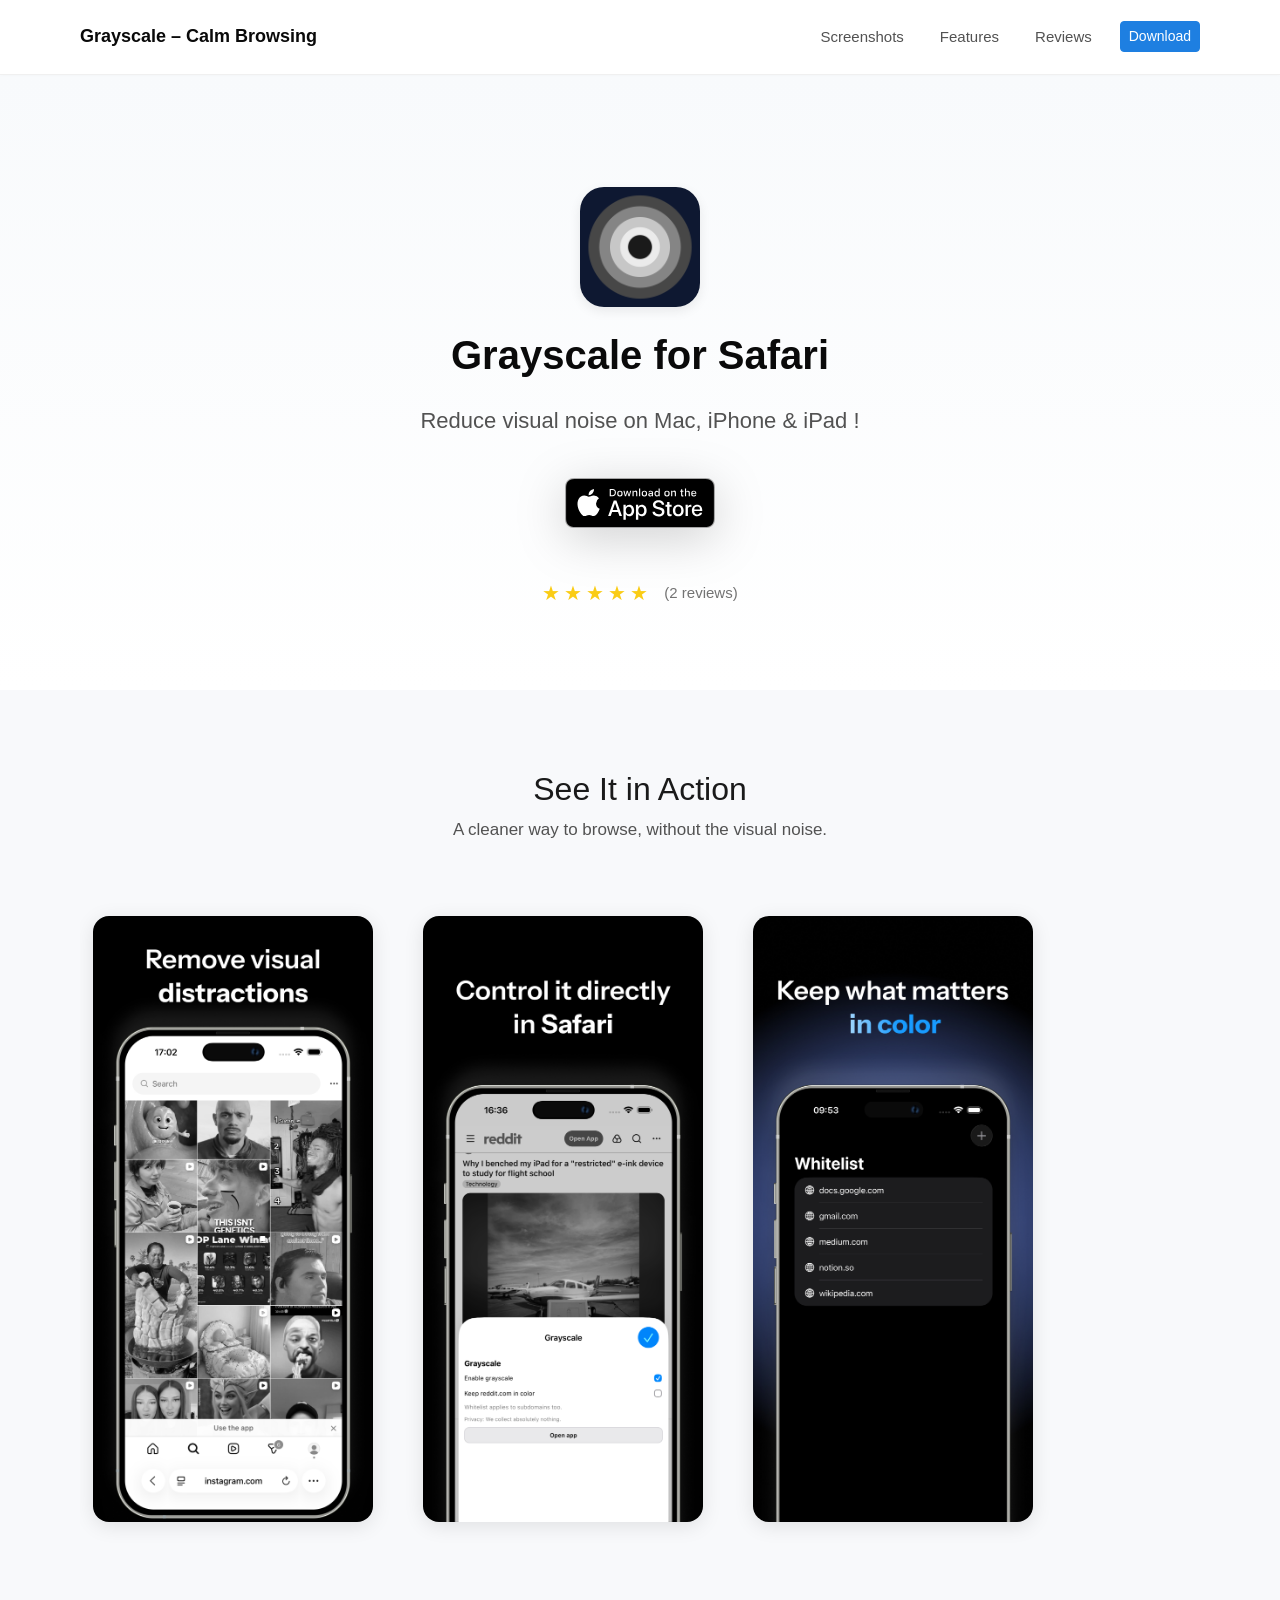
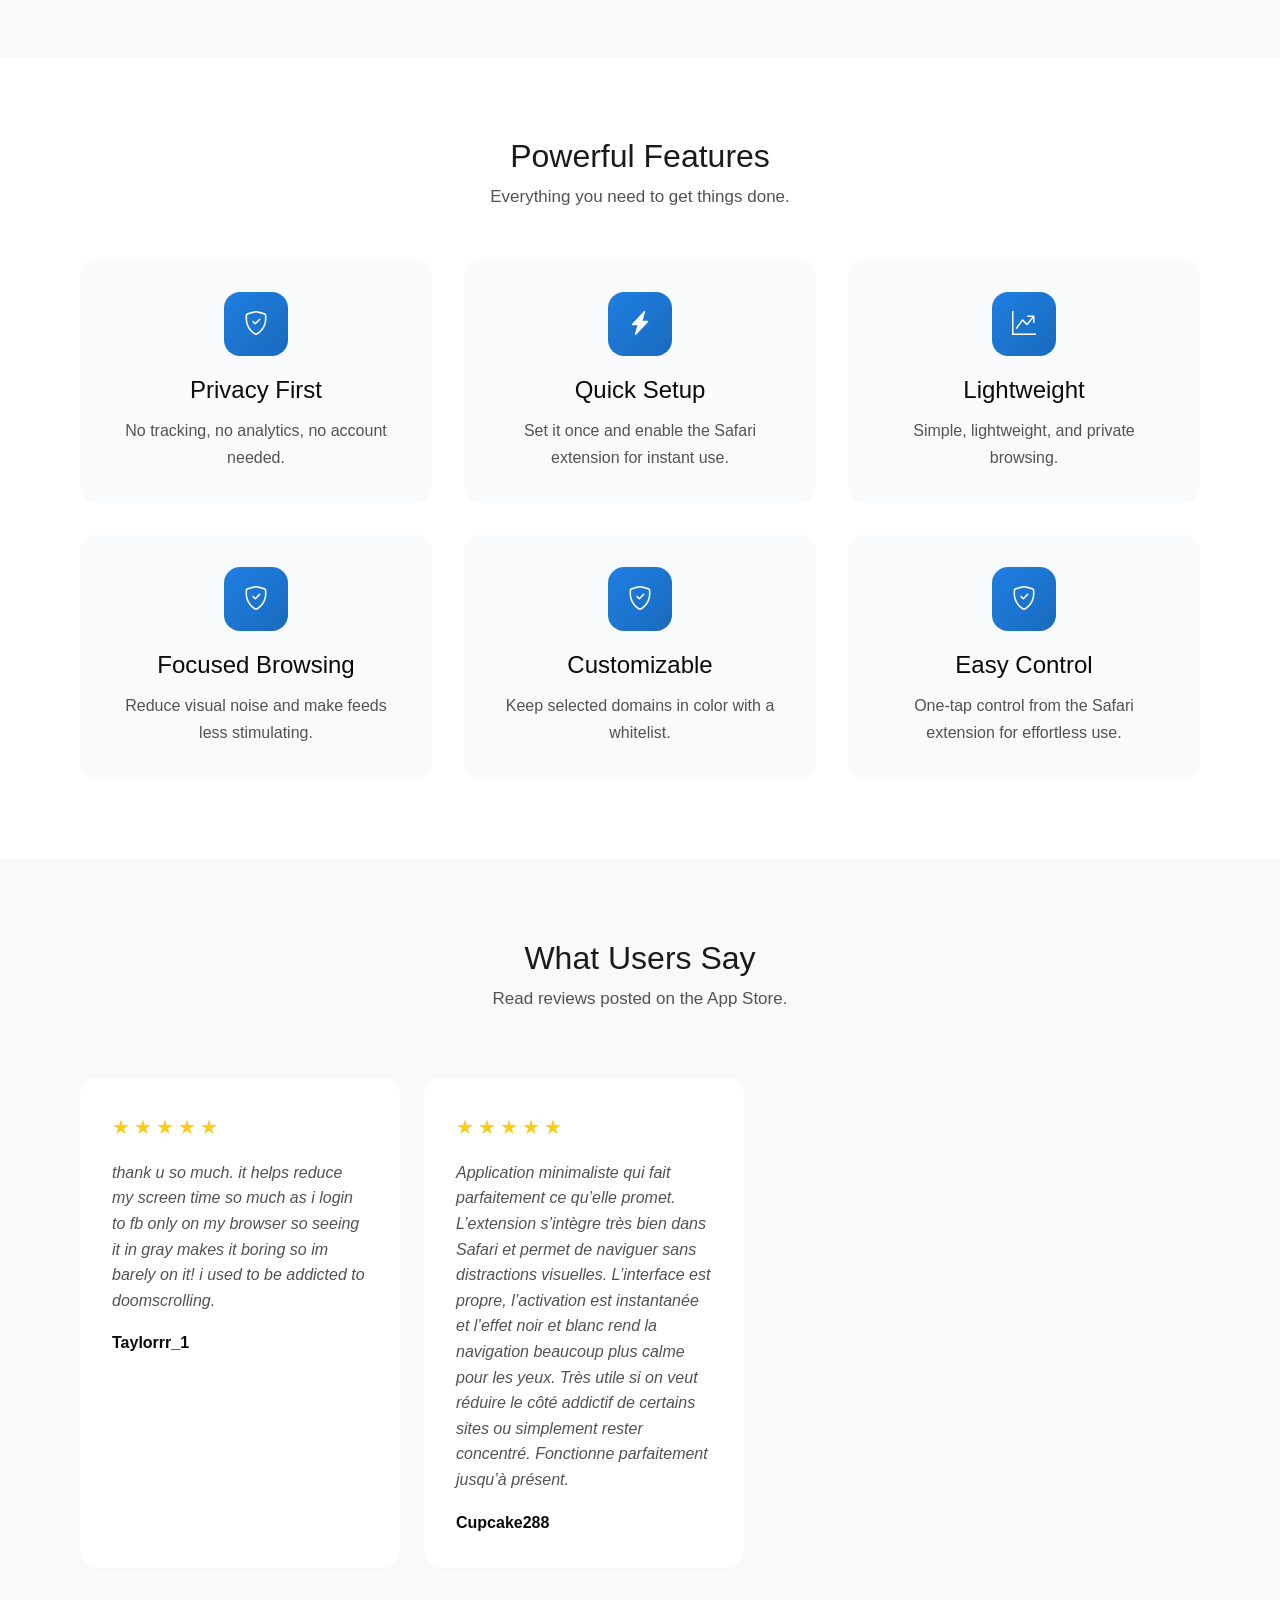
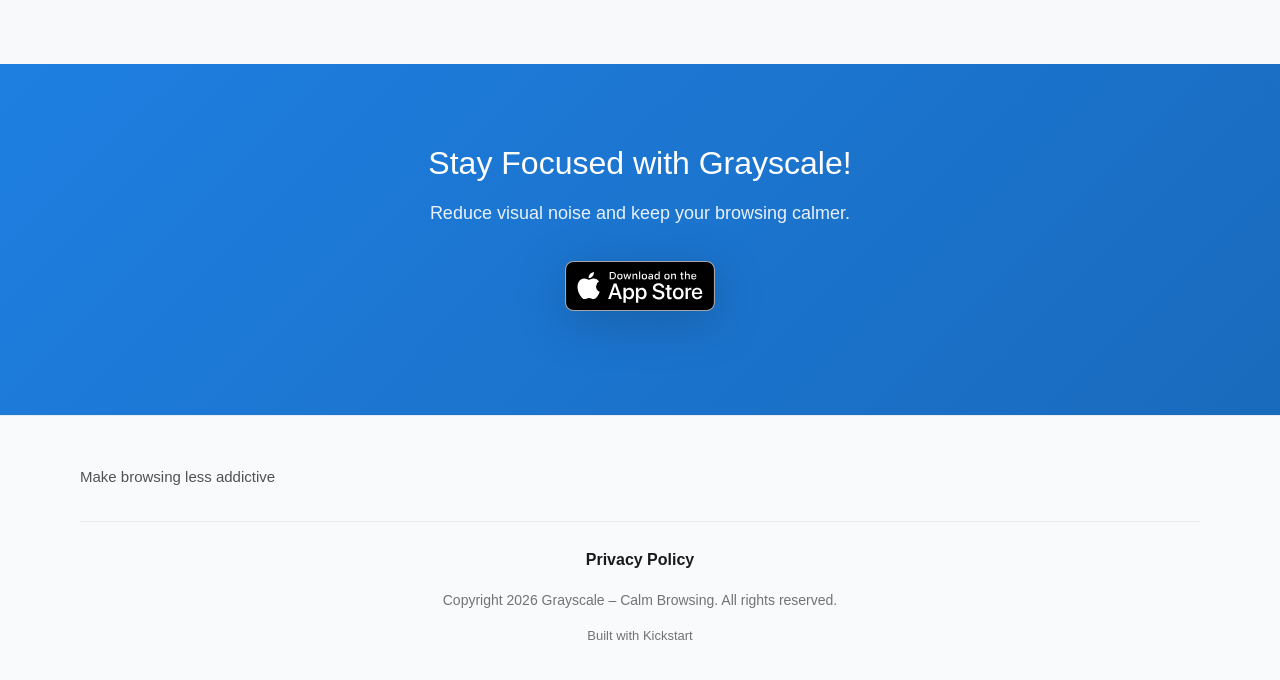
==== index.html @ 7ee815a5 "Update screenshots section copy" ====
<!doctype html>
<html lang="en" data-light-theme="light" data-dark-theme="dark">
  <head>
    <base href="./" />
    <meta property="og:site_name" content="Grayscale for Safari" />
    <meta property="og:title" content="Home" />
    <meta name="twitter:title" content="Home" />
    <meta property="og:url" content="https://example.com/" />
    <meta name="twitter:domain" content="example.com" />
    <meta name="twitter:card" content="summary_large_image" />
    <meta name="twitter:dnt" content="on" />
    <meta charset="utf-8" />
    <meta name="viewport" content="width=device-width, initial-scale=1" />
    <meta name="author" content="Developer" />
    <meta name="generator" content="Ignite v0.6.0" />
    <title>Home</title>
    <link href="css/bootstrap.min.css" rel="stylesheet" />
    <link href="css/bootstrap-icons.min.css" rel="stylesheet" />
    <link href="css/ignite-core.min.css" rel="stylesheet" />
    <link href="https://example.com/" rel="canonical" />
    <link href="images/favicon.png" rel="icon" />
    <link href="css/styles.css" rel="stylesheet" />
    <style>
:root {
    --primary-color: #1e7fe1;
    --primary-rgb: 30, 127, 225;
    --font-family: -apple-system, BlinkMacSystemFont, 'Segoe UI', Roboto, 'Helvetica Neue', Arial, sans-serif;
    color-scheme: light dark;
}
</style>
    <meta name="apple-itunes-app" content="app-id=6760229480" />
  </head>
  <body data-site-classes="site-shell">
    <header>
      <nav class="site-header navbar navbar-expand-md">
        <div class="container flex-wrap flex-lg-nowrap">
          <div class="me-2 me-md-auto">
            <a href="index.html" class="brand-link d-inline-flex align-items-center navbar-brand"><span class="brand-name">Grayscale – Calm Browsing</span></a>
          </div>
          <button type="button" class="navbar-toggler btn" data-bs-toggle="collapse" data-bs-target="#navbarCollapse" aria-controls="navbarCollapse" aria-expanded="false" aria-label="Toggle navigation"><span class="navbar-toggler-icon"></span></button>
          <div id="navbarCollapse" class="collapse navbar-collapse">
            <ul class="navbar-nav mb-2 mb-md-0 col justify-content-end">
              <li class="nav-item"><a href="#screenshots" class="nav-link text-nowrap">Screenshots</a></li>
              <li class="nav-item"><a href="#features" class="nav-link text-nowrap">Features</a></li>
              <li class="nav-item"><a href="#reviews" class="nav-link text-nowrap">Reviews</a></li>
              <li class="nav-item"><a href="https://apps.apple.com/app/id6760229480" class="text-nowrap btn btn-sm btn-primary">Download</a></li>
            </ul>
          </div>
        </div>
      </nav>
    </header>
    <main class="site-main">
      <div class="ig-main-content">
        <div id="hero" class="hero hero-centered">
          <div class="container">
            <div class="hero-content">
              <img src="images/app-icon.png" alt="App Icon" class="hero-app-icon" />
              <h1 class="hero-title">Grayscale for Safari</h1>
              <p class="hero-subtitle">Reduce visual noise on Mac, iPhone &amp; iPad !</p>
              <div class="hero-cta">
                <a href="https://apps.apple.com/app/id6760229480" class="store-badge-link"><img src="images/app-store-download-black.svg" alt="Download on the App Store" class="store-badge store-badge-light-mode" /><img src="images/app-store-download-white.svg" alt="Download on the App Store" class="store-badge store-badge-dark-mode" /></a>
              </div>
              <div class="hero-rating">
                <div class="rating-stars">
                  <span class="star">★</span>
                  <span class="star">★</span>
                  <span class="star">★</span>
                  <span class="star">★</span>
                  <span class="star">★</span>
                </div>
                <p class="rating-text"><span class="rating-count">(2 reviews)</span></p>
              </div>
            </div>
          </div>
        </div>
        <div id="screenshots" class="screenshots-section screenshots-carousel">
          <div class="container">
            <div class="section-header">
              <h2>See It in Action</h2>
              <p class="section-description">A cleaner way to browse, without the visual noise.</p>
            </div>
            <div class="screenshots-container">
              <div class="screenshots-scroll">
                <div class="screenshot-card">
                  <button type="button" class="screenshot-trigger btn" data-bs-toggle="modal" data-bs-target="#screenshot-modal-0"><img src="images/screenshots/screenshot-1.jpg" alt="Screenshot 1" class="screenshot-image" /></button>
                </div>
                <div class="screenshot-card">
                  <button type="button" class="screenshot-trigger btn" data-bs-toggle="modal" data-bs-target="#screenshot-modal-1"><img src="images/screenshots/screenshot-2.jpg" alt="Screenshot 2" class="screenshot-image" /></button>
                </div>
                <div class="screenshot-card">
                  <button type="button" class="screenshot-trigger btn" data-bs-toggle="modal" data-bs-target="#screenshot-modal-2"><img src="images/screenshots/screenshot-3.jpg" alt="Screenshot 3" class="screenshot-image" /></button>
                </div>
              </div>
            </div>
            <div id="screenshot-modal-0" tabindex="-1" class="modal fade screenshot-modal" aria-labelledby="screenshotModalLabel0" aria-hidden="true">
              <div class="modal-dialog modal-lg modal-dialog-centered">
                <div class="modal-content">
                  <div class="modal-header">
                    <h4>Screenshot 1</h4>
                    <button type="button" class="btn btn-close" data-bs-dismiss="modal" label="Close"></button>
                  </div>
                  <div class="modal-body text-center">
                    <img src="images/screenshots/screenshot-1.jpg" alt="Screenshot 1" class="img-fluid screenshot-lightbox-image" />
                  </div>
                </div>
              </div>
            </div>
            <div id="screenshot-modal-1" tabindex="-1" class="modal fade screenshot-modal" aria-labelledby="screenshotModalLabel1" aria-hidden="true">
              <div class="modal-dialog modal-lg modal-dialog-centered">
                <div class="modal-content">
                  <div class="modal-header">
                    <h4>Screenshot 2</h4>
                    <button type="button" class="btn btn-close" data-bs-dismiss="modal" label="Close"></button>
                  </div>
                  <div class="modal-body text-center">
                    <img src="images/screenshots/screenshot-2.jpg" alt="Screenshot 2" class="img-fluid screenshot-lightbox-image" />
                  </div>
                </div>
              </div>
            </div>
            <div id="screenshot-modal-2" tabindex="-1" class="modal fade screenshot-modal" aria-labelledby="screenshotModalLabel2" aria-hidden="true">
              <div class="modal-dialog modal-lg modal-dialog-centered">
                <div class="modal-content">
                  <div class="modal-header">
                    <h4>Screenshot 3</h4>
                    <button type="button" class="btn btn-close" data-bs-dismiss="modal" label="Close"></button>
                  </div>
                  <div class="modal-body text-center">
                    <img src="images/screenshots/screenshot-3.jpg" alt="Screenshot 3" class="img-fluid screenshot-lightbox-image" />
                  </div>
                </div>
              </div>
            </div>
          </div>
        </div>
        <div id="features" class="features-section features-grid-layout features-grid-multiple-of-three">
          <div class="container">
            <div class="section-header">
              <h2>Powerful Features</h2>
              <p class="section-description">Everything you need to get things done.</p>
            </div>
            <div class="features-grid">
              <div class="feature-card">
                <div class="feature-icon">
                  <i class="feature-icon-image bi-shield-check"></i>
                </div>
                <h4 class="feature-title">Privacy First</h4>
                <p class="feature-description">No tracking, no analytics, no account needed.</p>
              </div>
              <div class="feature-card">
                <div class="feature-icon">
                  <i class="feature-icon-image bi-lightning-charge-fill"></i>
                </div>
                <h4 class="feature-title">Quick Setup</h4>
                <p class="feature-description">Set it once and enable the Safari extension for instant use.</p>
              </div>
              <div class="feature-card">
                <div class="feature-icon">
                  <i class="feature-icon-image bi-graph-up-arrow"></i>
                </div>
                <h4 class="feature-title">Lightweight</h4>
                <p class="feature-description">Simple, lightweight, and private browsing.</p>
              </div>
              <div class="feature-card">
                <div class="feature-icon">
                  <i class="feature-icon-image bi-shield-check"></i>
                </div>
                <h4 class="feature-title">Focused Browsing</h4>
                <p class="feature-description">Reduce visual noise and make feeds less stimulating.</p>
              </div>
              <div class="feature-card">
                <div class="feature-icon">
                  <i class="feature-icon-image bi-shield-check"></i>
                </div>
                <h4 class="feature-title">Customizable</h4>
                <p class="feature-description">Keep selected domains in color with a whitelist.</p>
              </div>
              <div class="feature-card">
                <div class="feature-icon">
                  <i class="feature-icon-image bi-shield-check"></i>
                </div>
                <h4 class="feature-title">Easy Control</h4>
                <p class="feature-description">One-tap control from the Safari extension for effortless use.</p>
              </div>
            </div>
          </div>
        </div>
        <div id="reviews" class="testimonials-section testimonials-carousel">
          <div class="container">
            <div class="section-header">
              <h2>What Users Say</h2>
              <p class="section-description">Read reviews posted on the App Store.</p>
            </div>
            <div class="testimonials-scroll">
              <div class="testimonial-card">
                <div class="testimonial-rating">
                  <span class="star">★</span>
                  <span class="star">★</span>
                  <span class="star">★</span>
                  <span class="star">★</span>
                  <span class="star">★</span>
                </div>
                <p class="testimonial-quote">thank u so much. it helps reduce my screen time so much as i login to fb only on my browser so seeing it in gray makes it boring so im barely on it! i used to be addicted to doomscrolling.</p>
                <p class="testimonial-author">Taylorrr_1</p>
              </div>
              <div class="testimonial-card">
                <div class="testimonial-rating">
                  <span class="star">★</span>
                  <span class="star">★</span>
                  <span class="star">★</span>
                  <span class="star">★</span>
                  <span class="star">★</span>
                </div>
                <p class="testimonial-quote">Application minimaliste qui fait parfaitement ce qu’elle promet. L’extension s’intègre très bien dans Safari et permet de naviguer sans distractions visuelles. L’interface est propre, l’activation est instantanée et l’effet noir et blanc rend la navigation beaucoup plus calme pour les yeux. Très utile si on veut réduire le côté addictif de certains sites ou simplement rester concentré. Fonctionne parfaitement jusqu’à présent.</p>
                <p class="testimonial-author">Cupcake288</p>
              </div>
            </div>
          </div>
        </div>
        <div id="download" class="download-section">
          <div class="container">
            <div class="download-content">
              <h2>Stay Focused with Grayscale!</h2>
              <p class="download-description">Reduce visual noise and keep your browsing calmer.</p>
              <div class="store-badges">
                <a href="https://apps.apple.com/app/id6760229480" class="store-badge-link"><img src="images/app-store-download-black.svg" alt="Download on the App Store" class="store-badge store-badge-light-mode" /><img src="images/app-store-download-white.svg" alt="Download on the App Store" class="store-badge store-badge-dark-mode" /></a>
              </div>
            </div>
          </div>
        </div>
      </div>
    </main>
    <div class="site-footer">
      <div class="container">
        <div class="footer-content">
          <div class="footer-brand">
            <p class="footer-tagline">Make browsing less addictive</p>
          </div>
        </div>
        <div class="footer-copyright">
          <div class="footer-links">
            <a href="privacy/index.html" class="footer-privacy-link">Privacy Policy</a>
          </div>
          <p>Copyright 2026 Grayscale – Calm Browsing. All rights reserved.</p>
          <a href="https://kickstart.tools" class="footer-kickstart-link">Built with Kickstart</a>
        </div>
      </div>
    </div>
    <script src="js/bootstrap.bundle.min.js"></script>
    <script src="js/ignite-core.js"></script>
  </body>
</html>
---- css/ignite-core.min.css ----
/* Since positioning the image, we need to help out the caption */
.carousel-caption {
  bottom: 3rem;
  z-index: 10;
}

/* Declare heights because of positioning of img element */
.carousel-item {
  height: 32rem;
}

/* Removing padding from the last paragraph in an alert. */
div.alert p:last-child {
  margin-bottom: 0;
}

.font-inherit, .font-inherit * {
  font: inherit;
}

.color-inherit, .color-inherit * {
  color: inherit;
}

.line-height-inherit {
  line-height: inherit;
}

.form-control::placeholder {
    color: gray;
    opacity: 1;
}
/* Removing text syling from a link. */
.link-plain {
    color: inherit;
    text-decoration: none;
    cursor: pointer;
}

/* Define CSS Variables for Material Backgrounds */
:root {
    /* Light Material Values */
    --material-light-ultra-thin: rgba(255, 255, 255, 0.5);
    --material-light-ultra-thin-blur: rgba(255, 255, 255, 0.2);
    --material-light-thin: rgba(255, 255, 255, 0.6);
    --material-light-thin-blur: rgba(255, 255, 255, 0.3);
    --material-light-regular: rgba(255, 255, 255, 0.7);
    --material-light-regular-blur: rgba(255, 255, 255, 0.4);
    --material-light-thick: rgba(255, 255, 255, 0.8);
    --material-light-thick-blur: rgba(255, 255, 255, 0.5);
    --material-light-ultra-thick: rgba(255, 255, 255, 0.9);
    --material-light-ultra-thick-blur: rgba(255, 255, 255, 0.6);

    /* Dark Material Values */
    --material-dark-ultra-thin: rgba(30, 30, 30, 0.5);
    --material-dark-ultra-thin-blur: rgba(30, 30, 30, 0.2);
    --material-dark-thin: rgba(30, 30, 30, 0.6);
    --material-dark-thin-blur: rgba(30, 30, 30, 0.3);
    --material-dark-regular: rgba(30, 30, 30, 0.7);
    --material-dark-regular-blur: rgba(30, 30, 30, 0.4);
    --material-dark-thick: rgba(30, 30, 30, 0.8);
    --material-dark-thick-blur: rgba(30, 30, 30, 0.5);
    --material-dark-ultra-thick: rgba(30, 30, 30, 0.9);
    --material-dark-ultra-thick-blur: rgba(30, 30, 30, 0.6);
}

/* Auto-switching Material Classes */
.material-ultra-thin {
    background: var(--material-light-ultra-thin);
    @supports ((backdrop-filter: blur(10px)) or (-webkit-backdrop-filter: blur(10px))) {
        background: var(--material-light-ultra-thin-blur);
        -webkit-backdrop-filter: blur(10px) saturate(180%);
        backdrop-filter: blur(10px) saturate(180%);
    }
}

.material-thin {
    background: var(--material-light-thin);
    @supports ((backdrop-filter: blur(20px)) or (-webkit-backdrop-filter: blur(20px))) {
        background: var(--material-light-thin-blur);
        -webkit-backdrop-filter: blur(20px) saturate(180%);
        backdrop-filter: blur(20px) saturate(180%);
    }
}

.material-regular {
    background: var(--material-light-regular);
    @supports ((backdrop-filter: blur(30px)) or (-webkit-backdrop-filter: blur(30px))) {
        background: var(--material-light-regular-blur);
        -webkit-backdrop-filter: blur(30px) saturate(180%);
        backdrop-filter: blur(30px) saturate(180%);
    }
}

.material-thick {
    background: var(--material-light-thick);
    @supports ((backdrop-filter: blur(50px)) or (-webkit-backdrop-filter: blur(50px))) {
        background: var(--material-light-thick-blur);
        -webkit-backdrop-filter: blur(50px) saturate(180%);
        backdrop-filter: blur(50px) saturate(180%);
    }
}

.material-ultra-thick {
    background: var(--material-light-ultra-thick);
    @supports ((backdrop-filter: blur(70px)) or (-webkit-backdrop-filter: blur(70px))) {
        background: var(--material-light-ultra-thick-blur);
        -webkit-backdrop-filter: blur(70px) saturate(180%);
        backdrop-filter: blur(70px) saturate(180%);
    }
}

[data-bs-theme*="dark"] .material-ultra-thin {
    background: var(--material-dark-ultra-thin);
    @supports ((backdrop-filter: blur(10px)) or (-webkit-backdrop-filter: blur(10px))) {
        background: var(--material-dark-ultra-thin-blur);
        -webkit-backdrop-filter: blur(10px) saturate(180%);
        backdrop-filter: blur(10px) saturate(180%);
    }
}

[data-bs-theme*="dark"] .material-thin {
    background: var(--material-dark-thin);
    @supports ((backdrop-filter: blur(20px)) or (-webkit-backdrop-filter: blur(20px))) {
        background: var(--material-dark-thin-blur);
        -webkit-backdrop-filter: blur(20px) saturate(180%);
        backdrop-filter: blur(20px) saturate(180%);
    }
}

[data-bs-theme*="dark"] .material-regular {
    background: var(--material-dark-regular);
    @supports ((backdrop-filter: blur(30px)) or (-webkit-backdrop-filter: blur(30px))) {
        background: var(--material-dark-regular-blur);
        -webkit-backdrop-filter: blur(30px) saturate(180%);
        backdrop-filter: blur(30px) saturate(180%);
    }
}

[data-bs-theme*="dark"] .material-thick {
    background: var(--material-dark-thick);
    @supports ((backdrop-filter: blur(50px)) or (-webkit-backdrop-filter: blur(50px))) {
        background: var(--material-dark-thick-blur);
        -webkit-backdrop-filter: blur(50px) saturate(180%);
        backdrop-filter: blur(50px) saturate(180%);
    }
}

[data-bs-theme*="dark"] .material-ultra-thick {
    background: var(--material-dark-ultra-thick);
    @supports ((backdrop-filter: blur(70px)) or (-webkit-backdrop-filter: blur(70px))) {
        background: var(--material-dark-ultra-thick-blur);
        -webkit-backdrop-filter: blur(70px) saturate(180%);
        backdrop-filter: blur(70px) saturate(180%);
    }
}

/* Light Material Classes (for explicit overrides) */
.material-ultra-thin-light {
    background: var(--material-light-ultra-thin);
    @supports ((backdrop-filter: blur(10px)) or (-webkit-backdrop-filter: blur(10px))) {
        background: var(--material-light-ultra-thin-blur);
        -webkit-backdrop-filter: blur(10px) saturate(180%);
        backdrop-filter: blur(10px) saturate(180%);
    }
}

.material-thin-light {
    background: var(--material-light-thin);
    @supports ((backdrop-filter: blur(20px)) or (-webkit-backdrop-filter: blur(20px))) {
        background: var(--material-light-thin-blur);
        -webkit-backdrop-filter: blur(20px) saturate(180%);
        backdrop-filter: blur(20px) saturate(180%);
    }
}

.material-regular-light {
    background: var(--material-light-regular);
    @supports ((backdrop-filter: blur(30px)) or (-webkit-backdrop-filter: blur(30px))) {
        background: var(--material-light-regular-blur);
        -webkit-backdrop-filter: blur(30px) saturate(180%);
        backdrop-filter: blur(30px) saturate(180%);
    }
}

.material-thick-light {
    background: var(--material-light-thick);
    @supports ((backdrop-filter: blur(50px)) or (-webkit-backdrop-filter: blur(50px))) {
        background: var(--material-light-thick-blur);
        -webkit-backdrop-filter: blur(50px) saturate(180%);
        backdrop-filter: blur(50px) saturate(180%);
    }
}

.material-ultra-thick-light {
    background: var(--material-light-ultra-thick);
    @supports ((backdrop-filter: blur(70px)) or (-webkit-backdrop-filter: blur(70px))) {
        background: var(--material-light-ultra-thick-blur);
        -webkit-backdrop-filter: blur(70px) saturate(180%);
        backdrop-filter: blur(70px) saturate(180%);
    }
}

/* Dark Material Classes (for explicit overrides) */
.material-ultra-thin-dark {
    background: var(--material-dark-ultra-thin);
    @supports ((backdrop-filter: blur(10px)) or (-webkit-backdrop-filter: blur(10px))) {
        background: var(--material-dark-ultra-thin-blur);
        -webkit-backdrop-filter: blur(10px) saturate(180%);
        backdrop-filter: blur(10px) saturate(180%);
    }
}

.material-thin-dark {
    background: var(--material-dark-thin);
    @supports ((backdrop-filter: blur(20px)) or (-webkit-backdrop-filter: blur(20px))) {
        background: var(--material-dark-thin-blur);
        -webkit-backdrop-filter: blur(20px) saturate(180%);
        backdrop-filter: blur(20px) saturate(180%);
    }
}

.material-regular-dark {
    background: var(--material-dark-regular);
    @supports ((backdrop-filter: blur(30px)) or (-webkit-backdrop-filter: blur(30px))) {
        background: var(--material-dark-regular-blur);
        -webkit-backdrop-filter: blur(30px) saturate(180%);
        backdrop-filter: blur(30px) saturate(180%);
    }
}

.material-thick-dark {
    background: var(--material-dark-thick);
    @supports ((backdrop-filter: blur(50px)) or (-webkit-backdrop-filter: blur(50px))) {
        background: var(--material-dark-thick-blur);
        -webkit-backdrop-filter: blur(50px) saturate(180%);
        backdrop-filter: blur(50px) saturate(180%);
    }
}

.material-ultra-thick-dark {
    background: var(--material-dark-ultra-thick);
    @supports ((backdrop-filter: blur(70px)) or (-webkit-backdrop-filter: blur(70px))) {
        background: var(--material-dark-ultra-thick-blur);
        -webkit-backdrop-filter: blur(70px) saturate(180%);
        backdrop-filter: blur(70px) saturate(180%);
    }
}

.ig-text-small {
    font-size: 0.9rem;
}

.ig-text-xSmall {
    font-size: 0.8rem;
}

.ig-text-xxSmall {
    font-size: 0.7rem;
}

.ig-text-xxxSmall {
    font-size: 0.6rem;
}

.ig-line-clamp {
    overflow: hidden;
    display: -webkit-box;
    -webkit-box-orient: vertical;
    -webkit-line-clamp: var(--ig-max-line-length, 1);
}

.ig-line-clamp-none {
    overflow: visible;
    display: block;
    -webkit-box-orient: horizontal;
    -webkit-line-clamp: unset;
}


:root {
    --bs-primary: rgb(13 110 253 / 100%);
    --bs-primary-rgb: 13, 110, 253;
    --bs-primary-text-emphasis: rgb(5 44 101 / 100%);
    --bs-primary-bg-subtle: rgb(206 226 254 / 100%);
    --bs-primary-border-subtle: rgb(109 168 253 / 100%);
    --bs-secondary: rgb(108 117 125 / 100%);
    --bs-secondary-rgb: 108, 117, 125;
    --bs-secondary-text-emphasis: rgb(43 46 50 / 100%);
    --bs-secondary-bg-subtle: rgb(225 227 229 / 100%);
    --bs-secondary-border-subtle: rgb(166 172 177 / 100%);
    --bs-success: rgb(25 135 84 / 100%);
    --bs-success-rgb: 25, 135, 84;
    --bs-success-text-emphasis: rgb(10 54 33 / 100%);
    --bs-success-bg-subtle: rgb(209 231 220 / 100%);
    --bs-success-border-subtle: rgb(117 183 152 / 100%);
    --bs-info: rgb(13 202 240 / 100%);
    --bs-info-rgb: 13, 202, 240;
    --bs-info-text-emphasis: rgb(5 80 96 / 100%);
    --bs-info-bg-subtle: rgb(206 244 252 / 100%);
    --bs-info-border-subtle: rgb(109 223 246 / 100%);
    --bs-warning: rgb(255 193 7 / 100%);
    --bs-warning-rgb: 255, 193, 7;
    --bs-warning-text-emphasis: rgb(102 77 2 / 100%);
    --bs-warning-bg-subtle: rgb(255 242 205 / 100%);
    --bs-warning-border-subtle: rgb(255 217 106 / 100%);
    --bs-danger: rgb(220 53 69 / 100%);
    --bs-danger-rgb: 220, 53, 69;
    --bs-danger-text-emphasis: rgb(88 21 27 / 100%);
    --bs-danger-bg-subtle: rgb(248 214 217 / 100%);
    --bs-danger-border-subtle: rgb(234 133 143 / 100%);
    --bs-light: rgb(248 249 250 / 100%);
    --bs-light-rgb: 248, 249, 250;
    --bs-light-text-emphasis: rgb(49 49 49 / 100%);
    --bs-light-bg-subtle: rgb(253 253 254 / 100%);
    --bs-light-border-subtle: rgb(198 199 200 / 100%);
    --bs-dark: rgb(33 37 41 / 100%);
    --bs-dark-rgb: 33, 37, 41;
    --bs-dark-text-emphasis: rgb(13 14 16 / 100%);
    --bs-dark-bg-subtle: rgb(210 211 212 / 100%);
    --bs-dark-border-subtle: rgb(121 124 126 / 100%);
    --bs-body-color: rgb(33 37 41 / 100%);
    --bs-body-color-rgb: 33, 37, 41;
    --bs-body-bg: rgb(255 255 255 / 100%);
    --bs-body-bg-rgb: 255, 255, 255;
    --bs-emphasis-color-rgb: 0, 0, 0;
    --bs-secondary-color: rgb(8415 9435 10455 / 75%);
    --bs-secondary-color-rgb: 8415, 9435, 10455;
    --bs-tertiary-color: rgb(8415 9435 10455 / 50%);
    --bs-tertiary-color-rgb: 8415, 9435, 10455;
    --bs-secondary-bg: rgb(233 236 239 / 100%);
    --bs-secondary-bg-rgb: 233, 236, 239;
    --bs-tertiary-bg: rgb(248 249 250 / 100%);
    --bs-tertiary-bg-rgb: 248, 249, 250;
    --bs-link-color: rgb(13 110 253 / 100%);
    --bs-link-color-rgb: 13, 110, 253;
    --bs-link-hover-color: rgb(10 88 202 / 100%);
    --bs-link-hover-color-rgb: 10, 88, 202;
    --bs-border-color: rgb(222 226 230 / 100%);
    --bs-border-color-rgb: 222, 226, 230;
    --syntax-highlight-theme: "xcode-light";
}

@media (min-width: 540px) {
    .container {
    max-width: 540px;
}
}

@media (min-width: 720px) {
    .container {
    max-width: 720px;
}
}

@media (min-width: 960px) {
    .container {
    max-width: 960px;
}
}

@media (min-width: 1140px) {
    .container {
    max-width: 1140px;
}
}

@media (min-width: 1320px) {
    .container {
    max-width: 1320px;
}
}

/* Global style rules */

/* Root and body styles */
html {
    font-size: var(--bs-root-font-size, 16px);
}

body {
    font-family: var(--bs-body-font-family, system-ui, -apple-system, "Segoe UI", Roboto, "Helvetica Neue", "Noto Sans", "Liberation Sans", Arial, sans-serif);
    font-size: var(--bs-body-font-size, 1rem);
    line-height: var(--bs-body-line-height, 1.5);
    color: var(--bs-body-color);
    background-color: var(--bs-body-bg);
}

/* Link styles */
a {
    color: var(--bs-link-color);
    text-decoration: var(--bs-link-decoration, underline);
}

a:hover {
    color: var(--bs-link-hover-color);
}

/* Link role styles */
.link-primary {
    color: var(--bs-primary) !important;
    text-decoration-color: var(--bs-primary) !important;
}
.link-primary:hover {
    color: rgba(var(--bs-primary-rgb), 0.8) !important;
    text-decoration-color: rgba(var(--bs-primary-rgb), 0.8) !important;
}

.link-secondary {
    color: var(--bs-secondary) !important;
    text-decoration-color: var(--bs-secondary) !important;
}
.link-secondary:hover {
    color: rgba(var(--bs-secondary-rgb), 0.8) !important;
    text-decoration-color: rgba(var(--bs-secondary-rgb), 0.8) !important;
}

.link-success {
    color: var(--bs-success) !important;
    text-decoration-color: var(--bs-success) !important;
}
.link-success:hover {
    color: rgba(var(--bs-success-rgb), 0.8) !important;
    text-decoration-color: rgba(var(--bs-success-rgb), 0.8) !important;
}

.link-info {
    color: var(--bs-info) !important;
    text-decoration-color: var(--bs-info) !important;
}
.link-info:hover {
    color: rgba(var(--bs-info-rgb), 0.8) !important;
    text-decoration-color: rgba(var(--bs-info-rgb), 0.8) !important;
}

.link-warning {
    color: var(--bs-warning) !important;
    text-decoration-color: var(--bs-warning) !important;
}
.link-warning:hover {
    color: rgba(var(--bs-warning-rgb), 0.8) !important;
    text-decoration-color: rgba(var(--bs-warning-rgb), 0.8) !important;
}

.link-danger {
    color: var(--bs-danger) !important;
    text-decoration-color: var(--bs-danger) !important;
}
.link-danger:hover {
    color: rgba(var(--bs-danger-rgb), 0.8) !important;
    text-decoration-color: rgba(var(--bs-danger-rgb), 0.8) !important;
}

.link-light {
    color: var(--bs-light) !important;
    text-decoration-color: var(--bs-light) !important;
}
.link-light:hover {
    color: rgba(var(--bs-light-rgb), 0.8) !important;
    text-decoration-color: rgba(var(--bs-light-rgb), 0.8) !important;
}

.link-dark {
    color: var(--bs-dark) !important;
    text-decoration-color: var(--bs-dark) !important;
}
.link-dark:hover {
    color: rgba(var(--bs-dark-rgb), 0.8) !important;
    text-decoration-color: rgba(var(--bs-dark-rgb), 0.8) !important;
}

/* Alert styles */
.alert-primary {
    color: var(--bs-primary-text-emphasis);
    background-color: var(--bs-primary-bg-subtle);
    border-color: var(--bs-primary-border-subtle);
}

.alert-secondary {
    color: var(--bs-secondary-text-emphasis);
    background-color: var(--bs-secondary-bg-subtle);
    border-color: var(--bs-secondary-border-subtle);
}

.alert-success {
    color: var(--bs-success-text-emphasis);
    background-color: var(--bs-success-bg-subtle);
    border-color: var(--bs-success-border-subtle);
}

.alert-info {
    color: var(--bs-info-text-emphasis);
    background-color: var(--bs-info-bg-subtle);
    border-color: var(--bs-info-border-subtle);
}

.alert-warning {
    color: var(--bs-warning-text-emphasis);
    background-color: var(--bs-warning-bg-subtle);
    border-color: var(--bs-warning-border-subtle);
}

.alert-danger {
    color: var(--bs-danger-text-emphasis);
    background-color: var(--bs-danger-bg-subtle);
    border-color: var(--bs-danger-border-subtle);
}

.alert-light {
    color: var(--bs-light-text-emphasis);
    background-color: var(--bs-light-bg-subtle);
    border-color: var(--bs-light-border-subtle);
}

.alert-dark {
    color: var(--bs-dark-text-emphasis);
    background-color: var(--bs-dark-bg-subtle);
    border-color: var(--bs-dark-border-subtle);
}

/* Subtle backgrounds */
.bg-primary-subtle {
    background-color: rgba(var(--bs-primary-rgb), 0.15) !important;
}

.bg-secondary-subtle {
    background-color: rgba(var(--bs-secondary-rgb), 0.15) !important;
}

.bg-success-subtle {
    background-color: rgba(var(--bs-success-rgb), 0.15) !important;
}

.bg-info-subtle {
    background-color: rgba(var(--bs-info-rgb), 0.15) !important;
}

.bg-warning-subtle {
    background-color: rgba(var(--bs-warning-rgb), 0.15) !important;
}

.bg-danger-subtle {
    background-color: rgba(var(--bs-danger-rgb), 0.15) !important;
}

.bg-light-subtle {
    background-color: rgba(var(--bs-light-rgb), 0.15) !important;
}

.bg-dark-subtle {
    background-color: rgba(var(--bs-dark-rgb), 0.15) !important;
}

/* Card with solid background */
.text-bg-primary {
    color: #fff;
    background-color: var(--bs-primary) !important;
}

.text-bg-secondary {
    color: #fff;
    background-color: var(--bs-secondary) !important;
}

.text-bg-success {
    color: #fff;
    background-color: var(--bs-success) !important;
}

.text-bg-info {
    color: #000;
    background-color: var(--bs-info) !important;
}

.text-bg-warning {
    color: #000;
    background-color: var(--bs-warning) !important;
}

.text-bg-danger {
    color: #fff;
    background-color: var(--bs-danger) !important;
}

.text-bg-light {
    color: #000;
    background-color: var(--bs-light) !important;
}

.text-bg-dark {
    color: #fff;
    background-color: var(--bs-dark) !important;
}

/* Card with colored border */
.border-primary {
    border-color: var(--bs-primary) !important;
}

.border-secondary {
    border-color: var(--bs-secondary) !important;
}

.border-success {
    border-color: var(--bs-success) !important;
}

.border-info {
    border-color: var(--bs-info) !important;
}

.border-warning {
    border-color: var(--bs-warning) !important;
}

.border-danger {
    border-color: var(--bs-danger) !important;
}

.border-light {
    border-color: var(--bs-light) !important;
}

.border-dark {
    border-color: var(--bs-dark) !important;
}

/* Paragraph margin */
p {
    margin-top: 0;
    margin-bottom: var(--bs-paragraph-margin-bottom, 1rem);
}

/* Heading styles */
h1, h2, h3, h4, h5, h6 {
    font-family: var(--bs-headings-font-family, inherit);
    margin-bottom: var(--bs-headings-margin-bottom, 0.5rem);
    font-weight: var(--bs-headings-font-weight, 500);
    line-height: var(--bs-headings-line-height, 1.2);
    color: var(--bs-heading-color, inherit);
}

/* Individual heading sizes */
h1 { font-size: var(--bs-h1-font-size, 2.5rem); }
h2 { font-size: var(--bs-h2-font-size, 2rem); }
h3 { font-size: var(--bs-h3-font-size, 1.75rem); }
h4 { font-size: var(--bs-h4-font-size, 1.5rem); }
h5 { font-size: var(--bs-h5-font-size, 1.25rem); }
h6 { font-size: var(--bs-h6-font-size, 1rem); }

/* Font weights */
.fw-lighter { font-weight: var(--bs-font-weight-lighter, 200); }
.fw-light { font-weight: var(--bs-font-weight-light, 300); }
.fw-normal { font-weight: var(--bs-font-weight-normal, 400); }
.fw-bold { font-weight: var(--bs-font-weight-bold, 700); }
.fw-bolder { font-weight: var(--bs-font-weight-bolder, 800); }

/* Font sizes */
.fs-small { font-size: var(--bs-body-font-size-sm, 0.875rem); }
.fs-base { font-size: var(--bs-body-font-size, 1rem); }
.fs-large { font-size: var(--bs-body-font-size-lg, 1.25rem); }

/* Line heights */
.lh-1 { line-height: var(--bs-line-height-condensed, 1); }
.lh-base { line-height: var(--bs-line-height-base, 1.5); }
.lh-lg { line-height: var(--bs-line-height-expanded, 2); }

/* Inline code */
:not(pre) > code {
    font-family: var(--bs-font-monospace, monospace);
    font-size: var(--bs-code-font-size, 1em);
}

/* Code blocks */
code, pre {
    font-family: var(--bs-font-monospace, monospace);
    font-size: var(--code-block-font-size, 1em);
    margin-bottom: var(--bs-paragraph-margin-bottom, 1rem) !important;
}

/* Border styles */
.border { border: 1px solid var(--bs-border-color) !important; }

/* Color rules */
.text-primary { color: var(--bs-primary) !important; }
.text-secondary { color: var(--bs-secondary) !important; }
.text-success { color: var(--bs-success) !important; }
.text-info { color: var(--bs-info) !important; }
.text-warning { color: var(--bs-warning) !important; }
.text-danger { color: var(--bs-danger) !important; }
.text-light { color: var(--bs-light) !important; }
.text-dark { color: var(--bs-dark) !important; }

/* Background rules */
.bg-primary { background-color: var(--bs-primary) !important; }
.bg-secondary { background-color: var(--bs-secondary) !important; }
.bg-success { background-color: var(--bs-success) !important; }
.bg-info { background-color: var(--bs-info) !important; }
.bg-warning { background-color: var(--bs-warning) !important; }
.bg-danger { background-color: var(--bs-danger) !important; }
.bg-light { background-color: var(--bs-light) !important; }
.bg-dark { background-color: var(--bs-dark) !important; }

/* Button rules */
.btn-primary {
    background-color: var(--bs-primary);
    border-color: var(--bs-primary);
}
.btn-primary:hover {
    background-color: rgb(var(--bs-primary-rgb));
    border-color: rgb(var(--bs-primary-rgb));
}

.btn-secondary {
    background-color: var(--bs-secondary);
    border-color: var(--bs-secondary);
}
.btn-secondary:hover {
    background-color: rgb(var(--bs-secondary-rgb));
    border-color: rgb(var(--bs-secondary-rgb));
}

.btn-success {
    background-color: var(--bs-success);
    border-color: var(--bs-success);
}
.btn-success:hover {
    background-color: rgb(var(--bs-success-rgb));
    border-color: rgb(var(--bs-success-rgb));
}

.btn-info {
    background-color: var(--bs-info);
    border-color: var(--bs-info);
}
.btn-info:hover {
    background-color: rgb(var(--bs-info-rgb));
    border-color: rgb(var(--bs-info-rgb));
}

.btn-warning {
    background-color: var(--bs-warning);
    border-color: var(--bs-warning);
}
.btn-warning:hover {
    background-color: rgb(var(--bs-warning-rgb));
    border-color: rgb(var(--bs-warning-rgb));
}

.btn-danger {
    background-color: var(--bs-danger);
    border-color: var(--bs-danger);
}
.btn-danger:hover {
    background-color: rgb(var(--bs-danger-rgb));
    border-color: rgb(var(--bs-danger-rgb));
}

.btn-light {
    background-color: var(--bs-light);
    border-color: var(--bs-light);
}
.btn-light:hover {
    background-color: rgb(var(--bs-light-rgb));
    border-color: rgb(var(--bs-light-rgb));
}

.btn-dark {
    background-color: var(--bs-dark);
    border-color: var(--bs-dark);
}
.btn-dark:hover {
    background-color: rgb(var(--bs-dark-rgb));
    border-color: rgb(var(--bs-dark-rgb));
}


[data-bs-theme="light"] {
    --bs-primary: rgb(13 110 253 / 100%);
    --bs-primary-rgb: 13, 110, 253;
    --bs-primary-text-emphasis: rgb(5 44 101 / 100%);
    --bs-primary-bg-subtle: rgb(206 226 254 / 100%);
    --bs-primary-border-subtle: rgb(109 168 253 / 100%);
    --bs-secondary: rgb(108 117 125 / 100%);
    --bs-secondary-rgb: 108, 117, 125;
    --bs-secondary-text-emphasis: rgb(43 46 50 / 100%);
    --bs-secondary-bg-subtle: rgb(225 227 229 / 100%);
    --bs-secondary-border-subtle: rgb(166 172 177 / 100%);
    --bs-success: rgb(25 135 84 / 100%);
    --bs-success-rgb: 25, 135, 84;
    --bs-success-text-emphasis: rgb(10 54 33 / 100%);
    --bs-success-bg-subtle: rgb(209 231 220 / 100%);
    --bs-success-border-subtle: rgb(117 183 152 / 100%);
    --bs-info: rgb(13 202 240 / 100%);
    --bs-info-rgb: 13, 202, 240;
    --bs-info-text-emphasis: rgb(5 80 96 / 100%);
    --bs-info-bg-subtle: rgb(206 244 252 / 100%);
    --bs-info-border-subtle: rgb(109 223 246 / 100%);
    --bs-warning: rgb(255 193 7 / 100%);
    --bs-warning-rgb: 255, 193, 7;
    --bs-warning-text-emphasis: rgb(102 77 2 / 100%);
    --bs-warning-bg-subtle: rgb(255 242 205 / 100%);
    --bs-warning-border-subtle: rgb(255 217 106 / 100%);
    --bs-danger: rgb(220 53 69 / 100%);
    --bs-danger-rgb: 220, 53, 69;
    --bs-danger-text-emphasis: rgb(88 21 27 / 100%);
    --bs-danger-bg-subtle: rgb(248 214 217 / 100%);
    --bs-danger-border-subtle: rgb(234 133 143 / 100%);
    --bs-light: rgb(248 249 250 / 100%);
    --bs-light-rgb: 248, 249, 250;
    --bs-light-text-emphasis: rgb(49 49 49 / 100%);
    --bs-light-bg-subtle: rgb(253 253 254 / 100%);
    --bs-light-border-subtle: rgb(198 199 200 / 100%);
    --bs-dark: rgb(33 37 41 / 100%);
    --bs-dark-rgb: 33, 37, 41;
    --bs-dark-text-emphasis: rgb(13 14 16 / 100%);
    --bs-dark-bg-subtle: rgb(210 211 212 / 100%);
    --bs-dark-border-subtle: rgb(121 124 126 / 100%);
    --bs-body-color: rgb(33 37 41 / 100%);
    --bs-body-color-rgb: 33, 37, 41;
    --bs-body-bg: rgb(255 255 255 / 100%);
    --bs-body-bg-rgb: 255, 255, 255;
    --bs-emphasis-color-rgb: 0, 0, 0;
    --bs-secondary-color: rgb(8415 9435 10455 / 75%);
    --bs-secondary-color-rgb: 8415, 9435, 10455;
    --bs-tertiary-color: rgb(8415 9435 10455 / 50%);
    --bs-tertiary-color-rgb: 8415, 9435, 10455;
    --bs-secondary-bg: rgb(233 236 239 / 100%);
    --bs-secondary-bg-rgb: 233, 236, 239;
    --bs-tertiary-bg: rgb(248 249 250 / 100%);
    --bs-tertiary-bg-rgb: 248, 249, 250;
    --bs-link-color: rgb(13 110 253 / 100%);
    --bs-link-color-rgb: 13, 110, 253;
    --bs-link-hover-color: rgb(10 88 202 / 100%);
    --bs-link-hover-color-rgb: 10, 88, 202;
    --bs-border-color: rgb(222 226 230 / 100%);
    --bs-border-color-rgb: 222, 226, 230;
    --syntax-highlight-theme: "xcode-light";
}

[data-bs-theme="dark"] {
    --bs-primary: rgb(13 110 253 / 100%);
    --bs-primary-rgb: 13, 110, 253;
    --bs-primary-text-emphasis: rgb(109 168 253 / 100%);
    --bs-primary-bg-subtle: rgb(2 21 50 / 100%);
    --bs-primary-border-subtle: rgb(7 66 151 / 100%);
    --bs-secondary: rgb(108 117 125 / 100%);
    --bs-secondary-rgb: 108, 117, 125;
    --bs-secondary-text-emphasis: rgb(166 172 177 / 100%);
    --bs-secondary-bg-subtle: rgb(21 23 24 / 100%);
    --bs-secondary-border-subtle: rgb(64 70 75 / 100%);
    --bs-success: rgb(25 135 84 / 100%);
    --bs-success-rgb: 25, 135, 84;
    --bs-success-text-emphasis: rgb(117 183 152 / 100%);
    --bs-success-bg-subtle: rgb(4 26 16 / 100%);
    --bs-success-border-subtle: rgb(15 81 50 / 100%);
    --bs-info: rgb(13 202 240 / 100%);
    --bs-info-rgb: 13, 202, 240;
    --bs-info-text-emphasis: rgb(109 223 246 / 100%);
    --bs-info-bg-subtle: rgb(2 40 47 / 100%);
    --bs-info-border-subtle: rgb(7 121 144 / 100%);
    --bs-warning: rgb(255 193 7 / 100%);
    --bs-warning-rgb: 255, 193, 7;
    --bs-warning-text-emphasis: rgb(255 217 106 / 100%);
    --bs-warning-bg-subtle: rgb(50 38 1 / 100%);
    --bs-warning-border-subtle: rgb(153 115 4 / 100%);
    --bs-danger: rgb(220 53 69 / 100%);
    --bs-danger-rgb: 220, 53, 69;
    --bs-danger-text-emphasis: rgb(234 133 143 / 100%);
    --bs-danger-bg-subtle: rgb(43 10 13 / 100%);
    --bs-danger-border-subtle: rgb(132 31 41 / 100%);
    --bs-light: rgb(248 249 250 / 100%);
    --bs-light-rgb: 248, 249, 250;
    --bs-light-text-emphasis: rgb(250 251 252 / 100%);
    --bs-light-bg-subtle: rgb(49 49 49 / 100%);
    --bs-light-border-subtle: rgb(99 99 100 / 100%);
    --bs-dark: rgb(33 37 41 / 100%);
    --bs-dark-rgb: 33, 37, 41;
    --bs-dark-text-emphasis: rgb(210 211 212 / 100%);
    --bs-dark-bg-subtle: rgb(6 7 8 / 100%);
    --bs-dark-border-subtle: rgb(77 80 83 / 100%);
    --bs-body-color: rgb(222 226 230 / 100%);
    --bs-body-color-rgb: 222, 226, 230;
    --bs-body-bg: rgb(33 37 41 / 100%);
    --bs-body-bg-rgb: 33, 37, 41;
    --bs-emphasis-color: rgb(255 255 255 / 100%);
    --bs-emphasis-color-rgb: 255, 255, 255;
    --bs-secondary-color: rgb(56610 57630 58650 / 75%);
    --bs-secondary-color-rgb: 56610, 57630, 58650;
    --bs-tertiary-color: rgb(56610 57630 58650 / 50%);
    --bs-tertiary-color-rgb: 56610, 57630, 58650;
    --bs-secondary-bg: rgb(52 58 64 / 100%);
    --bs-secondary-bg-rgb: 52, 58, 64;
    --bs-tertiary-bg: rgb(43 48 53 / 100%);
    --bs-tertiary-bg-rgb: 43, 48, 53;
    --bs-link-color: rgb(110 168 254 / 100%);
    --bs-link-color-rgb: 110, 168, 254;
    --bs-link-hover-color: rgb(158 197 254 / 100%);
    --bs-link-hover-color-rgb: 158, 197, 254;
    --bs-border-color: rgb(73 80 87 / 100%);
    --bs-border-color-rgb: 73, 80, 87;
    --syntax-highlight-theme: "xcode-dark";
}
---- css/styles.css ----
/* Custom styles */
:root {
    /* Theme colors - these can be overridden dynamically */
    --primary-color: #2563eb;
    --primary-hover: color-mix(in srgb, var(--primary-color) 84%, black);
    --primary-rgb: 37, 99, 235;

    /* Text colors */
    --text-dark: #0a0a0a;
    --text-primary: #1a1a1a;
    --text-muted: #525252;
    --text-light: #737373;
    --text-secondary: var(--text-muted);

    /* Background colors */
    --bg-page: #ffffff;
    --bg-light: #f8fafc;
    --bg-card: #ffffff;
    --bg-primary: var(--bg-page);
    --bg-secondary: var(--bg-light);
    --surface-elevated: color-mix(in srgb, var(--bg-page) 92%, transparent);
    --section-surface-a: var(--bg-page);
    --section-surface-b: #f8f9fb;

    /* Border and shadow */
    --border-color: rgba(0, 0, 0, 0.06);
    --shadow-sm: 0 1px 3px rgba(0, 0, 0, 0.02);
    --shadow-md: 0 4px 12px rgba(0, 0, 0, 0.08);
    --shadow-lg: 0 8px 24px rgba(0, 0, 0, 0.12);

    /* Special colors */
    --star-color: #facc15;

    /* Font families */
    --font-family-system: -apple-system, BlinkMacSystemFont, "Segoe UI", "Roboto", "Helvetica Neue", sans-serif;
    --font-family-serif: Georgia, "Times New Roman", Times, serif;
    --font-family-mono: "SF Mono", Menlo, Monaco, Consolas, monospace;
    --font-family: var(--font-family-system);

    /* Spacing scale */
    --spacing-xs: 0.25rem;
    --spacing-sm: 0.5rem;
    --spacing-md: 1rem;
    --spacing-lg: 1.5rem;
    --spacing-xl: 2rem;
    --spacing-2xl: 3rem;
    --spacing-3xl: 5rem;

    /* Border radius */
    --radius-sm: 0.375rem;
    --radius-md: 0.625rem;
    --radius-lg: 1rem;
    --border-radius-sm: var(--radius-sm);
    --border-radius-md: var(--radius-md);
    --border-radius-lg: var(--radius-lg);
    --section-padding-y: var(--spacing-3xl);
    --section-padding: var(--section-padding-y) 0;
    --bs-primary: var(--primary-color);
    --bs-primary-rgb: var(--primary-rgb);
    --bs-link-color: var(--primary-color);
    --bs-link-color-rgb: var(--primary-rgb);
    --bs-link-hover-color: var(--primary-hover);
    --bs-link-hover-color-rgb: var(--primary-rgb);
}

/* Dark mode via class */
body[data-site-classes~="dark-mode"] {
    --text-dark: #fafafa;
    --text-primary: #e5e5e5;
    --text-muted: #a1a1aa;
    --text-light: #71717a;
    --text-secondary: var(--text-muted);
    --bg-page: #0a0a0a;
    --bg-light: #18181b;
    --bg-card: #27272a;
    --bg-primary: var(--bg-page);
    --bg-secondary: var(--bg-light);
    --surface-elevated: rgba(10, 10, 10, 0.92);
    --section-surface-a: var(--bg-page);
    --section-surface-b: #111114;
    --border-color: rgba(255, 255, 255, 0.1);
    --shadow-sm: 0 1px 3px rgba(0, 0, 0, 0.3);
    --shadow-md: 0 4px 12px rgba(0, 0, 0, 0.4);
    --shadow-lg: 0 8px 24px rgba(0, 0, 0, 0.5);
}

body[data-site-classes~="dark-mode"] .site-header .navbar-toggler-icon {
    background-image: url("data:image/svg+xml,%3csvg xmlns='http://www.w3.org/2000/svg' viewBox='0 0 30 30'%3e%3cpath stroke='rgba%28255,255,255,0.88%29' stroke-linecap='round' stroke-miterlimit='10' stroke-width='2' d='M4 7h22M4 15h22M4 23h22'/%3e%3c/svg%3e");
}

/* Dark mode via system preference (auto) */
@media (prefers-color-scheme: dark) {
    body:not([data-site-classes~="light-mode"]):not([data-site-classes~="dark-mode"]) {
        --text-dark: #fafafa;
        --text-primary: #e5e5e5;
        --text-muted: #a1a1aa;
        --text-light: #71717a;
        --text-secondary: var(--text-muted);
        --bg-page: #0a0a0a;
        --bg-light: #18181b;
        --bg-card: #27272a;
        --bg-primary: var(--bg-page);
        --bg-secondary: var(--bg-light);
        --surface-elevated: rgba(10, 10, 10, 0.92);
        --section-surface-a: var(--bg-page);
        --section-surface-b: #111114;
        --border-color: rgba(255, 255, 255, 0.1);
        --shadow-sm: 0 1px 3px rgba(0, 0, 0, 0.3);
        --shadow-md: 0 4px 12px rgba(0, 0, 0, 0.4);
        --shadow-lg: 0 8px 24px rgba(0, 0, 0, 0.5);
    }

    body:not([data-site-classes~="light-mode"]):not([data-site-classes~="dark-mode"]) .site-header .navbar-toggler-icon {
        background-image: url("data:image/svg+xml,%3csvg xmlns='http://www.w3.org/2000/svg' viewBox='0 0 30 30'%3e%3cpath stroke='rgba%28255,255,255,0.88%29' stroke-linecap='round' stroke-miterlimit='10' stroke-width='2' d='M4 7h22M4 15h22M4 23h22'/%3e%3c/svg%3e");
    }
}

/* Spacing density variations */
body[data-site-classes~="density-compact"] {
    --spacing-md: 0.75rem;
    --spacing-lg: 1rem;
    --spacing-xl: 1.5rem;
    --spacing-2xl: 2rem;
    --spacing-3xl: 3.5rem;
}

body[data-site-classes~="density-spacious"] {
    --spacing-md: 1.25rem;
    --spacing-lg: 2rem;
    --spacing-xl: 3rem;
    --spacing-2xl: 4rem;
    --spacing-3xl: 6rem;
}

/* Font family variations */
body[data-site-classes~="font-serif"] {
    --font-family: var(--font-family-serif);
}

body[data-site-classes~="font-mono"] {
    --font-family: var(--font-family-mono);
}

/* Base Styles */
html {
    background-color: var(--bg-page);
}

body {
    --bs-body-font-family: var(--font-family);
    --bs-body-color: var(--text-primary);
    --bs-body-bg: var(--bg-page);
    --bs-emphasis-color: var(--text-dark);
    --bs-secondary-color: var(--text-secondary);
    --bs-secondary-bg: var(--bg-secondary);
    --bs-tertiary-color: var(--text-light);
    --bs-tertiary-bg: var(--bg-light);
    --bs-border-color: var(--border-color);
    --bs-card-bg: var(--bg-card);
    --bs-card-border-color: var(--border-color);
    --bs-card-cap-bg: color-mix(in srgb, var(--bg-card) 88%, var(--bg-light));
    --bs-focus-ring-color: rgba(var(--primary-rgb), 0.15);
    margin: 0;
    font-family: var(--font-family);
    color: var(--text-primary);
    background-color: var(--bg-page);
    line-height: 1.7;
    min-height: 100vh;
    -webkit-font-smoothing: antialiased;
}

img {
    display: block;
    max-width: 100%;
}

.site-main {
    display: block;
}

.ig-main-content > .screenshots-section,
.ig-main-content > .highlights-section,
.ig-main-content > .features-section,
.ig-main-content > .testimonials-section,
.ig-main-content > .blog-posts-section,
.ig-main-content > .faq-section,
.ig-main-content > .pricing-section,
.ig-main-content > .team-section,
.ig-main-content > .video-section,
.ig-main-content > .newsletter-section,
.ig-main-content > .changelog-section,
.ig-main-content > .contact-form-section,
.ig-main-content > .custom-html-section,
.ig-main-content > .presskit-section {
    --section-surface: var(--section-surface-a);
}

.ig-main-content > .screenshots-section:nth-of-type(even),
.ig-main-content > .highlights-section:nth-of-type(even),
.ig-main-content > .features-section:nth-of-type(even),
.ig-main-content > .testimonials-section:nth-of-type(even),
.ig-main-content > .blog-posts-section:nth-of-type(even),
.ig-main-content > .faq-section:nth-of-type(even),
.ig-main-content > .pricing-section:nth-of-type(even),
.ig-main-content > .team-section:nth-of-type(even),
.ig-main-content > .video-section:nth-of-type(even),
.ig-main-content > .newsletter-section:nth-of-type(even),
.ig-main-content > .changelog-section:nth-of-type(even),
.ig-main-content > .contact-form-section:nth-of-type(even),
.ig-main-content > .custom-html-section:nth-of-type(even),
.ig-main-content > .presskit-section:nth-of-type(even) {
    --section-surface: var(--section-surface-b);
}

.container {
    max-width: 1200px;
    margin: 0 auto;
    padding: 0 1.5rem;
}

@media (min-width: 768px) {
    .container {
        padding: 0 2.5rem;
    }
}

/* Header */
.site-header {
    background: var(--surface-elevated);
    color: var(--text-primary);
    backdrop-filter: blur(12px);
    position: sticky;
    top: 0;
    z-index: 1000;
    border-bottom: 1px solid var(--border-color);
    box-shadow: var(--shadow-sm);
    padding: var(--spacing-md) 0;
    --bs-navbar-color: var(--text-muted);
    --bs-navbar-hover-color: var(--text-dark);
    --bs-navbar-active-color: var(--text-dark);
    --bs-navbar-brand-color: var(--text-dark);
    --bs-navbar-brand-hover-color: var(--text-dark);
    --bs-navbar-disabled-color: var(--text-light);
    --bs-navbar-toggler-border-color: var(--border-color);
    --bs-navbar-toggler-focus-width: 0;
}

.site-header .container {
    align-items: center;
    gap: var(--spacing-sm) var(--spacing-lg);
}

.site-header .navbar-brand {
    margin-right: 0;
    padding-top: 0;
    padding-bottom: 0;
}

.brand-link {
    display: flex;
    align-items: center;
    gap: 0.875rem;
    text-decoration: none;
    color: inherit;
    transition: transform 0.2s ease;
}

.brand-link:hover {
    transform: translateY(-1px);
    text-decoration: none;
}

.site-logo {
    height: 3rem;
    width: 3rem;
    border-radius: 0.75rem;
    border: 1px solid rgba(0, 0, 0, 0.08);
    box-shadow: 0 2px 8px rgba(0, 0, 0, 0.06);
    object-fit: cover;
}

.brand-name {
    font-size: 1.125rem;
    font-weight: 600;
    color: var(--text-dark);
}

.site-header .navbar-collapse {
    align-items: center;
}

.site-header .navbar-nav {
    align-items: flex-start;
    gap: var(--spacing-xs);
}

.site-header .nav-link,
.nav-link {
    color: var(--text-muted);
    text-decoration: none;
    font-weight: 500;
    font-size: 0.9375rem;
    transition: color 0.2s ease;
    position: relative;
}

.site-header .nav-link:hover,
.nav-link:hover {
    color: var(--text-dark);
    text-decoration: none;
}

.site-header .nav-link.active {
    color: var(--text-dark);
}

.nav-link::after {
    content: '';
    position: absolute;
    bottom: -0.25rem;
    left: 0;
    width: 0;
    height: 2px;
    background: var(--primary-color);
    transition: width 0.3s ease;
}

.nav-link:hover::after {
    width: 100%;
}

.site-header .navbar-toggler {
    padding: 0.4rem 0.55rem;
    border-radius: var(--radius-sm);
}

.site-header .navbar-toggler:focus {
    box-shadow: none;
}

.site-header .navbar-toggler-icon {
    background-image: url("data:image/svg+xml,%3csvg xmlns='http://www.w3.org/2000/svg' viewBox='0 0 30 30'%3e%3cpath stroke='rgba%2810,10,10,0.82%29' stroke-linecap='round' stroke-miterlimit='10' stroke-width='2' d='M4 7h22M4 15h22M4 23h22'/%3e%3c/svg%3e");
}

/* CTA Button */
.cta-button {
    display: inline-block;
    background: var(--primary-color);
    color: #fff !important;
    padding: 0.875rem 2rem;
    border-radius: 0.625rem;
    font-weight: 600;
    text-decoration: none;
    transition: transform 0.2s ease, box-shadow 0.2s ease, color 0.2s ease;
    box-shadow: 0 4px 12px rgba(var(--primary-rgb), 0.2);
}

.cta-button:hover {
    background: var(--primary-hover);
    transform: translateY(-2px);
    box-shadow: 0 6px 20px rgba(var(--primary-rgb), 0.3);
    text-decoration: none;
}

.nav-cta-button {
    padding: 0.625rem 1rem;
    border-radius: 999px;
    box-shadow: none;
}

.nav-cta-button:hover {
    box-shadow: 0 10px 24px rgba(var(--primary-rgb), 0.18);
}

.cta-button-primary {
    background: linear-gradient(135deg, var(--primary-color) 0%, var(--primary-hover) 100%);
    padding: 1rem 2.5rem;
    font-size: 1.0625rem;
}

/* Hero Section */
.hero {
    padding: 5rem 0 4rem;
    background: linear-gradient(180deg, var(--bg-light) 0%, var(--bg-page) 100%);
    text-align: center;
}

@media (min-width: 768px) {
    .hero {
        padding: 7rem 0 5rem;
    }
}

.hero-content {
    max-width: 800px;
    margin: 0 auto;
}

.hero-title {
    margin-bottom: 1.5rem;
    color: var(--text-dark);
    font-weight: 800;
}

.hero-subtitle {
    font-size: clamp(1.125rem, 2vw, 1.375rem);
    line-height: 1.6;
    color: var(--text-muted);
    margin-bottom: 2.5rem;
}

.hero-cta {
    margin-bottom: 2.5rem;
}

.hero-rating {
    display: flex;
    align-items: center;
    justify-content: center;
    gap: 1rem;
    flex-wrap: wrap;
}

.rating-stars {
    display: flex;
    gap: 0.25rem;
}

.star {
    color: var(--star-color);
    font-size: 1.25rem;
}

.rating-text {
    font-size: 0.9375rem;
    color: var(--text-muted);
    margin: 0;
}

.rating-count {
    color: var(--text-light);
}

/* Section Headers */
.section-header {
    text-align: center;
    max-width: 700px;
    margin: 0 auto 3rem;
}

.section-header:empty,
.section-header:not(:has(*)) {
    display: none;
}

.section-description {
    color: var(--text-muted);
    font-size: 1.0625rem;
}

/* Screenshots Section */
.screenshots-section {
    padding: 5rem 0;
    background: var(--section-surface, var(--bg-page));
}

.screenshots-container {
    margin-bottom: 2rem;
}

.screenshots-scroll {
    display: flex;
    gap: 1.5rem;
    overflow-x: auto;
    padding: 1rem 0;
    scroll-snap-type: x mandatory;
    -webkit-overflow-scrolling: touch;
}

.screenshot-card {
    flex: 0 0 auto;
    scroll-snap-align: start;
}

.screenshot-image {
    width: 280px;
    height: auto;
    border-radius: 1rem;
    box-shadow: 0 4px 20px rgba(0, 0, 0, 0.1);
}

.screenshot-frame-image {
    border-radius: 0;
    box-shadow: none;
    filter: drop-shadow(0 1.25rem 2rem rgba(0, 0, 0, 0.22));
}

/* Highlights Section */
.highlights-section {
    padding: var(--section-padding-y) 0;
    background: var(--section-surface, var(--bg-light));
}

.highlights-section .highlights-grid {
    margin-top: 0;
}

.highlights-grid {
    display: grid;
    grid-template-columns: repeat(3, minmax(0, 1fr));
    gap: 2rem;
}

.highlight-card {
    background: var(--bg-card);
    padding: 2rem;
    border-radius: 1rem;
    box-shadow: var(--shadow-sm);
    transition: transform 0.2s ease, box-shadow 0.2s ease;
}

.highlight-card:hover {
    transform: translateY(-4px);
    box-shadow: var(--shadow-lg);
}

.highlight-title {
    margin-bottom: 0.75rem;
    color: var(--text-dark);
}

.highlight-description {
    color: var(--text-muted);
    margin: 0;
}

.highlights-section.highlights-grid-multiple-of-three .highlights-grid,
.highlights-section.highlights-grid-multiple-of-two .highlights-grid {
    grid-template-columns: 1fr;
}

@media (min-width: 42rem) {
    .highlights-section.highlights-grid-multiple-of-two .highlights-grid {
        grid-template-columns: repeat(2, minmax(0, 1fr));
    }
}

@media (min-width: 56rem) {
    .highlights-section.highlights-grid-multiple-of-three .highlights-grid {
        grid-template-columns: repeat(3, minmax(0, 1fr));
    }
}

@media (max-width: 767px) {
    .highlights-grid {
        grid-template-columns: 1fr;
    }
}

/* Features Section */
.features-section {
    padding: 5rem 0;
    background: var(--section-surface, var(--bg-page));
}

.feature-category {
    margin-bottom: 4rem;
}

.feature-category:last-child {
    margin-bottom: 0;
}

.category-title {
    text-align: center;
    margin-bottom: 0.75rem;
}

.category-description {
    text-align: center;
    color: var(--text-muted);
    max-width: 700px;
    margin: 0 auto 2rem;
}

.features-grid {
    display: grid;
    grid-template-columns: repeat(auto-fit, minmax(280px, 1fr));
    gap: 2rem;
}

.feature-card {
    background: var(--bg-light);
    padding: 2rem;
    border-radius: 1rem;
    text-align: center;
}

.feature-icon {
    width: 4rem;
    height: 4rem;
    background: linear-gradient(135deg, var(--primary-color) 0%, var(--primary-hover) 100%);
    border-radius: 1rem;
    display: flex;
    align-items: center;
    justify-content: center;
    margin: 0 auto 1.25rem;
}

.feature-icon-image {
    font-size: 1.5rem;
    color: #fff;
}

.feature-title {
    margin-bottom: 0.75rem;
    color: var(--text-dark);
}

.feature-description {
    color: var(--text-muted);
    margin: 0;
}

/* Testimonials Section */
.testimonials-section {
    padding: 5rem 0;
    background: var(--section-surface, var(--bg-light));
}

.testimonials-scroll {
    display: flex;
    gap: 1.5rem;
    overflow-x: auto;
    padding: 1rem 0;
    -webkit-overflow-scrolling: touch;
}

.testimonial-card {
    flex: 0 0 auto;
    width: 320px;
    background: var(--bg-card);
    padding: 2rem;
    border-radius: 1rem;
    box-shadow: var(--shadow-sm);
}

.testimonial-rating {
    display: flex;
    gap: 0.25rem;
    margin-bottom: 1rem;
}

.testimonial-quote {
    color: var(--text-muted);
    font-style: italic;
    margin-bottom: 1rem;
    line-height: 1.6;
}

.testimonial-author {
    font-weight: 600;
    color: var(--text-dark);
    margin: 0;
}

/* Download Section */
.download-section {
    padding: 5rem 0;
    background: linear-gradient(135deg, var(--primary-color) 0%, var(--primary-hover) 100%);
    text-align: center;
}

.download-content h2 {
    color: #fff;
    margin-bottom: 1rem;
}

.download-description {
    color: rgba(255, 255, 255, 0.9);
    max-width: 600px;
    margin: 0 auto 2rem;
    font-size: 1.125rem;
}

.download-section .download-cta-button {
    background: #fff;
    color: #000 !important;
    box-shadow: 0 10px 28px rgba(0, 0, 0, 0.2);
}

.download-section .download-cta-button:hover {
    background: rgba(255, 255, 255, 0.92);
    color: #000 !important;
    box-shadow: 0 14px 34px rgba(0, 0, 0, 0.25);
}

/* FAQ Section */
.faq-section {
    padding: 5rem 0;
    background: var(--section-surface, var(--bg-page));
}

.faq-accordion {
    --bs-accordion-bg: var(--bg-card);
    --bs-accordion-border-color: var(--border-color);
    --bs-accordion-border-radius: var(--radius-lg);
    --bs-accordion-btn-bg: var(--bg-card);
    --bs-accordion-btn-color: var(--text-dark);
    --bs-accordion-active-bg: var(--bg-card);
    --bs-accordion-active-color: var(--text-dark);
    --bs-accordion-btn-focus-border-color: rgba(var(--primary-rgb), 0.45);
    --bs-accordion-btn-focus-box-shadow: 0 0 0 0.2rem rgba(var(--primary-rgb), 0.15);
    max-width: 800px;
    margin: 0 auto;
}

.faq-accordion .accordion-item {
    overflow: hidden;
    background: var(--bg-card);
    border: 1px solid var(--border-color);
    border-radius: 0;
    box-shadow: none;
}

.faq-accordion .accordion-item:first-child {
    border-top-left-radius: var(--radius-lg);
    border-top-right-radius: var(--radius-lg);
}

.faq-accordion .accordion-item:last-child {
    border-bottom-left-radius: var(--radius-lg);
    border-bottom-right-radius: var(--radius-lg);
}

.faq-accordion .accordion-item + .accordion-item {
    border-top: 0;
    margin-top: 0;
}

.faq-accordion .accordion-button {
    font-size: 1.05rem;
    color: var(--text-dark);
    padding: 1.25rem 1.5rem;
    box-shadow: none;
    background: var(--bg-card);
}

.faq-accordion .accordion-button:not(.collapsed) {
    box-shadow: none;
    border-bottom: 1px solid var(--border-color);
}

.faq-accordion .accordion-body {
    background: var(--bg-card);
    color: var(--text-primary);
    padding: 1rem 1.5rem 1.25rem;
}

.faq-answer {
    margin: 0;
    color: var(--text-secondary);
}

/* Footer */
.site-footer {
    background: color-mix(in srgb, var(--bg-light) 92%, var(--bg-page));
    color: var(--text-primary);
    padding: 3rem 0 2rem;
    border-top: 1px solid var(--border-color);
}

.footer-content {
    display: flex;
    flex-wrap: wrap;
    gap: 2rem;
    margin-bottom: 2rem;
}

.footer-brand {
    max-width: 400px;
}

.footer-logo {
    width: 48px;
    height: 48px;
    border-radius: 0.75rem;
    margin-bottom: 1rem;
}

.footer-tagline {
    color: var(--text-muted);
    font-size: 0.9375rem;
    margin: 0;
}

.footer-copyright {
    border-top: 1px solid var(--border-color);
    padding-top: 1.5rem;
    text-align: center;
}

.footer-copyright p {
    color: var(--text-light);
    font-size: 0.875rem;
    margin: 0;
}

.footer-kickstart-link {
    display: inline-block;
    margin-top: 0.75rem;
    color: var(--text-light);
    font-size: 0.8125rem;
    text-decoration: none;
    transition: color 0.2s ease;
}

.footer-kickstart-link:hover {
    color: var(--primary-color);
}

/* Responsive */
@media (max-width: 767px) {
    .site-header .navbar-collapse {
        padding-top: var(--spacing-md);
    }

    .site-header .navbar-nav {
        width: 100%;
    }

    .site-header .nav-link::after {
        display: none;
    }

    .site-header .nav-cta-button {
        margin-top: var(--spacing-xs);
    }

    .screenshot-image {
        width: 240px;
    }

    .testimonial-card {
        width: 280px;
    }
}

@media (min-width: 768px) {
    .site-header .navbar-nav {
        align-items: center;
        gap: 1.25rem;
    }

    .site-header .navbar-collapse {
        justify-content: flex-end;
    }
}

/* ============================================
   Section Layout Variants
   ============================================ */

/* Hero Layout Variants */
.hero-centered {
    text-align: center;
}

.hero-centered .hero-content {
    max-width: 800px;
    margin: 0 auto;
}

.hero-left {
    text-align: left;
}

.hero-left .hero-content {
    max-width: 700px;
    margin: 0;
}

.hero-left .hero-cta {
    justify-content: flex-start;
}

.hero-left .hero-rating {
    justify-content: flex-start;
}

.hero-right {
    text-align: right;
}

.hero-right .hero-content {
    max-width: 700px;
    margin: 0 0 0 auto;
}

.hero-right .hero-cta {
    justify-content: flex-end;
}

.hero-right .hero-rating {
    justify-content: flex-end;
}

/* Features Layout Variants */
.features-grid-layout .features-grid {
    display: grid;
    grid-template-columns: repeat(auto-fit, minmax(280px, 1fr));
    gap: 2rem;
}

.features-list-layout .features-grid {
    display: flex;
    flex-direction: column;
    gap: 1.5rem;
    max-width: 800px;
    margin: 0 auto;
}

.features-list-layout .feature-card {
    display: flex;
    align-items: flex-start;
    gap: 1.5rem;
    text-align: left;
    padding: 1.5rem;
}

.features-list-layout .feature-icon {
    margin: 0;
    flex-shrink: 0;
}

.features-cards-layout .features-grid {
    display: grid;
    grid-template-columns: repeat(auto-fit, minmax(320px, 1fr));
    gap: 2rem;
}

.features-cards-layout .feature-card {
    background: var(--bg-card);
    padding: 2.5rem;
    border-radius: 1.25rem;
    box-shadow: var(--shadow-md);
    border: 1px solid var(--border-color);
}

.features-section.features-grid-layout.features-grid-multiple-of-three .features-grid,
.features-section.features-cards-layout.features-grid-multiple-of-three .features-grid,
.features-section.features-grid-layout.features-grid-multiple-of-two .features-grid,
.features-section.features-cards-layout.features-grid-multiple-of-two .features-grid {
    grid-template-columns: 1fr;
}

@media (min-width: 42rem) {
    .features-section.features-grid-layout.features-grid-multiple-of-two .features-grid {
        grid-template-columns: repeat(2, minmax(0, 1fr));
    }
}

@media (min-width: 48rem) {
    .features-section.features-cards-layout.features-grid-multiple-of-two .features-grid {
        grid-template-columns: repeat(2, minmax(0, 1fr));
    }
}

@media (min-width: 56rem) {
    .features-section.features-grid-layout.features-grid-multiple-of-three .features-grid {
        grid-template-columns: repeat(3, minmax(0, 1fr));
    }
}

@media (min-width: 64rem) {
    .features-section.features-cards-layout.features-grid-multiple-of-three .features-grid {
        grid-template-columns: repeat(3, minmax(0, 1fr));
    }
}

/* Screenshots Layout Variants */
.screenshots-carousel .screenshots-scroll {
    display: flex;
    gap: 1.5rem;
    overflow-x: auto;
    padding: 1rem 0;
    scroll-snap-type: x mandatory;
    -webkit-overflow-scrolling: touch;
}

.screenshots-grid .screenshots-scroll {
    display: grid;
    grid-template-columns: repeat(auto-fit, minmax(280px, 1fr));
    gap: 2rem;
    overflow-x: visible;
}

.screenshots-grid .screenshot-card {
    flex: none;
}

/* Testimonials Layout Variants */
.testimonials-carousel .testimonials-scroll {
    display: flex;
    gap: 1.5rem;
    overflow-x: auto;
    padding: 1rem 0;
    -webkit-overflow-scrolling: touch;
}

.testimonials-grid .testimonials-scroll {
    display: grid;
    grid-template-columns: repeat(auto-fit, minmax(300px, 1fr));
    gap: 2rem;
    overflow-x: visible;
}

.testimonials-grid .testimonial-card {
    flex: none;
    width: auto;
}

.testimonials-quotes .testimonials-scroll {
    display: flex;
    flex-direction: column;
    gap: 3rem;
    max-width: 800px;
    margin: 0 auto;
    overflow-x: visible;
}

.testimonials-quotes .testimonial-card {
    flex: none;
    width: auto;
    background: transparent;
    box-shadow: none;
    padding: 1rem 0 2rem;
    text-align: center;
    border-bottom: 1px solid var(--border-color);
}

.testimonials-quotes .testimonial-card:last-child {
    border-bottom: none;
}

.testimonials-quotes .testimonial-quote {
    font-size: 1.125rem;
    font-style: italic;
    line-height: 1.6;
    color: var(--text-primary);
    margin-bottom: 1.5rem;
}

.testimonials-quotes .testimonial-rating {
    justify-content: center;
}

.testimonials-quotes .testimonial-rating .star {
    font-size: 1.375rem;
}

.testimonials-quotes .testimonial-quote::before {
    content: '"';
}

.testimonials-quotes .testimonial-quote::after {
    content: '"';
}

.testimonials-quotes .testimonial-author {
    font-size: 1.125rem;
}

/* ==========================================
   PRICING SECTION
   ========================================== */

.pricing-section {
    padding: var(--section-padding-y) 0;
    background: var(--section-surface, var(--bg-primary));
}

.pricing-tiers {
    display: grid;
    grid-template-columns: repeat(auto-fit, minmax(300px, 1fr));
    gap: 2rem;
    margin-top: 3rem;
}

.pricing-tier {
    background: var(--bg-card);
    border: 1px solid var(--border-color);
    border-radius: 1rem;
    padding: 2rem;
    display: grid;
    gap: 1rem;
    align-content: start;
    position: relative;
    transition: transform 0.2s ease, box-shadow 0.2s ease;
}

.pricing-tier:hover {
    transform: translateY(-4px);
    box-shadow: var(--shadow-lg);
}

.pricing-tier-highlighted {
    border-color: var(--primary-color);
    box-shadow: 0 0 0 2px var(--primary-color);
}

.pricing-badge {
    position: absolute;
    top: -0.75rem;
    left: 50%;
    transform: translateX(-50%);
}

.pricing-tier-name {
    font-weight: 700;
    color: var(--text-primary);
    margin-bottom: 0.5rem;
}

.pricing-tier-description {
    color: var(--text-secondary);
    font-size: 0.9rem;
    margin: 0;
}

.pricing-price {
    margin: 0;
}

.pricing-price-line {
    display: inline-flex;
    align-items: baseline;
    gap: 0.625rem;
    flex-wrap: wrap;
}

.pricing-amount {
    font-size: 2.5rem;
    font-weight: 700;
    color: var(--text-primary);
}

.pricing-period {
    font-size: 1rem;
    color: var(--text-secondary);
}

.pricing-period-onetime {
    text-transform: lowercase;
}

.pricing-cta {
    width: 100%;
    text-align: center;
}

.pricing-features {
    flex: 1;
    display: flex;
    flex-direction: column;
    gap: 0.75rem;
}

.pricing-feature {
    display: flex;
    align-items: center;
    gap: 0.75rem;
    font-size: 0.95rem;
}

.feature-included {
    color: #10b981;
    font-weight: 600;
}

.feature-excluded {
    color: #ef4444;
    font-weight: 600;
}

/* ==========================================
   TEAM SECTION
   ========================================== */

.team-section {
    padding: var(--section-padding-y) 0;
    background: var(--section-surface, var(--bg-secondary));
}

.team-members {
    display: grid;
    grid-template-columns: repeat(auto-fit, minmax(280px, 1fr));
    gap: 2rem;
    margin-top: 3rem;
}

.team-member {
    background: var(--bg-card);
    border-radius: 1rem;
    padding: 2rem;
    text-align: center;
    color: var(--text-primary);
    border: 1px solid var(--border-color);
    transition: transform 0.2s ease, box-shadow 0.2s ease;
}

.team-member:hover {
    transform: translateY(-4px);
    box-shadow: var(--shadow-lg);
}

.team-member-photo {
    width: 120px;
    height: 120px;
    border-radius: 50%;
    object-fit: cover;
    margin: 0 auto 1.5rem;
    border: 3px solid var(--border-color);
}

.team-member-photo-placeholder {
    width: 120px;
    height: 120px;
    border-radius: 50%;
    background: var(--bg-secondary);
    margin: 0 auto 1.5rem;
    display: flex;
    align-items: center;
    justify-content: center;
}

.team-member-name {
    font-weight: 700;
    color: var(--text-primary);
    margin-bottom: 0.25rem;
}

.team-member-role {
    color: var(--primary-color);
    font-size: 0.9rem;
    font-weight: 500;
    margin-bottom: 1rem;
}

.team-member-bio {
    color: var(--text-secondary);
    font-size: 0.95rem;
    line-height: 1.6;
    margin-bottom: 1rem;
}

.team-member-social {
    display: flex;
    justify-content: center;
    flex-wrap: wrap;
    gap: 0.75rem;
}

.team-social-link {
    display: inline-flex;
    align-items: center;
    justify-content: center;
    width: 2.75rem;
    height: 2.75rem;
    padding: 0;
    border: 1px solid var(--border-color);
    border-radius: 50%;
    background: color-mix(in srgb, var(--bg-card) 82%, var(--bg-light));
    color: var(--text-primary);
    line-height: 1;
    text-decoration: none;
    transition: transform 0.2s ease, border-color 0.2s ease, color 0.2s ease;
}

.team-social-link i {
    font-size: 1.05rem;
    line-height: 1;
}

.team-social-link:hover {
    transform: translateY(-1px);
    border-color: color-mix(in srgb, var(--primary-color) 26%, var(--border-color));
    color: var(--primary-color);
    text-decoration: none;
}

/* ==========================================
   VIDEO SECTION
   ========================================== */

.video-section {
    padding: var(--section-padding-y) 0;
    background: var(--section-surface, var(--bg-primary));
}

.video-container {
    max-width: 900px;
    margin: 0 auto;
}

.video-frame,
.video-custom {
    position: relative;
    padding-top: 56.25%;
    background: color-mix(in srgb, var(--bg-card) 88%, black);
    border: 1px solid var(--border-color);
    border-radius: 1rem;
    overflow: hidden;
    box-shadow: var(--shadow-lg);
}

.video-iframe,
.video-player {
    position: absolute;
    inset: 0;
    width: 100%;
    height: 100%;
    border: 0;
}

.video-player {
    object-fit: cover;
}

.video-placeholder {
    text-align: center;
    padding: 4rem 2rem;
    background: var(--bg-secondary);
    border-radius: 1rem;
    color: var(--text-secondary);
}

.video-preview-placeholder {
    background: color-mix(in srgb, var(--bg-card) 82%, black);
}

.video-preview-placeholder-poster {
    position: absolute;
    inset: 0;
    width: 100%;
    height: 100%;
    object-fit: cover;
    opacity: 0.35;
}

.video-preview-placeholder-overlay {
    position: absolute;
    inset: 0;
    display: flex;
    flex-direction: column;
    align-items: center;
    justify-content: center;
    gap: 1rem;
    padding: 2rem;
    text-align: center;
    color: var(--text-primary);
    background: linear-gradient(180deg, transparent 30%, color-mix(in srgb, var(--bg-card) 70%, black) 100%);
}

.video-preview-placeholder-icon {
    width: 4.5rem;
    height: 4.5rem;
    display: flex;
    align-items: center;
    justify-content: center;
    border-radius: 50%;
    background: color-mix(in srgb, var(--bg-card) 40%, black);
    color: var(--text-primary);
    font-size: 1.75rem;
    line-height: 1;
    padding-left: 0.35rem;
}

.video-preview-placeholder-message {
    max-width: 32rem;
    margin: 0;
    font-size: 0.95rem;
    color: var(--text-secondary);
}

/* ==========================================
   STATS SECTION
   ========================================== */

.stats-section {
    padding: var(--section-padding-y) 0;
    background: linear-gradient(135deg, var(--primary-color), var(--primary-hover));
    color: white;
}

.stats-section .section-header {
    color: white;
}

.stats-section .section-description {
    color: rgba(255, 255, 255, 0.9);
}

.stats-grid {
    display: grid;
    grid-template-columns: repeat(auto-fit, minmax(200px, 1fr));
    gap: 2rem;
    margin-top: 3rem;
}

.stat-item {
    text-align: center;
    padding: 2rem;
    background: rgba(255, 255, 255, 0.1);
    border-radius: 1rem;
    backdrop-filter: blur(10px);
}

.stat-icon {
    margin-bottom: 1rem;
    font-size: 2rem;
}

.stat-value {
    font-size: 3rem;
    font-weight: 800;
    margin-bottom: 0.5rem;
    line-height: 1;
}

.stat-label {
    font-size: 1rem;
    opacity: 0.9;
    font-weight: 500;
}

.stats-section.stats-grid-multiple-of-three .stats-grid,
.stats-section.stats-grid-multiple-of-two .stats-grid {
    grid-template-columns: 1fr;
}

@media (min-width: 42rem) {
    .stats-section.stats-grid-multiple-of-two .stats-grid {
        grid-template-columns: repeat(2, minmax(0, 1fr));
    }
}

@media (min-width: 56rem) {
    .stats-section.stats-grid-multiple-of-three .stats-grid {
        grid-template-columns: repeat(3, minmax(0, 1fr));
    }
}

/* ==========================================
   NEWSLETTER SECTION
   ========================================== */

.newsletter-section {
    padding: var(--section-padding-y) 0;
    background: var(--section-surface, var(--bg-secondary));
}

.newsletter-container {
    max-width: 720px;
    margin: 2rem auto 0;
    padding: clamp(1.5rem, 2.5vw, 2rem);
    background: var(--bg-card);
    border: 1px solid var(--border-color);
    border-radius: var(--radius-lg);
    box-shadow: var(--shadow-sm);
}

.newsletter-form {
    width: 100%;
}

.newsletter-form-row {
    display: flex;
    gap: 1rem;
    flex-wrap: wrap;
    align-items: stretch;
}

.newsletter-input {
    flex: 1;
    min-width: 240px;
    padding: 1rem 1.25rem;
    font-size: 1rem;
    border: 1px solid color-mix(in srgb, var(--text-primary) 18%, transparent);
    border-radius: 0.75rem;
    background: var(--bg-page);
    color: var(--text-primary);
    transition: border-color 0.2s ease, box-shadow 0.2s ease;
}

.newsletter-input:focus {
    outline: none;
    border-color: var(--primary-color);
    box-shadow: 0 0 0 3px rgba(var(--primary-rgb), 0.18);
}

.newsletter-input::placeholder {
    color: var(--text-secondary);
}

.newsletter-button {
    display: inline-flex;
    align-items: center;
    justify-content: center;
    padding: 1rem 2rem;
    font-size: 1rem;
    font-weight: 600;
    background: var(--primary-color);
    color: white;
    border: none;
    border-radius: 0.75rem;
    cursor: pointer;
    transition: background 0.2s ease, transform 0.2s ease;
}

.newsletter-button:hover {
    background: color-mix(in srgb, var(--primary-color) 85%, black);
    transform: translateY(-2px);
}

.newsletter-form-disabled {
    opacity: 0.8;
}

.newsletter-button:disabled {
    opacity: 0.6;
    cursor: not-allowed;
    transform: none;
}

.newsletter-disabled {
    opacity: 0.6;
}

.newsletter-config-notice {
    text-align: center;
    margin-top: 1rem;
    font-size: 0.875rem;
    color: var(--text-secondary);
}

.newsletter-privacy {
    text-align: center;
    margin-top: 1rem;
    font-size: 0.875rem;
    color: var(--text-secondary);
}

/* ==========================================
   CHANGELOG SECTION
   ========================================== */

.changelog-section {
    padding: var(--section-padding-y) 0;
    background: var(--section-surface, var(--bg-primary));
}

.changelog-entries {
    max-width: 800px;
    margin: 3rem auto 0;
    display: flex;
    flex-direction: column;
    gap: 3rem;
}

.changelog-entry {
    background: var(--bg-card);
    color: var(--text-primary);
    border: 1px solid var(--border-color);
    border-radius: 1rem;
    padding: 2rem;
}

.changelog-entry-header {
    display: flex;
    align-items: baseline;
    gap: 1rem;
    margin-bottom: 1rem;
    flex-wrap: wrap;
}

.changelog-version {
    font-weight: 700;
    color: var(--text-primary);
}

.changelog-date {
    font-size: 0.875rem;
    color: var(--text-secondary);
}

.changelog-summary {
    color: var(--text-secondary);
    margin-bottom: 1.5rem;
    line-height: 1.6;
}

.changelog-items {
    display: flex;
    flex-direction: column;
    gap: 0.75rem;
}

.changelog-item {
    display: flex;
    align-items: flex-start;
    gap: 0.75rem;
}

.changelog-badge {
    display: inline-flex;
    align-items: center;
    justify-content: center;
    flex-shrink: 0;
    font-size: 0.75rem;
    padding: 0.25rem 0.5rem;
    border-radius: 0.375rem;
    font-weight: 600;
    text-transform: uppercase;
    letter-spacing: 0.025em;
    border: 0;
    box-shadow: none;
}

.changelog-badge.badge {
    color: inherit;
    background: transparent;
}

.changelog-badge-new {
    background: #dcfce7;
    color: #166534;
}

.changelog-badge-improved {
    background: #dbeafe;
    color: #1e40af;
}

.changelog-badge-fixed {
    background: #fef3c7;
    color: #92400e;
}

.changelog-badge-removed {
    background: #fee2e2;
    color: #991b1b;
}

.changelog-item-text {
    color: var(--text-primary);
    line-height: 1.5;
}

/* Dark mode adjustments for changelog badges */
body[data-site-classes~="dark-mode"] .changelog-badge-new {
    background: rgba(16, 185, 129, 0.2);
    color: #6ee7b7;
}

body[data-site-classes~="dark-mode"] .changelog-badge-improved {
    background: rgba(59, 130, 246, 0.2);
    color: #93c5fd;
}

body[data-site-classes~="dark-mode"] .changelog-badge-fixed {
    background: rgba(245, 158, 11, 0.2);
    color: #fcd34d;
}

body[data-site-classes~="dark-mode"] .changelog-badge-removed {
    background: rgba(239, 68, 68, 0.2);
    color: #fca5a5;
}

@media (prefers-color-scheme: dark) {
    body:not([data-site-classes~="light-mode"]):not([data-site-classes~="dark-mode"]) .changelog-badge-new {
        background: rgba(16, 185, 129, 0.2);
        color: #6ee7b7;
    }

    body:not([data-site-classes~="light-mode"]):not([data-site-classes~="dark-mode"]) .changelog-badge-improved {
        background: rgba(59, 130, 246, 0.2);
        color: #93c5fd;
    }

    body:not([data-site-classes~="light-mode"]):not([data-site-classes~="dark-mode"]) .changelog-badge-fixed {
        background: rgba(245, 158, 11, 0.2);
        color: #fcd34d;
    }

    body:not([data-site-classes~="light-mode"]):not([data-site-classes~="dark-mode"]) .changelog-badge-removed {
        background: rgba(239, 68, 68, 0.2);
        color: #fca5a5;
    }
}

/* ==========================================
   LEGAL PAGES
   ========================================== */

.privacy-page,
.terms-page {
    padding: var(--section-padding-y) 0;
    background: var(--bg-primary);
    min-height: 80vh;
}

.privacy-title,
.terms-title {
    font-weight: 700;
    margin-bottom: 2rem;
    color: var(--text-primary);
}

.privacy-content,
.terms-content {
    max-width: 800px;
    line-height: 1.8;
    color: var(--text-primary);
}

.privacy-content h2,
.privacy-content h3,
.terms-content h2,
.terms-content h3 {
    margin-top: 2rem;
    margin-bottom: 1rem;
    color: var(--text-primary);
}

.privacy-content p,
.terms-content p {
    margin-bottom: 1rem;
    color: var(--text-secondary);
}

.privacy-content ul,
.terms-content ul {
    margin-left: 1.5rem;
    margin-bottom: 1rem;
}

.privacy-content li,
.terms-content li {
    margin-bottom: 0.5rem;
    color: var(--text-secondary);
}

.footer-links {
    margin-bottom: 1rem;
    display: flex;
    flex-wrap: wrap;
    justify-content: center;
    gap: 1.5rem;
}

.footer-privacy-link {
    color: var(--text-primary);
    text-decoration: none;
    font-size: 1rem;
    font-weight: 600;
    transition: color 0.2s ease, opacity 0.2s ease;
}

.footer-privacy-link:hover {
    color: var(--primary-color);
    opacity: 1;
}

/* ==========================================
   BLOG
   ========================================== */

.blog-index-page {
    padding: var(--spacing-3xl) 0;
    min-height: 80vh;
    background: linear-gradient(180deg, var(--bg-light) 0%, var(--bg-page) 100%);
}

.blog-index-header {
    display: grid;
    gap: var(--spacing-md);
    margin-bottom: var(--spacing-2xl);
    align-items: start;
}

.blog-index-title {
    margin: 0;
    color: var(--text-dark);
}

.blog-index-description {
    margin: 0;
    max-width: 44rem;
    color: var(--text-muted);
}

.blog-feed-link {
    display: inline-flex;
    align-items: center;
    justify-content: center;
    padding: 0.625rem 0.95rem;
    border: 1px solid var(--border-color);
    border-radius: 999px;
    background: color-mix(in srgb, var(--bg-card) 88%, var(--bg-light));
    color: var(--text-primary);
    text-decoration: none;
    box-shadow: var(--shadow-sm);
    transition: transform 0.2s ease, border-color 0.2s ease, color 0.2s ease;
}

.blog-feed-link:hover {
    color: var(--primary-color);
    border-color: color-mix(in srgb, var(--primary-color) 22%, var(--border-color));
    text-decoration: none;
    transform: translateY(-1px);
}

.blog-index-grid {
    display: grid;
    gap: var(--spacing-lg);
}

.blog-posts-section {
    padding: var(--section-padding);
    background: var(--section-surface, var(--bg-page));
}

.blog-posts-grid {
    display: grid;
    gap: var(--spacing-lg);
    margin-top: var(--spacing-xl);
}

.blog-posts-footer {
    display: flex;
    justify-content: center;
    margin-top: var(--spacing-xl);
}

.blog-index-footer {
    display: flex;
    justify-content: center;
    margin-top: var(--spacing-2xl);
}

.blog-card {
    display: grid;
    gap: 0.75rem;
    padding: clamp(1.25rem, 2vw, 1.75rem);
    border: 1px solid var(--border-color);
    border-radius: var(--radius-lg);
    background: linear-gradient(180deg, var(--bg-card) 0%, color-mix(in srgb, var(--bg-card) 70%, var(--bg-light)) 100%);
    box-shadow: var(--shadow-sm);
}

.blog-card-date {
    color: var(--text-light);
    font-size: 0.8125rem;
    letter-spacing: 0.03em;
    text-transform: uppercase;
    margin-bottom: -0.5rem;
}

.blog-card-title {
    color: var(--text-dark);
    text-decoration: none;
    font-size: 1.4rem;
    line-height: 1.25;
}

.blog-card-title:hover {
    color: var(--primary-color);
    text-decoration: none;
}

.blog-card-summary {
    margin: 0;
    color: var(--text-muted);
}

.blog-card-meta,
.blog-post-meta {
    display: flex;
    flex-wrap: wrap;
    gap: 0.75rem 1rem;
    margin-top: 0.25rem;
    color: var(--text-light);
    font-size: 0.9375rem;
}

.blog-card-meta-item,
.blog-post-meta-item {
    color: inherit;
}

.blog-card-link {
    color: var(--primary-color);
    font-weight: 600;
    text-decoration: none;
}

.blog-card-link:hover {
    color: var(--primary-hover);
    text-decoration: none;
}

.blog-empty-state {
    padding: var(--spacing-2xl);
    border: 1px dashed var(--border-color);
    border-radius: var(--radius-lg);
    background: var(--bg-card);
    color: var(--text-muted);
    text-align: center;
}

.blog-post-page {
    padding: var(--spacing-3xl) 0;
    min-height: 80vh;
    background: linear-gradient(180deg, color-mix(in srgb, var(--bg-light) 80%, var(--bg-page)) 0%, var(--bg-page) 100%);
}

.blog-article-page {
    max-width: 52rem;
}

.blog-back-link {
    display: inline-flex;
    align-items: center;
    margin-bottom: var(--spacing-lg);
    color: var(--text-muted);
    text-decoration: none;
}

.blog-back-link:hover {
    color: var(--primary-color);
    text-decoration: none;
}

.blog-post-title {
    margin: 0;
    color: var(--text-dark);
}

.blog-post-summary {
    margin: 0;
    color: var(--text-muted);
    font-size: 1.0625rem;
    line-height: 1.8;
}

.blog-tag-list {
    display: flex;
    flex-wrap: wrap;
    gap: 0.5rem;
}

.blog-tag {
    display: inline-flex;
    align-items: center;
    padding: 0.35rem 0.75rem;
    border: 1px solid color-mix(in srgb, var(--primary-color) 18%, transparent);
    border-radius: 999px;
    background: color-mix(in srgb, var(--primary-color) 10%, var(--bg-light));
    color: var(--primary-color);
    font-size: 0.875rem;
    line-height: 1;
}

.blog-article-body {
    margin-top: var(--spacing-xl);
    padding: clamp(1.5rem, 2vw, 2rem);
    border: 1px solid var(--border-color);
    border-radius: calc(var(--radius-lg) + 0.25rem);
    background: var(--bg-card);
    box-shadow: var(--shadow-sm);
}

.blog-article-body > :first-child {
    margin-top: 0;
}

.blog-article-body > :last-child {
    margin-bottom: 0;
}

.blog-article-body h2,
.blog-article-body h3 {
    margin-top: 2rem;
    margin-bottom: 0.75rem;
    color: var(--text-dark);
}

.blog-article-body p,
.blog-article-body li {
    color: var(--text-primary);
}

.blog-article-body p,
.blog-article-body ul,
.blog-article-body ol,
.blog-article-body pre,
.blog-article-body blockquote,
.blog-article-body img {
    margin-bottom: 1.25rem;
}

.blog-article-body ul,
.blog-article-body ol {
    padding-left: 1.5rem;
}

.blog-article-body a {
    color: var(--primary-color);
}

.blog-article-body a:hover {
    color: var(--primary-hover);
}

.blog-article-body blockquote {
    margin-left: 0;
    padding: 0.25rem 0 0.25rem 1rem;
    border-left: 3px solid color-mix(in srgb, var(--primary-color) 45%, var(--border-color));
    color: var(--text-muted);
    background: color-mix(in srgb, var(--bg-light) 80%, transparent);
}

.blog-article-body code {
    padding: 0.15rem 0.35rem;
    border-radius: var(--radius-sm);
    background: color-mix(in srgb, var(--bg-light) 88%, var(--bg-card));
    font-family: var(--font-family-mono);
    font-size: 0.9375em;
}

.blog-article-body pre {
    overflow-x: auto;
    padding: 1rem 1.125rem;
    border: 1px solid var(--border-color);
    border-radius: var(--radius-md);
    background: color-mix(in srgb, var(--bg-light) 78%, var(--bg-card));
}

.blog-article-body pre code {
    padding: 0;
    background: transparent;
}

.blog-article-body img {
    display: block;
    max-width: 100%;
    height: auto;
    border-radius: var(--radius-md);
    box-shadow: var(--shadow-sm);
}

@media (min-width: 768px) {
    .blog-index-header {
        grid-template-columns: minmax(0, 1fr) auto;
        gap: var(--spacing-lg);
    }
}

@media (min-width: 900px) {
    .blog-index-grid {
        grid-template-columns: repeat(2, minmax(0, 1fr));
    }
}

@media (max-width: 768px) {
    .blog-index-page,
    .blog-post-page {
        padding: var(--spacing-2xl) 0;
    }

    .blog-article-body {
        padding: 1.25rem;
    }
}

/* =========================================
   App Icon Styles
   ========================================= */

/* Header App Icon */
.app-icon {
    width: 40px;
    height: 40px;
    border-radius: 10px;
    object-fit: cover;
    box-shadow: var(--shadow-sm);
}

/* Footer App Icon */
.footer-app-icon {
    width: 48px;
    height: 48px;
    border-radius: 12px;
    margin-bottom: 1rem;
    object-fit: cover;
    box-shadow: var(--shadow-sm);
}

/* Hero App Icon */
.hero-app-icon {
    display: block;
    width: 120px;
    height: 120px;
    border-radius: 24px;
    margin: 0 auto 1.5rem;
    object-fit: cover;
    box-shadow: var(--shadow-md);
}

@media (max-width: 768px) {
    .app-icon {
        width: 32px;
        height: 32px;
        border-radius: 8px;
    }

    .footer-app-icon {
        width: 40px;
        height: 40px;
        border-radius: 10px;
    }

    .hero-app-icon {
        width: 80px;
        height: 80px;
        border-radius: 18px;
    }
}

/* =========================================
   Social Links Styles
   ========================================= */

.footer-social {
    display: flex;
    gap: 1rem;
    justify-content: center;
    margin-top: 1.5rem;
}

.social-link {
    display: flex;
    align-items: center;
    justify-content: center;
    width: 40px;
    height: 40px;
    border-radius: 50%;
    background: var(--bg-secondary);
    color: var(--text-light);
    text-decoration: none;
    transition: all 0.2s ease;
}

.social-link:hover {
    background: var(--primary-color);
    color: white;
    transform: translateY(-2px);
}

.social-link i {
    font-size: 1.25rem;
}

body[data-site-classes~="dark-mode"] .social-link {
    background: rgba(255, 255, 255, 0.1);
}

body[data-site-classes~="dark-mode"] .social-link:hover {
    background: var(--primary-color);
}

/* =========================================
   Store Badges Styles
   ========================================= */

.store-badges {
    display: flex;
    flex-wrap: wrap;
    gap: 1rem;
    justify-content: center;
    margin: 1.5rem 0;
}

.store-badge-link {
    display: inline-flex;
    align-items: center;
    justify-content: center;
    transition: transform 0.2s ease, filter 0.2s ease;
}

.store-badge-link:hover {
    transform: translateY(-2px);
    filter: brightness(1.04);
}

.store-badge {
    height: 50px;
    width: auto;
    filter: drop-shadow(0 10px 24px rgba(0, 0, 0, 0.18));
}

.store-badge-dark-mode {
    display: none;
}

body[data-site-classes~="dark-mode"] .store-badge-light-mode {
    display: none;
}

body[data-site-classes~="dark-mode"] .store-badge-dark-mode {
    display: inline-block;
}

body[data-site-classes~="light-mode"] .store-badge-light-mode {
    display: inline-block;
}

body[data-site-classes~="light-mode"] .store-badge-dark-mode {
    display: none;
}

@media (prefers-color-scheme: dark) {
    body:not([data-site-classes~="light-mode"]) .store-badge-light-mode {
        display: none;
    }

    body:not([data-site-classes~="light-mode"]) .store-badge-dark-mode {
        display: inline-block;
    }
}

@media (max-width: 768px) {
    .store-badges {
        flex-direction: column;
        align-items: center;
    }

    .store-badge {
        height: 45px;
    }
}

/* =========================================
   Contact Form Styles
   ========================================= */

.contact-form-section {
    padding: var(--section-padding);
    background: var(--section-surface, var(--bg-primary));
}

.contact-form-container {
    max-width: 600px;
    margin: 0 auto;
}

.contact-form {
    display: grid;
    gap: 1rem;
    background: var(--bg-card);
    padding: clamp(1.5rem, 2.5vw, 2rem);
    border: 1px solid var(--border-color);
    border-radius: var(--border-radius-lg);
    box-shadow: var(--shadow-sm);
}

.contact-form-group {
    display: grid;
    gap: 0.5rem;
}

.contact-form-label {
    font-weight: 600;
    color: var(--text-dark);
}

.contact-form-input,
.contact-form-textarea {
    width: 100%;
    background: color-mix(in srgb, var(--bg-page) 78%, var(--bg-card));
    border: 1px solid var(--border-color);
    border-radius: var(--border-radius-md);
    padding: 0.75rem 1rem;
    color: var(--text-primary);
    font: inherit;
    transition: border-color 0.2s ease, box-shadow 0.2s ease;
}

.contact-form-input::placeholder,
.contact-form-textarea::placeholder {
    color: var(--text-light);
}

.contact-form-input:focus-visible,
.contact-form-textarea:focus-visible {
    border-color: var(--primary-color);
    box-shadow: 0 0 0 3px rgba(var(--primary-rgb), 0.15);
    outline: none;
}

.contact-form-textarea {
    min-height: 9rem;
    resize: vertical;
}

.contact-submit-btn {
    appearance: none;
    display: inline-flex;
    align-items: center;
    justify-content: center;
    width: 100%;
    border: 1px solid transparent;
    border-radius: 999px;
    padding: 0.875rem 1.5rem;
    font: inherit;
    font-weight: 600;
    color: #fff;
    background: linear-gradient(135deg, var(--primary-color) 0%, var(--primary-hover) 100%);
    box-shadow: 0 10px 24px rgba(var(--primary-rgb), 0.18);
    cursor: pointer;
    transition: transform 0.2s ease, box-shadow 0.2s ease;
}

.contact-submit-btn:hover {
    transform: translateY(-1px);
    box-shadow: 0 14px 28px rgba(var(--primary-rgb), 0.24);
}

.contact-submit-btn:focus-visible {
    outline: none;
    box-shadow: 0 0 0 3px rgba(var(--primary-rgb), 0.18), 0 14px 28px rgba(var(--primary-rgb), 0.24);
}

/* =========================================
   Custom HTML Section Styles
   ========================================= */

.custom-html-section {
    padding: var(--section-padding);
}

.custom-html-content {
    margin-top: var(--spacing-lg);
}

/* =========================================
   Press Kit Styles
   ========================================= */

.presskit-section {
    padding: var(--section-padding);
    background: var(--section-surface, var(--bg-page));
    color: var(--text-primary);
}

.presskit-section .section-header {
    color: var(--text-primary);
}

.presskit-section .section-header h1,
.presskit-section .section-header h2,
.presskit-section .section-header h3,
.presskit-section .section-header h4,
.presskit-section .section-header h5,
.presskit-section .section-header h6 {
    color: var(--text-dark);
}

.presskit-section-title {
    color: var(--text-dark);
}

.presskit-section-subtitle {
    color: var(--text-secondary);
}

.presskit-page {
    padding: var(--section-padding-y) 0;
    background: var(--section-surface, var(--bg-page));
}

.presskit-page .section-header {
    text-align: left;
    max-width: 44rem;
    margin: 0 0 var(--spacing-xl);
}

.presskit-page-header {
    display: grid;
    gap: 0.75rem;
}

.presskit-page-kicker {
    margin: 0;
    color: var(--primary-color);
    text-transform: uppercase;
    letter-spacing: 0.08em;
    font-size: 0.85rem;
}

.presskit-page-subtitle {
    margin: 0;
    color: var(--text-secondary);
    max-width: 34rem;
}

.presskit-page-layout {
    display: grid;
    gap: var(--spacing-xl);
}

.presskit-panel {
    display: grid;
    gap: 1.25rem;
    background: var(--bg-card);
    color: var(--text-primary);
    border: 1px solid var(--border-color);
    border-radius: var(--border-radius-lg);
    padding: clamp(1.25rem, 2vw, 1.75rem);
    box-shadow: var(--shadow-sm);
}

.presskit-panel-header {
    display: flex;
    flex-wrap: wrap;
    align-items: center;
    justify-content: space-between;
    gap: 1rem;
}

.presskit-panel-title,
.presskit-panel-note,
.presskit-summary-label,
.presskit-summary-value,
.presskit-summary-note,
.presskit-contact-label,
.presskit-contact-value,
.presskit-unavailable {
    margin: 0;
}

.presskit-panel-title {
    color: var(--text-primary);
}

.presskit-panel-note,
.presskit-summary-label,
.presskit-summary-note,
.presskit-contact-label,
.presskit-unavailable {
    color: var(--text-secondary);
}

.presskit-summary-list {
    display: grid;
}

.presskit-summary-row {
    display: grid;
    grid-template-columns: minmax(8rem, 10rem) minmax(0, 1fr);
    gap: 0.75rem 1rem;
    padding: 1rem 0;
    border-top: 1px solid var(--border-color);
}

.presskit-summary-row:first-child {
    padding-top: 0;
    border-top: none;
}

.presskit-summary-row:last-child {
    padding-bottom: 0;
}

.presskit-summary-content {
    display: grid;
    gap: 0.5rem;
    min-width: 0;
}

.presskit-copy {
    color: var(--text-secondary);
    line-height: 1.7;
}

.presskit-copy h1,
.presskit-copy h2,
.presskit-copy h3,
.presskit-copy h4 {
    color: var(--text-primary);
    margin-top: 2rem;
    margin-bottom: 0.75rem;
}

.presskit-copy h1:first-child,
.presskit-copy h2:first-child,
.presskit-copy h3:first-child,
.presskit-copy h4:first-child {
    margin-top: 0;
}

.presskit-copy p {
    margin: 0 0 1rem;
}

.presskit-copy p,
.presskit-copy li,
.presskit-copy blockquote {
    color: var(--text-secondary);
}

.presskit-copy p:has(> em:only-child) {
    margin-bottom: 0.25rem;
}

.presskit-copy p:has(> em:only-child) + p {
    margin-top: 0;
    margin-bottom: 1.75rem;
    text-align: right;
}

.presskit-copy p:has(> em:only-child) + p::before {
    content: "— ";
}

.presskit-copy p:has(> em:only-child) + p:last-child,
.presskit-copy p:has(> em:only-child) + p:has(+ h1),
.presskit-copy p:has(> em:only-child) + p:has(+ h2),
.presskit-copy p:has(> em:only-child) + p:has(+ h3),
.presskit-copy p:has(> em:only-child) + p:has(+ h4) {
    margin-bottom: 0;
}

.presskit-copy ul,
.presskit-copy ol {
    margin: 0 0 0 1.25rem;
}

.presskit-copy blockquote {
    margin: 1rem 0;
    padding-left: 1rem;
    border-left: 3px solid color-mix(in srgb, var(--primary-color) 28%, var(--border-color));
}

.presskit-copy a,
.presskit-contact-value {
    word-break: break-word;
}

a.presskit-contact-value {
    color: var(--primary-color);
}

a.presskit-summary-link {
    color: var(--primary-color);
    text-decoration: none;
}

a.presskit-summary-link:hover {
    text-decoration: underline;
}

.presskit-gallery-grid {
    display: grid;
    grid-template-columns: repeat(auto-fit, minmax(18rem, 1fr));
    gap: 1rem;
}

.presskit-gallery-item {
    display: block;
    overflow: hidden;
    aspect-ratio: 4 / 5;
    border: 1px solid var(--border-color);
    border-radius: var(--border-radius-lg);
    background: color-mix(in srgb, var(--bg-card) 88%, var(--bg-light));
    box-shadow: var(--shadow-sm);
    transition: transform 0.2s ease, border-color 0.2s ease, box-shadow 0.2s ease;
}

.presskit-gallery-item:hover {
    transform: translateY(-1px);
    border-color: color-mix(in srgb, var(--primary-color) 22%, var(--border-color));
    box-shadow: 0 14px 28px rgba(var(--primary-rgb), 0.12);
}

.presskit-gallery-image {
    width: 100%;
    height: 100%;
    display: block;
    object-fit: cover;
    transition: transform 0.25s ease;
}

.presskit-gallery-item:hover .presskit-gallery-image {
    transform: scale(1.03);
}

.presskit-contact-list {
    display: grid;
    gap: 1rem;
}

.presskit-contact-row {
    display: grid;
    gap: 0.375rem;
    padding-top: 1rem;
    border-top: 1px solid var(--border-color);
}

.presskit-contact-row:first-child {
    padding-top: 0;
    border-top: none;
}

.presskit-download {
    display: grid;
    justify-items: center;
    gap: 1rem;
    max-width: 44rem;
    margin: var(--spacing-xl) auto 0;
    padding: clamp(1.5rem, 2.5vw, 2rem);
    text-align: center;
    background: var(--bg-card);
    color: var(--text-primary);
    border: 1px solid var(--border-color);
    border-radius: var(--border-radius-lg);
    box-shadow: var(--shadow-sm);
}

.presskit-download-description {
    margin: 0;
    color: var(--text-secondary);
}

.presskit-download-btn,
.presskit-card-button {
    display: inline-flex;
    align-items: center;
    justify-content: center;
    width: fit-content;
    padding: 0.875rem 1.5rem;
    border: 1px solid transparent;
    border-radius: 999px;
    font-weight: 600;
    text-decoration: none;
    transition: transform 0.2s ease, box-shadow 0.2s ease, border-color 0.2s ease, color 0.2s ease;
}

.presskit-download-btn {
    background: linear-gradient(135deg, var(--primary-color) 0%, var(--primary-hover) 100%);
    color: #fff;
    box-shadow: 0 10px 24px rgba(var(--primary-rgb), 0.18);
}

.presskit-download-btn:hover {
    color: #fff;
    text-decoration: none;
    transform: translateY(-1px);
    box-shadow: 0 14px 28px rgba(var(--primary-rgb), 0.24);
}

.presskit-card-button {
    background: color-mix(in srgb, var(--bg-card) 88%, var(--bg-light));
    color: var(--text-primary);
    border-color: var(--border-color);
    box-shadow: var(--shadow-sm);
}

.presskit-card-button:hover {
    color: var(--primary-color);
    text-decoration: none;
    transform: translateY(-1px);
    border-color: color-mix(in srgb, var(--primary-color) 22%, var(--border-color));
}

@media (max-width: 640px) {
    .presskit-page .section-header {
        margin-bottom: var(--spacing-lg);
    }

    .presskit-summary-row {
        grid-template-columns: 1fr;
    }

    .presskit-panel-header {
        align-items: flex-start;
    }

    .presskit-gallery-grid {
        grid-template-columns: 1fr;
    }
}
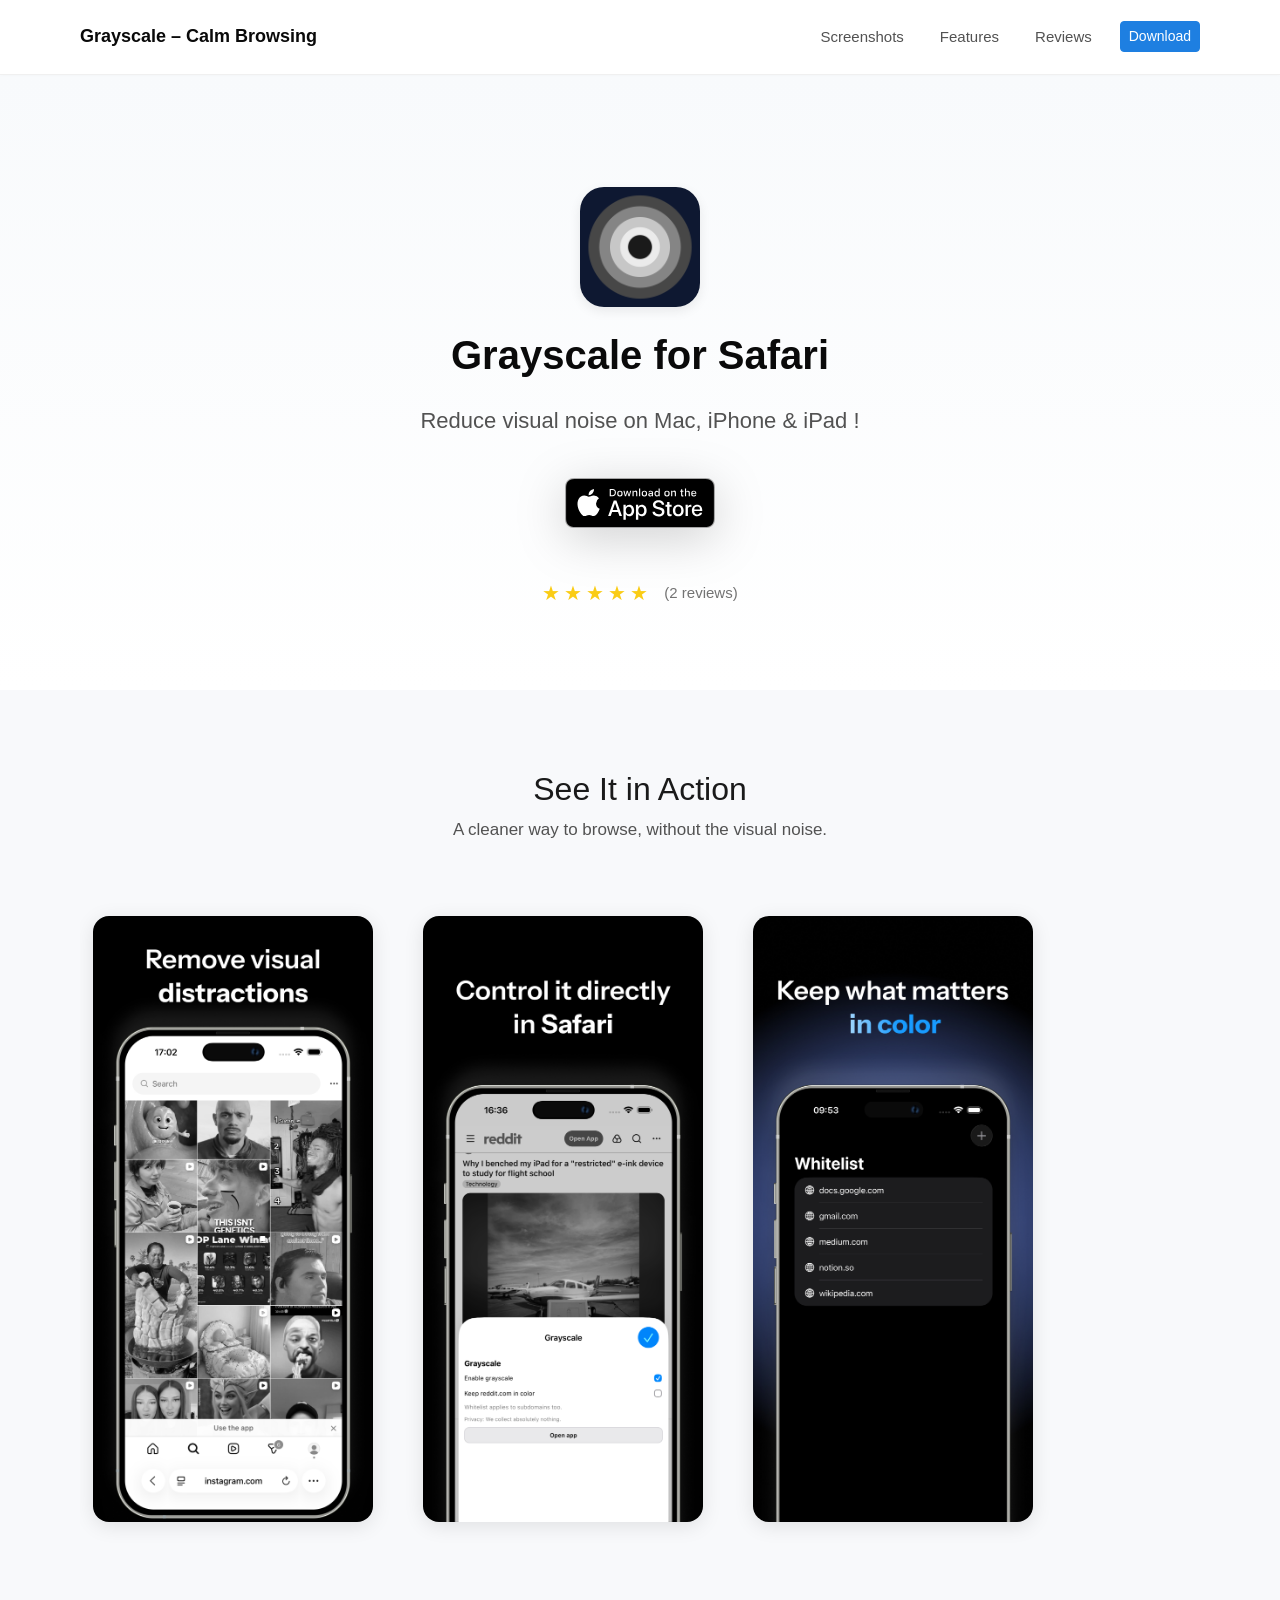
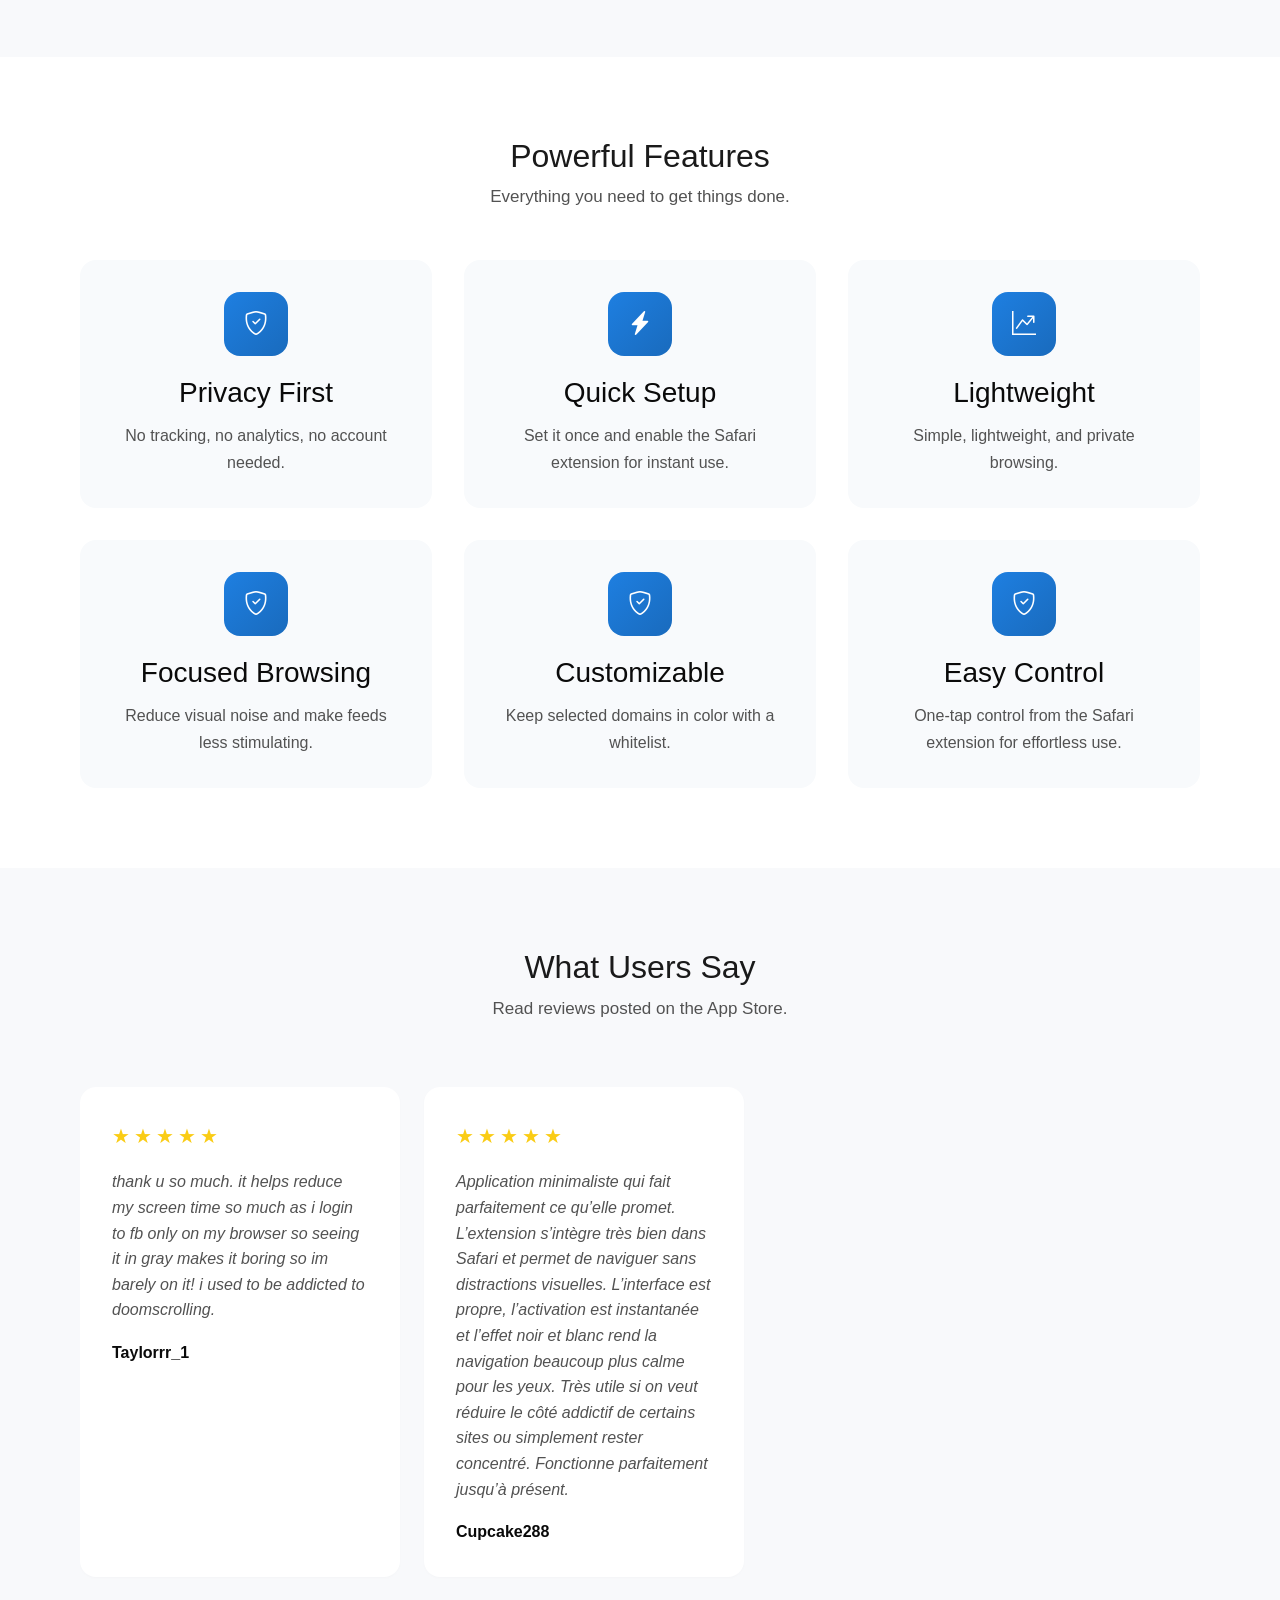
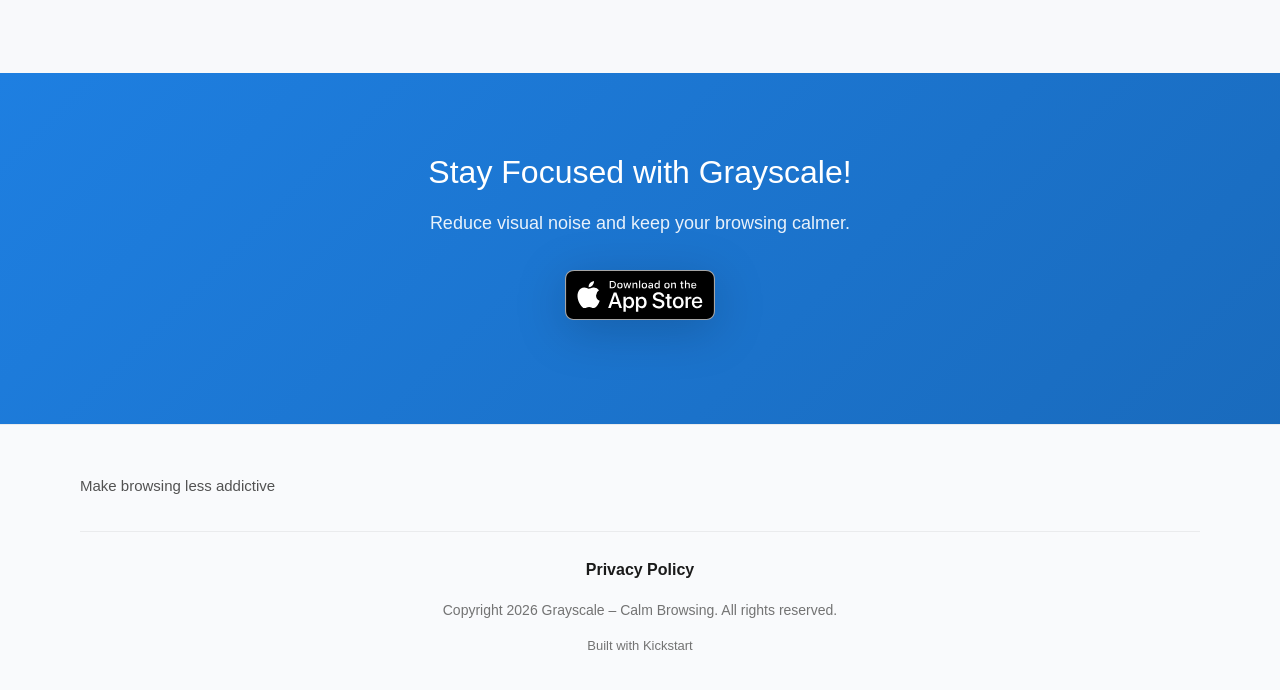
==== commit fb29add3: "Fix heading hierarchy" ====
--- a/index.html
+++ b/index.html
@@ -5,6 +5,9 @@
     <meta property="og:site_name" content="Grayscale for Safari" />
     <meta property="og:title" content="Home" />
     <meta name="twitter:title" content="Home" />
+    <meta name="description" content="Grayscale for Safari reduces visual noise on Mac, iPhone, and iPad by turning distracting websites into calmer browsing experiences." />
+    <meta property="og:description" content="Reduce visual noise in Safari with a calmer grayscale browsing experience on Mac, iPhone, and iPad." />
+    <meta name="twitter:description" content="Reduce visual noise in Safari with a calmer grayscale browsing experience on Mac, iPhone, and iPad." />
     <meta property="og:url" content="https://example.com/" />
     <meta name="twitter:domain" content="example.com" />
     <meta name="twitter:card" content="summary_large_image" />
@@ -96,7 +99,7 @@
               <div class="modal-dialog modal-lg modal-dialog-centered">
                 <div class="modal-content">
                   <div class="modal-header">
-                    <h4>Screenshot 1</h4>
+                    <h3 class="modal-title h4">Screenshot 1</h3>
                     <button type="button" class="btn btn-close" data-bs-dismiss="modal" label="Close"></button>
                   </div>
                   <div class="modal-body text-center">
@@ -109,7 +112,7 @@
               <div class="modal-dialog modal-lg modal-dialog-centered">
                 <div class="modal-content">
                   <div class="modal-header">
-                    <h4>Screenshot 2</h4>
+                    <h3 class="modal-title h4">Screenshot 2</h3>
                     <button type="button" class="btn btn-close" data-bs-dismiss="modal" label="Close"></button>
                   </div>
                   <div class="modal-body text-center">
@@ -122,7 +125,7 @@
               <div class="modal-dialog modal-lg modal-dialog-centered">
                 <div class="modal-content">
                   <div class="modal-header">
-                    <h4>Screenshot 3</h4>
+                    <h3 class="modal-title h4">Screenshot 3</h3>
                     <button type="button" class="btn btn-close" data-bs-dismiss="modal" label="Close"></button>
                   </div>
                   <div class="modal-body text-center">
@@ -144,42 +147,42 @@
                 <div class="feature-icon">
                   <i class="feature-icon-image bi-shield-check"></i>
                 </div>
-                <h4 class="feature-title">Privacy First</h4>
+                <h3 class="feature-title">Privacy First</h3>
                 <p class="feature-description">No tracking, no analytics, no account needed.</p>
               </div>
               <div class="feature-card">
                 <div class="feature-icon">
                   <i class="feature-icon-image bi-lightning-charge-fill"></i>
                 </div>
-                <h4 class="feature-title">Quick Setup</h4>
+                <h3 class="feature-title">Quick Setup</h3>
                 <p class="feature-description">Set it once and enable the Safari extension for instant use.</p>
               </div>
               <div class="feature-card">
                 <div class="feature-icon">
                   <i class="feature-icon-image bi-graph-up-arrow"></i>
                 </div>
-                <h4 class="feature-title">Lightweight</h4>
+                <h3 class="feature-title">Lightweight</h3>
                 <p class="feature-description">Simple, lightweight, and private browsing.</p>
               </div>
               <div class="feature-card">
                 <div class="feature-icon">
                   <i class="feature-icon-image bi-shield-check"></i>
                 </div>
-                <h4 class="feature-title">Focused Browsing</h4>
+                <h3 class="feature-title">Focused Browsing</h3>
                 <p class="feature-description">Reduce visual noise and make feeds less stimulating.</p>
               </div>
               <div class="feature-card">
                 <div class="feature-icon">
                   <i class="feature-icon-image bi-shield-check"></i>
                 </div>
-                <h4 class="feature-title">Customizable</h4>
+                <h3 class="feature-title">Customizable</h3>
                 <p class="feature-description">Keep selected domains in color with a whitelist.</p>
               </div>
               <div class="feature-card">
                 <div class="feature-icon">
                   <i class="feature-icon-image bi-shield-check"></i>
                 </div>
-                <h4 class="feature-title">Easy Control</h4>
+                <h3 class="feature-title">Easy Control</h3>
                 <p class="feature-description">One-tap control from the Safari extension for effortless use.</p>
               </div>
             </div>
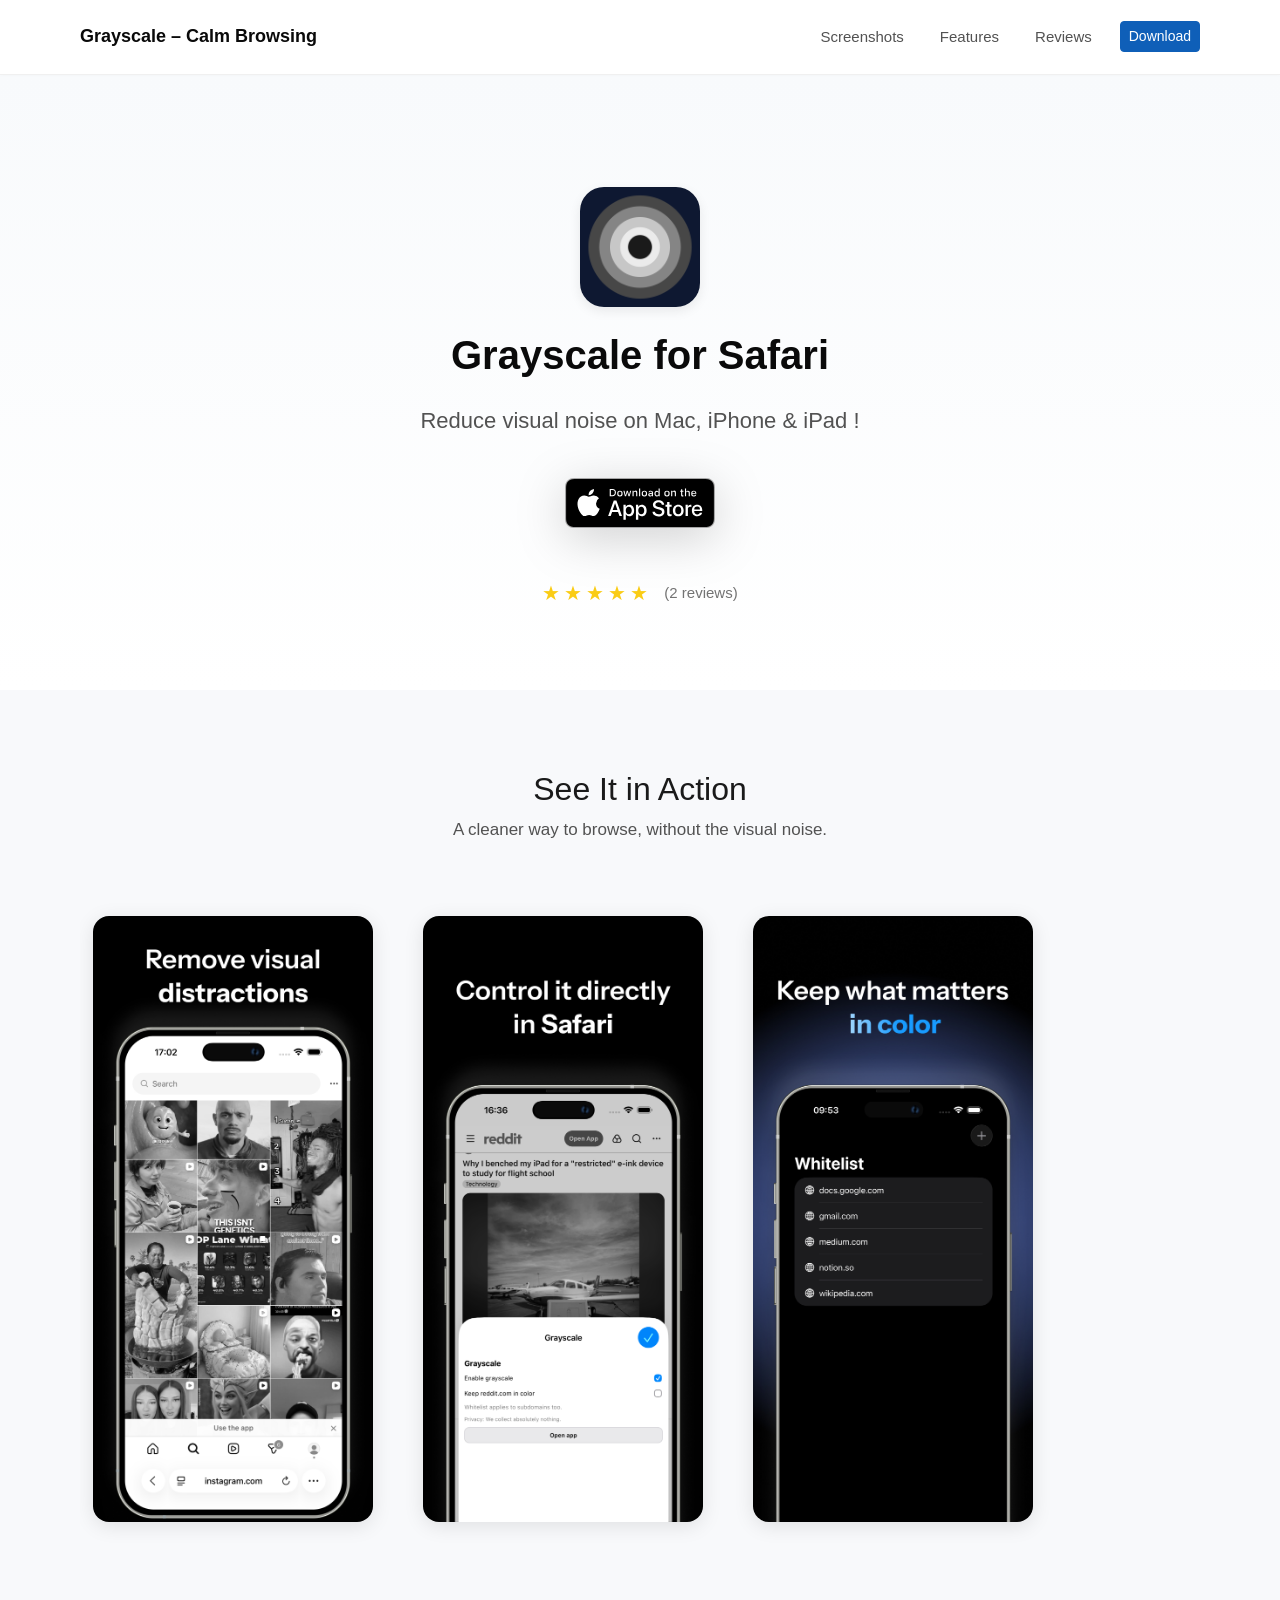
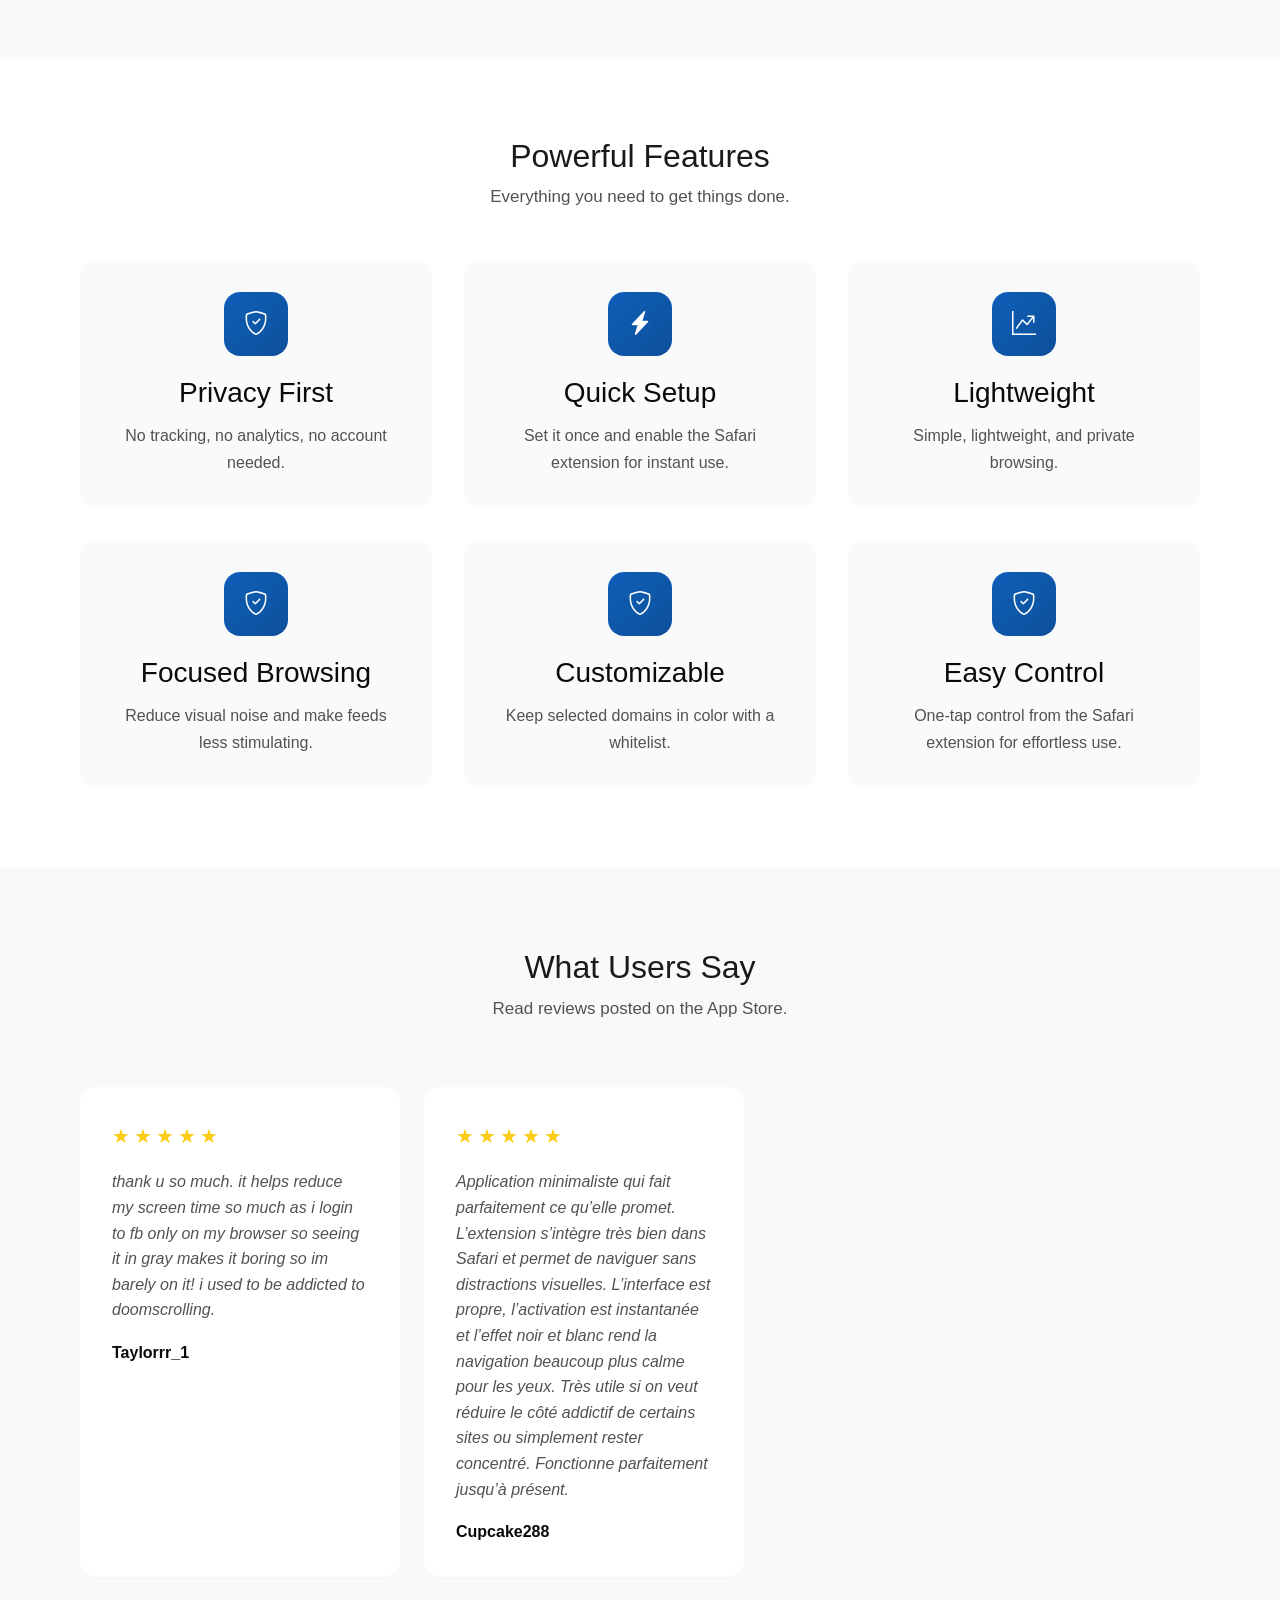
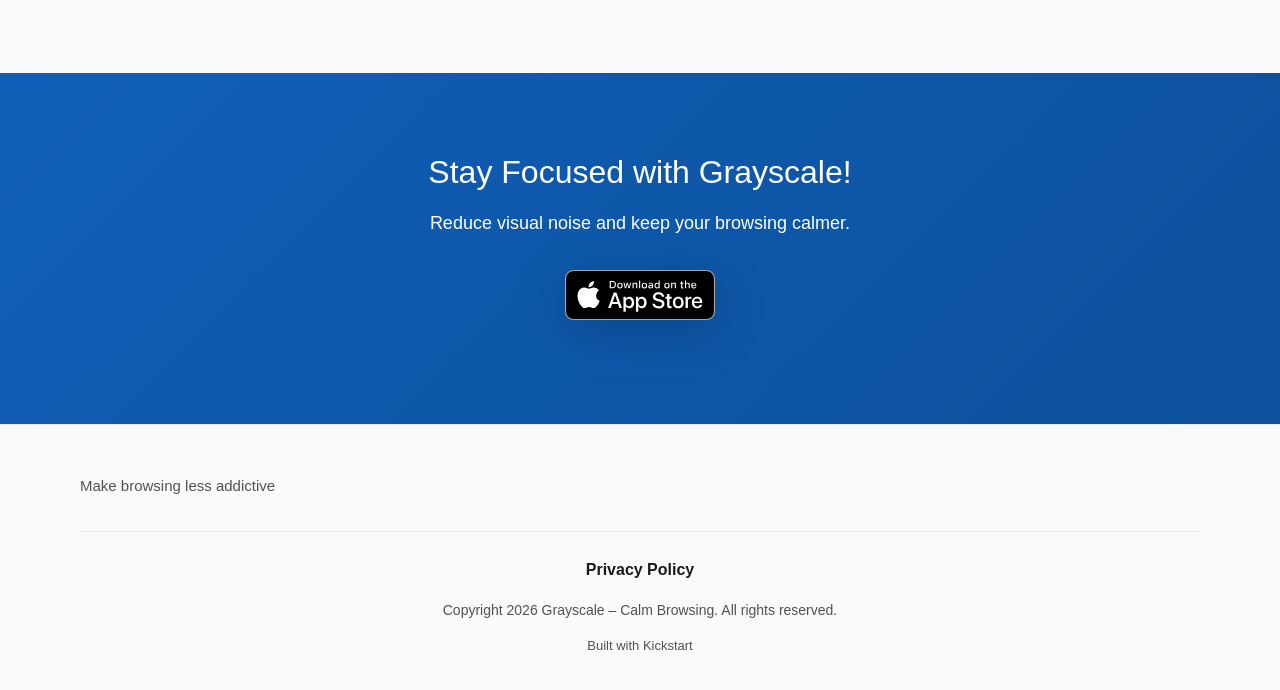
==== commit 49e4eec1: "Fix Lighthouse contrast and CSP issues" ====
--- a/index.html
+++ b/index.html
@@ -25,8 +25,8 @@
     <link href="css/styles.css" rel="stylesheet" />
     <style>
 :root {
-    --primary-color: #1e7fe1;
-    --primary-rgb: 30, 127, 225;
+    --primary-color: #0f5fb8;
+    --primary-rgb: 15, 95, 184;
     --font-family: -apple-system, BlinkMacSystemFont, 'Segoe UI', Roboto, 'Helvetica Neue', Arial, sans-serif;
     color-scheme: light dark;
 }
--- a/css/styles.css
+++ b/css/styles.css
@@ -677,7 +677,7 @@
 }
 
 .download-description {
-    color: rgba(255, 255, 255, 0.9);
+    color: #fff;
     max-width: 600px;
     margin: 0 auto 2rem;
     font-size: 1.125rem;
@@ -801,7 +801,7 @@
 }
 
 .footer-copyright p {
-    color: var(--text-light);
+    color: var(--text-muted);
     font-size: 0.875rem;
     margin: 0;
 }
@@ -809,7 +809,7 @@
 .footer-kickstart-link {
     display: inline-block;
     margin-top: 0.75rem;
-    color: var(--text-light);
+    color: var(--text-muted);
     font-size: 0.8125rem;
     text-decoration: none;
     transition: color 0.2s ease;
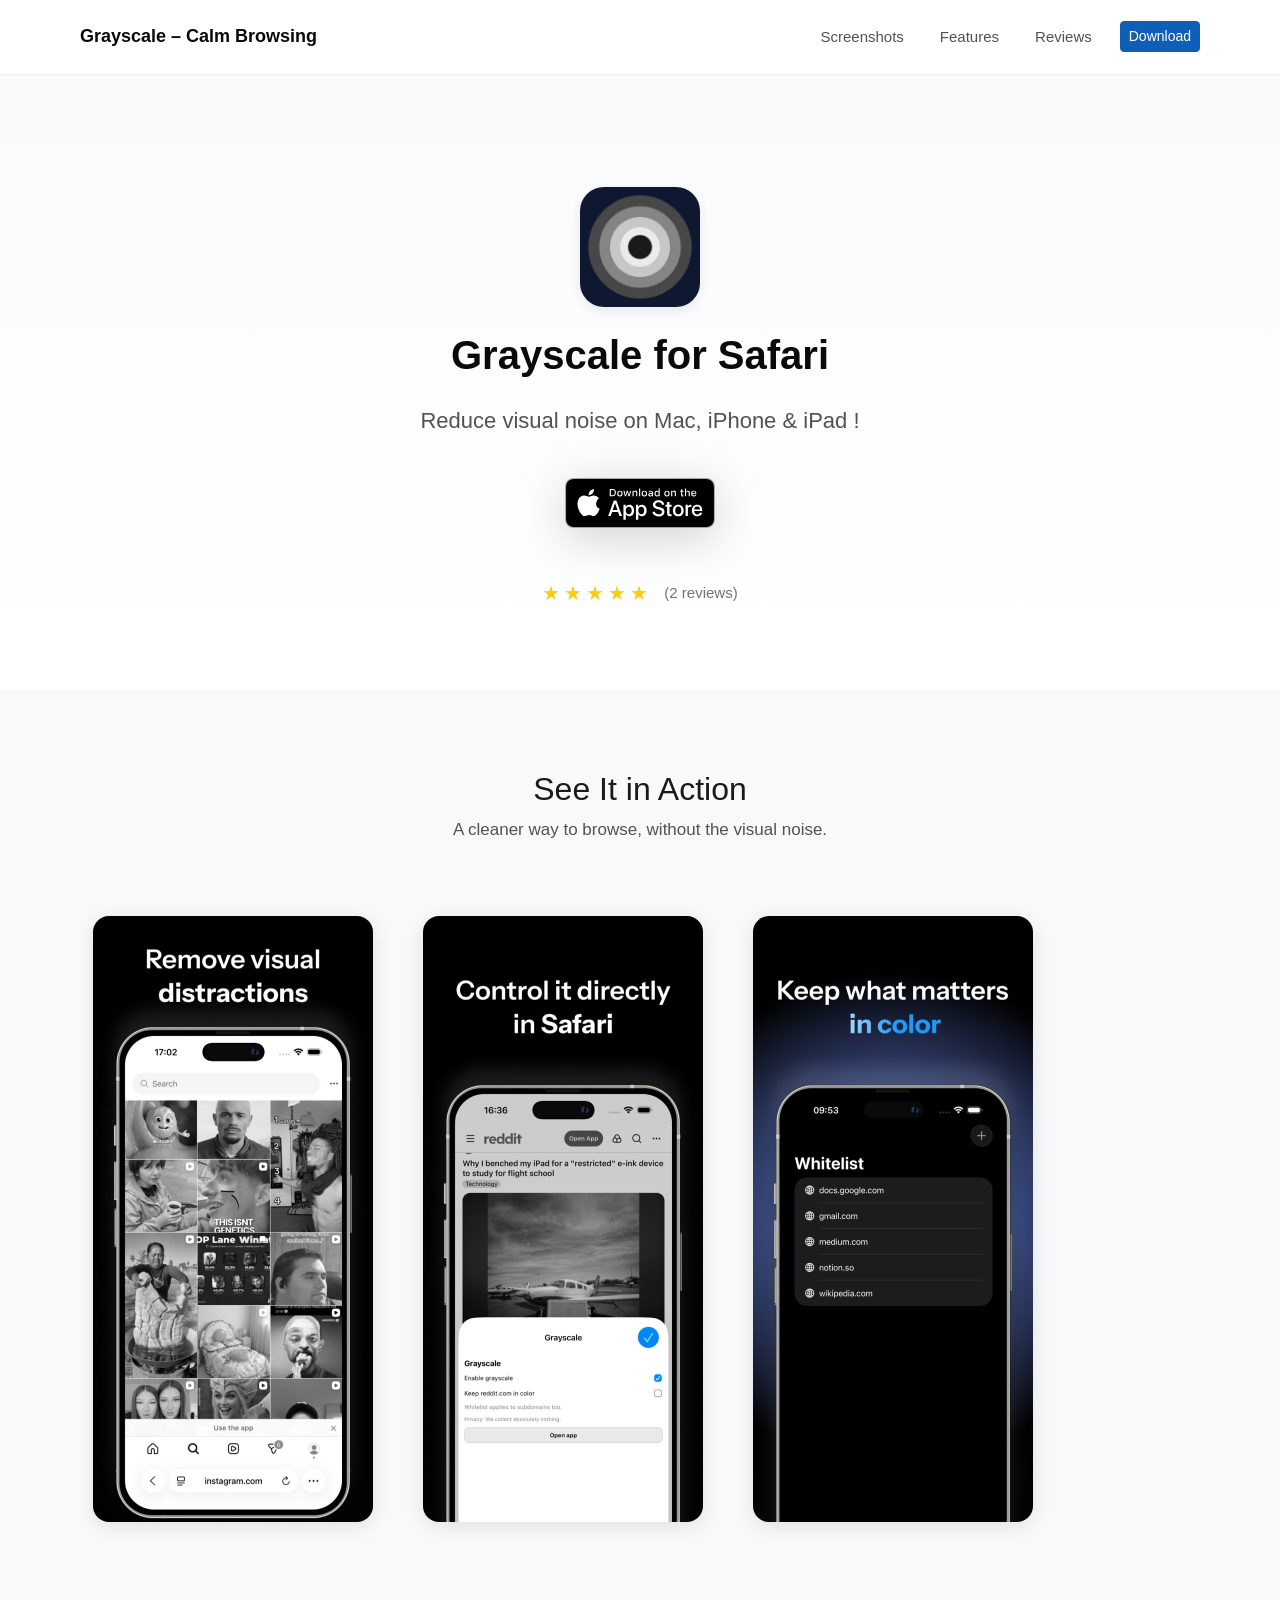
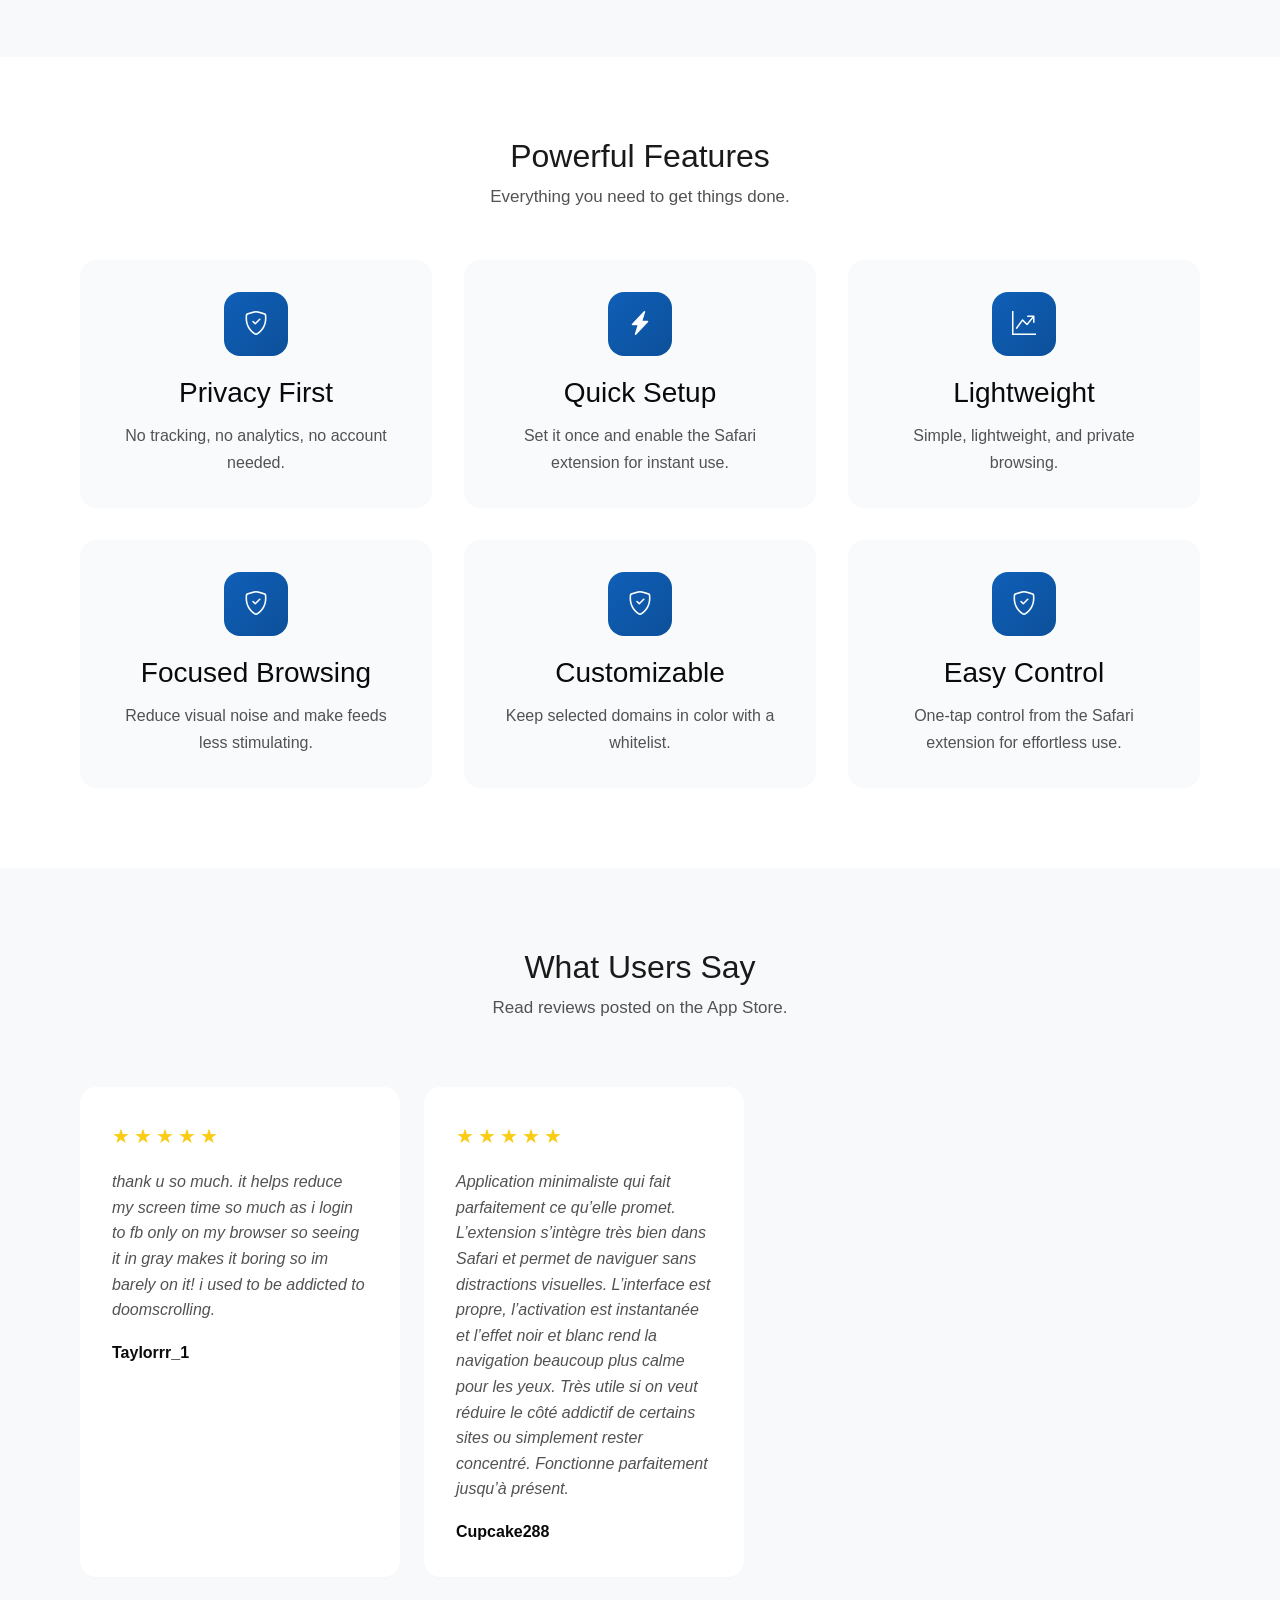
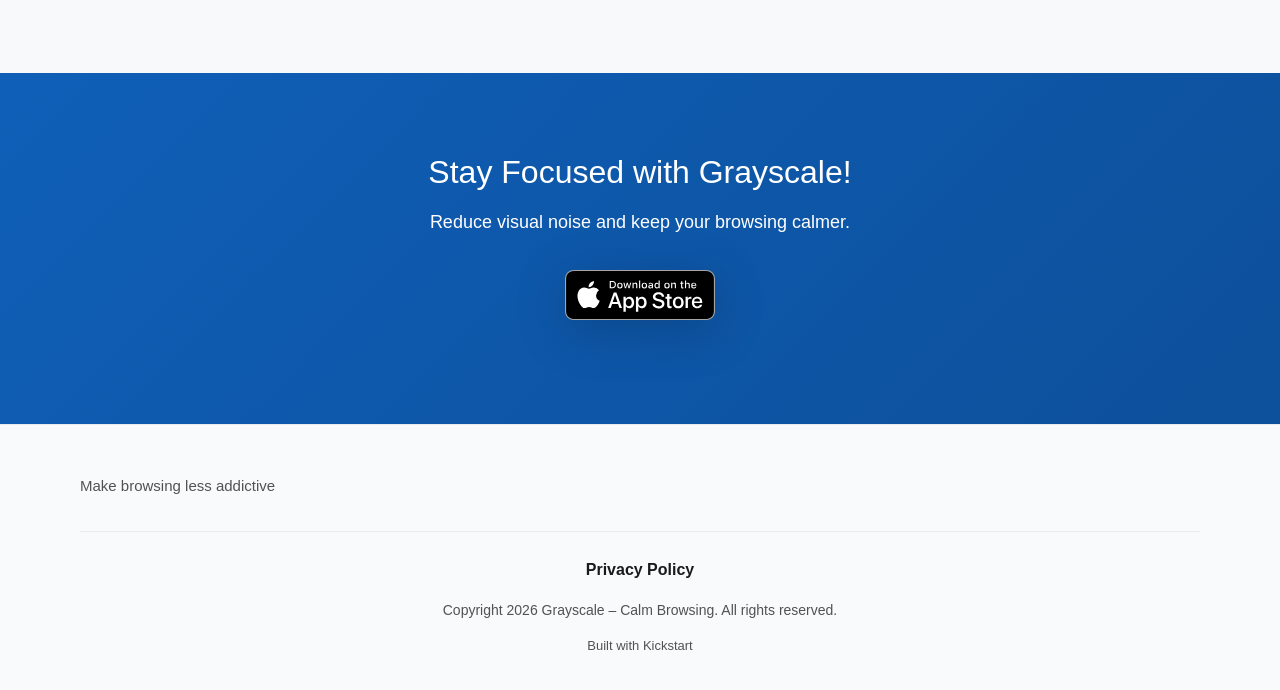
==== commit 685a4eff: "Optimize landing screenshots" ====
--- a/index.html
+++ b/index.html
@@ -85,13 +85,13 @@
             <div class="screenshots-container">
               <div class="screenshots-scroll">
                 <div class="screenshot-card">
-                  <button type="button" class="screenshot-trigger btn" data-bs-toggle="modal" data-bs-target="#screenshot-modal-0"><img src="images/screenshots/screenshot-1.jpg" alt="Screenshot 1" class="screenshot-image" /></button>
+                  <button type="button" class="screenshot-trigger btn" data-bs-toggle="modal" data-bs-target="#screenshot-modal-0"><img src="images/screenshots/screenshot-1-thumb.jpg" alt="Screenshot 1" class="screenshot-image" width="560" height="1211" loading="eager" fetchpriority="high" decoding="async" /></button>
                 </div>
                 <div class="screenshot-card">
-                  <button type="button" class="screenshot-trigger btn" data-bs-toggle="modal" data-bs-target="#screenshot-modal-1"><img src="images/screenshots/screenshot-2.jpg" alt="Screenshot 2" class="screenshot-image" /></button>
+                  <button type="button" class="screenshot-trigger btn" data-bs-toggle="modal" data-bs-target="#screenshot-modal-1"><img src="images/screenshots/screenshot-2-thumb.jpg" alt="Screenshot 2" class="screenshot-image" width="560" height="1211" loading="lazy" decoding="async" /></button>
                 </div>
                 <div class="screenshot-card">
-                  <button type="button" class="screenshot-trigger btn" data-bs-toggle="modal" data-bs-target="#screenshot-modal-2"><img src="images/screenshots/screenshot-3.jpg" alt="Screenshot 3" class="screenshot-image" /></button>
+                  <button type="button" class="screenshot-trigger btn" data-bs-toggle="modal" data-bs-target="#screenshot-modal-2"><img src="images/screenshots/screenshot-3-thumb.jpg" alt="Screenshot 3" class="screenshot-image" width="560" height="1211" loading="lazy" decoding="async" /></button>
                 </div>
               </div>
             </div>
@@ -103,7 +103,7 @@
                     <button type="button" class="btn btn-close" data-bs-dismiss="modal" label="Close"></button>
                   </div>
                   <div class="modal-body text-center">
-                    <img src="images/screenshots/screenshot-1.jpg" alt="Screenshot 1" class="img-fluid screenshot-lightbox-image" />
+                    <img src="images/screenshots/screenshot-1.jpg" alt="Screenshot 1" class="img-fluid screenshot-lightbox-image" width="1284" height="2778" loading="lazy" decoding="async" />
                   </div>
                 </div>
               </div>
@@ -116,7 +116,7 @@
                     <button type="button" class="btn btn-close" data-bs-dismiss="modal" label="Close"></button>
                   </div>
                   <div class="modal-body text-center">
-                    <img src="images/screenshots/screenshot-2.jpg" alt="Screenshot 2" class="img-fluid screenshot-lightbox-image" />
+                    <img src="images/screenshots/screenshot-2.jpg" alt="Screenshot 2" class="img-fluid screenshot-lightbox-image" width="1284" height="2778" loading="lazy" decoding="async" />
                   </div>
                 </div>
               </div>
@@ -129,7 +129,7 @@
                     <button type="button" class="btn btn-close" data-bs-dismiss="modal" label="Close"></button>
                   </div>
                   <div class="modal-body text-center">
-                    <img src="images/screenshots/screenshot-3.jpg" alt="Screenshot 3" class="img-fluid screenshot-lightbox-image" />
+                    <img src="images/screenshots/screenshot-3.jpg" alt="Screenshot 3" class="img-fluid screenshot-lightbox-image" width="1284" height="2778" loading="lazy" decoding="async" />
                   </div>
                 </div>
               </div>
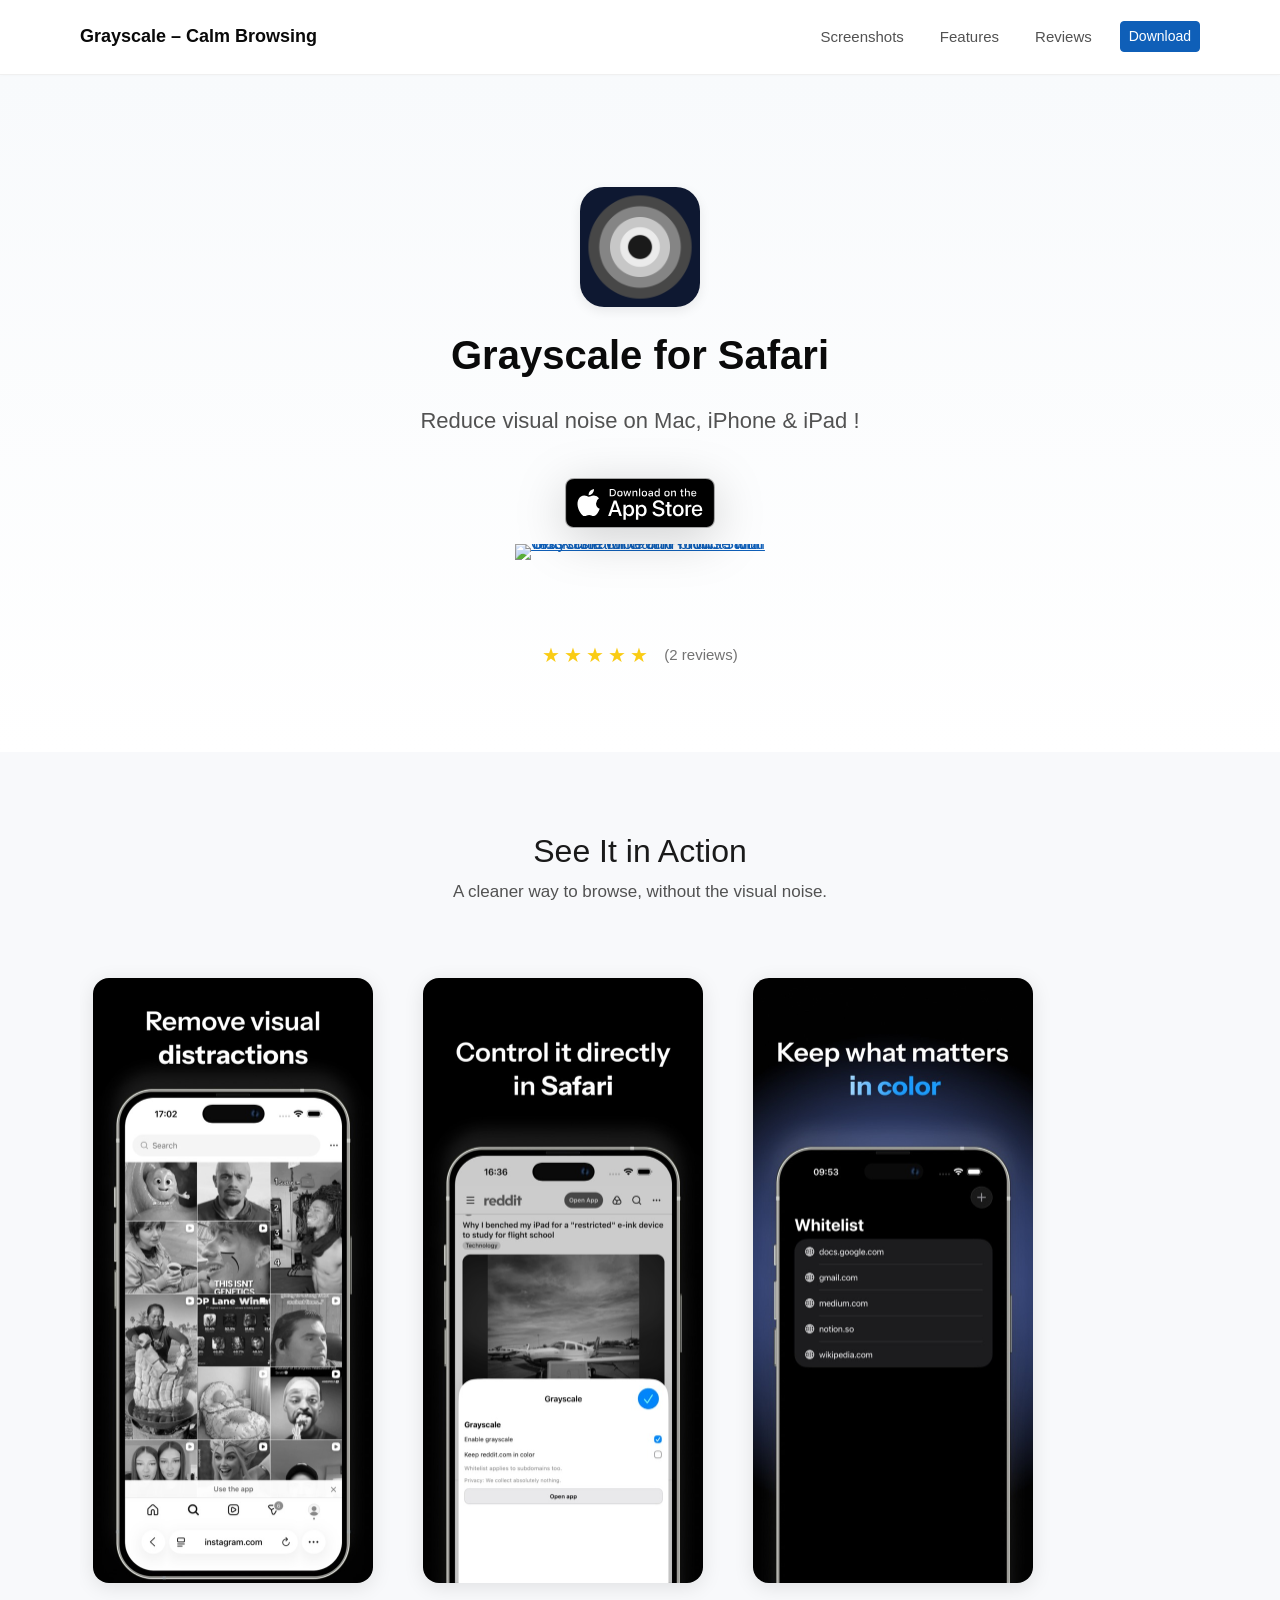
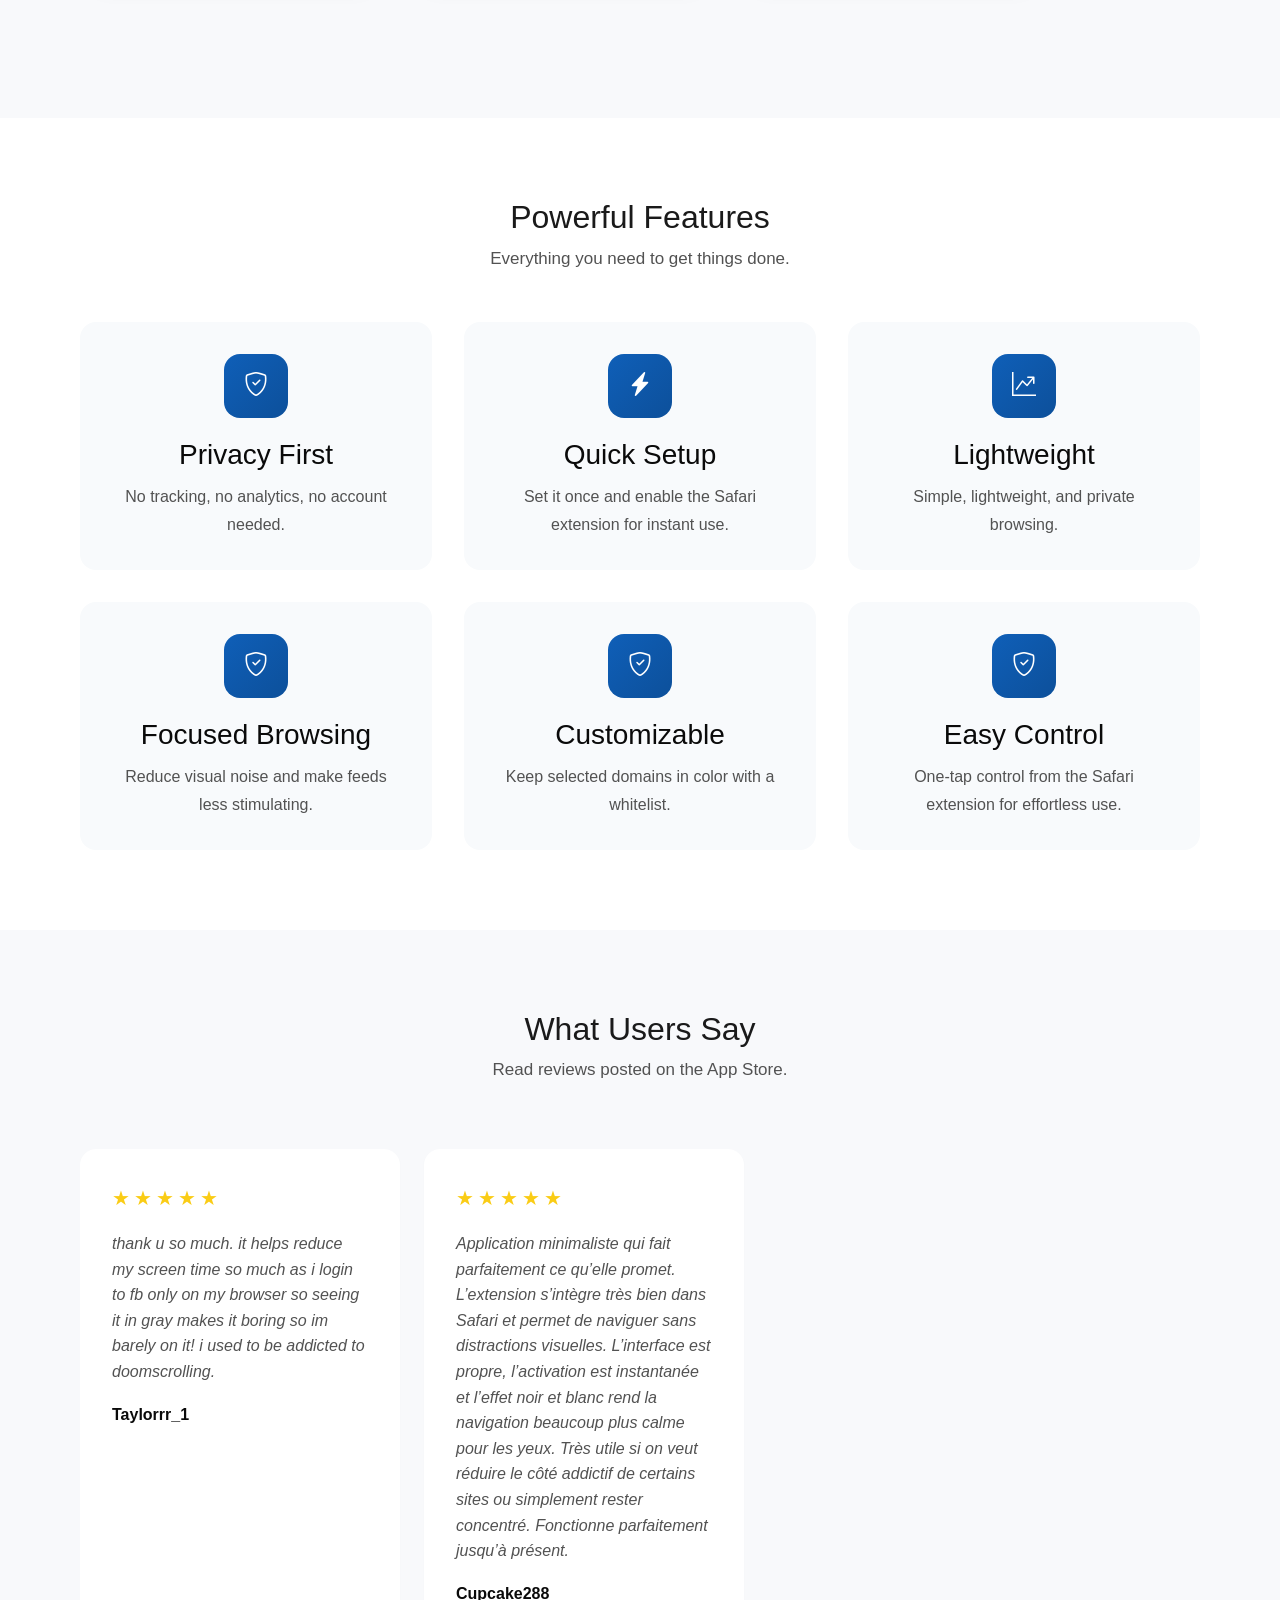
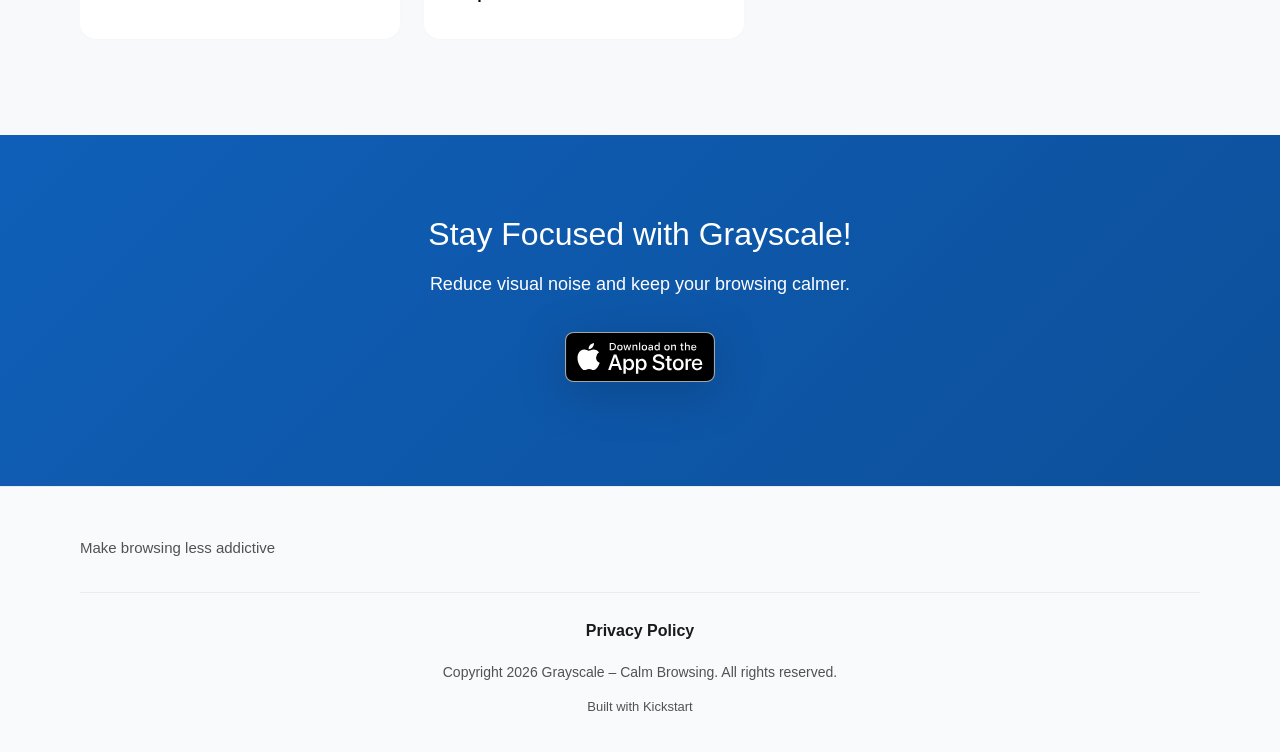
==== commit 39fe72e5: "Add Product Hunt featured badge" ====
--- a/index.html
+++ b/index.html
@@ -62,6 +62,9 @@
               <p class="hero-subtitle">Reduce visual noise on Mac, iPhone &amp; iPad !</p>
               <div class="hero-cta">
                 <a href="https://apps.apple.com/app/id6760229480" class="store-badge-link"><img src="images/app-store-download-black.svg" alt="Download on the App Store" class="store-badge store-badge-light-mode" /><img src="images/app-store-download-white.svg" alt="Download on the App Store" class="store-badge store-badge-dark-mode" /></a>
+                <a href="https://www.producthunt.com/products/grayscale-for-safari?embed=true&amp;utm_source=badge-featured&amp;utm_medium=badge&amp;utm_campaign=badge-grayscale-for-safari" class="product-hunt-badge" target="_blank" rel="noopener noreferrer">
+                  <img src="https://api.producthunt.com/widgets/embed-image/v1/featured.svg?post_id=1174276&amp;theme=light&amp;t=1782112600289" alt="Grayscale for Safari - Turn Safari black and white and browse with less distraction on Product Hunt" width="250" height="54" />
+                </a>
               </div>
               <div class="hero-rating">
                 <div class="rating-stars">
@@ -252,4 +255,4 @@
     <script src="js/bootstrap.bundle.min.js"></script>
     <script src="js/ignite-core.js"></script>
   </body>
-</html>+</html>
--- a/css/styles.css
+++ b/css/styles.css
@@ -411,6 +411,22 @@
 
 .hero-cta {
     margin-bottom: 2.5rem;
+    display: flex;
+    flex-direction: column;
+    align-items: center;
+    gap: 1rem;
+}
+
+.product-hunt-badge {
+    display: block;
+    line-height: 0;
+}
+
+.product-hunt-badge img {
+    display: block;
+    width: 250px;
+    height: 54px;
+    max-width: 100%;
 }
 
 .hero-rating {
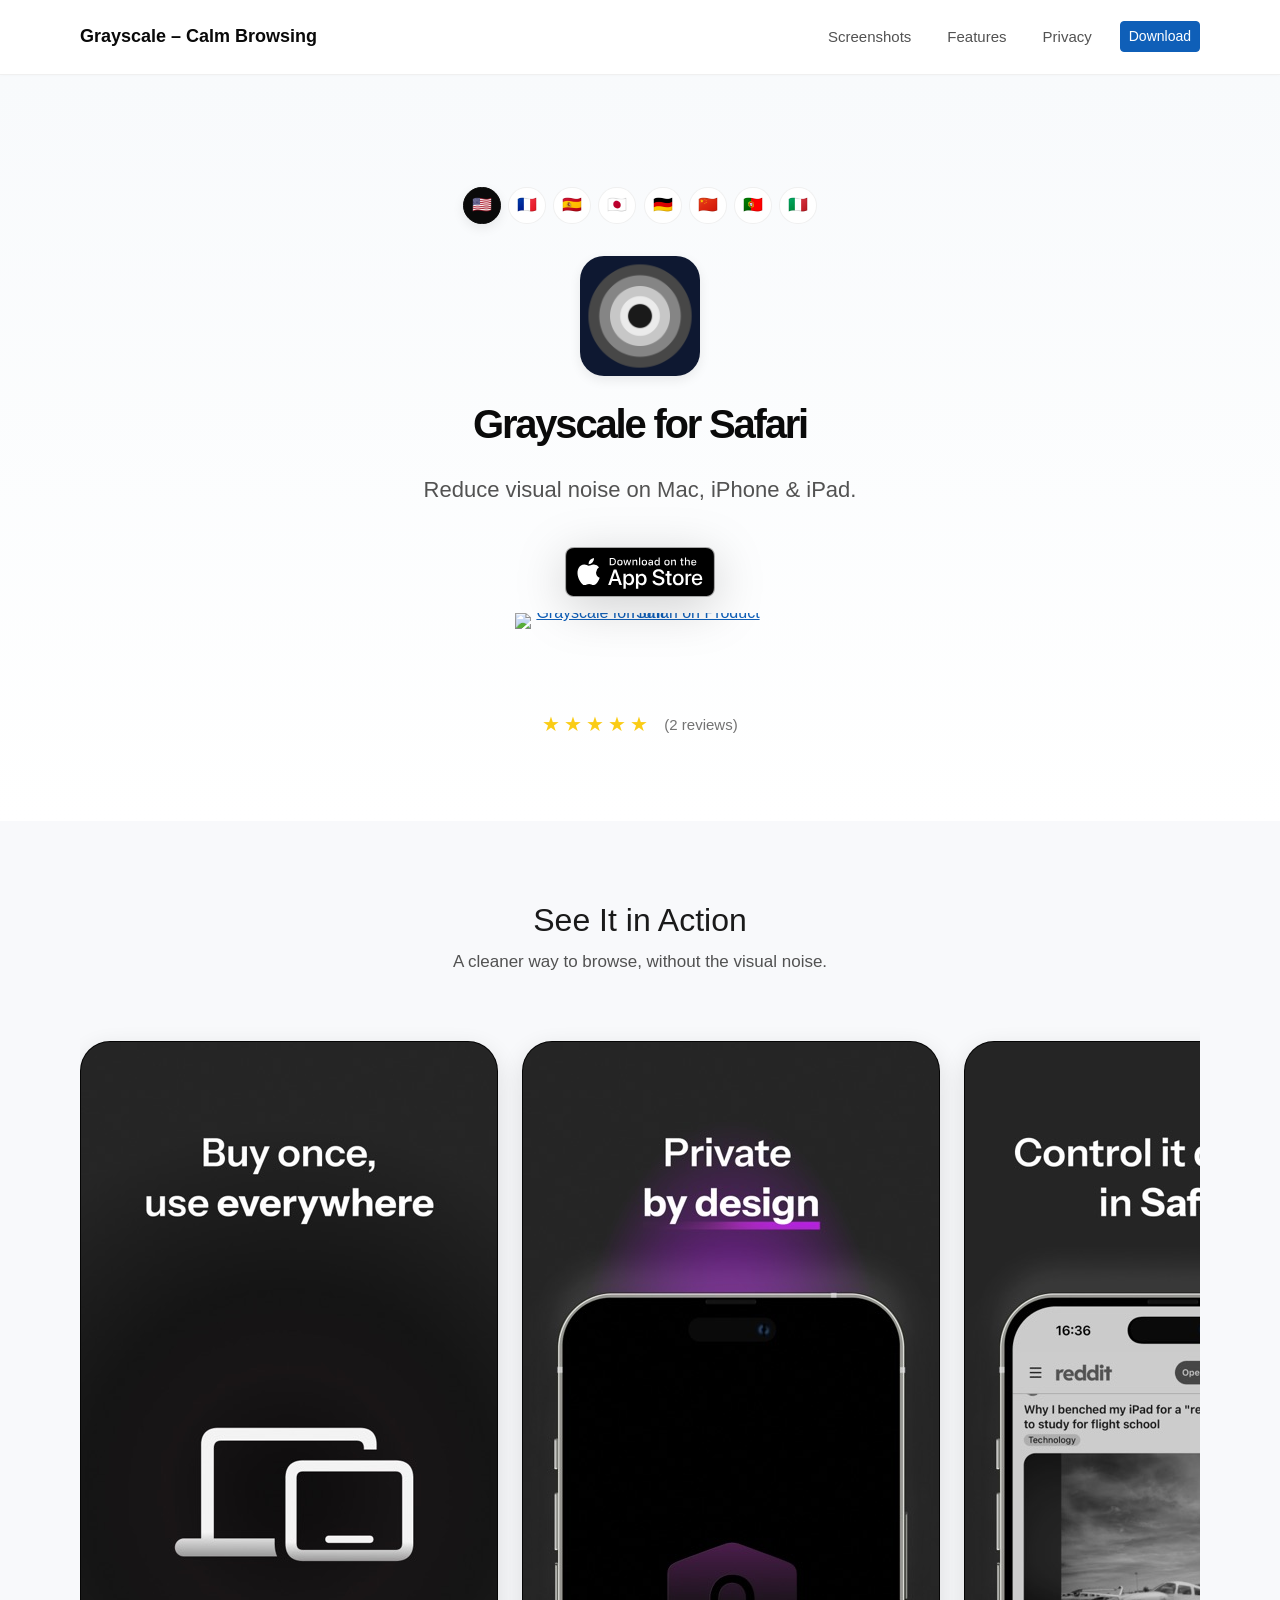
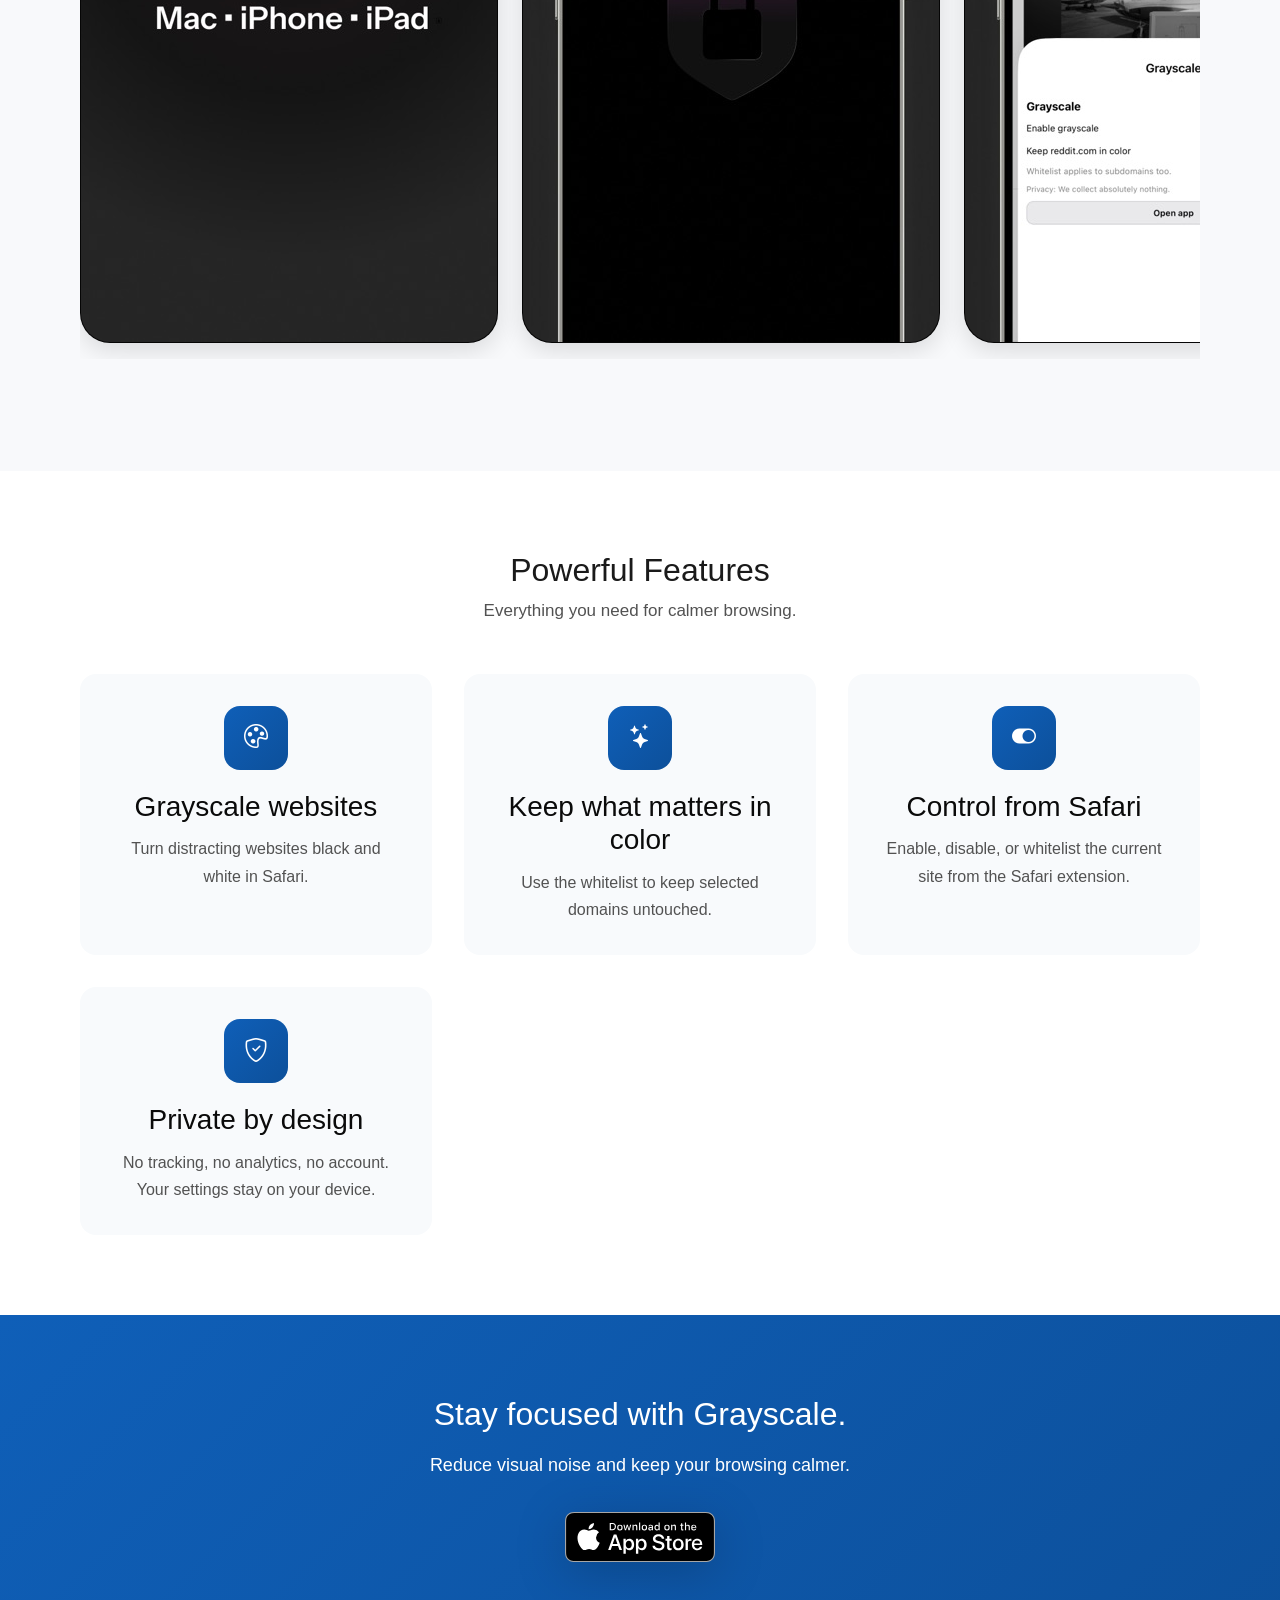
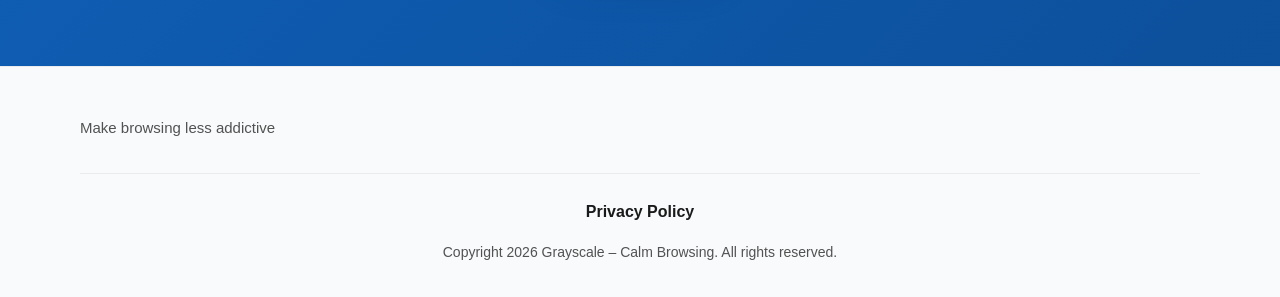
==== commit 8d30348b: "feat: localize grayscale landing page" ====
--- a/index.html
+++ b/index.html
@@ -3,35 +3,27 @@
   <head>
     <base href="./" />
     <meta property="og:site_name" content="Grayscale for Safari" />
-    <meta property="og:title" content="Home" />
-    <meta name="twitter:title" content="Home" />
-    <meta name="description" content="Grayscale for Safari reduces visual noise on Mac, iPhone, and iPad by turning distracting websites into calmer browsing experiences." />
-    <meta property="og:description" content="Reduce visual noise in Safari with a calmer grayscale browsing experience on Mac, iPhone, and iPad." />
-    <meta name="twitter:description" content="Reduce visual noise in Safari with a calmer grayscale browsing experience on Mac, iPhone, and iPad." />
-    <meta property="og:url" content="https://example.com/" />
-    <meta name="twitter:domain" content="example.com" />
+    <meta property="og:title" content="Grayscale for Safari" />
+    <meta name="twitter:title" content="Grayscale for Safari" />
+    <meta name="description" content="Turn Safari black and white to reduce visual noise and browse with fewer distractions." />
+    <meta property="og:description" content="Turn Safari black and white to reduce visual noise and browse with fewer distractions." />
+    <meta name="twitter:description" content="Turn Safari black and white to reduce visual noise and browse with fewer distractions." />
+    <meta property="og:url" content="https://grayscale.lessnoise.app/" />
+    <meta name="twitter:domain" content="grayscale.lessnoise.app" />
     <meta name="twitter:card" content="summary_large_image" />
     <meta name="twitter:dnt" content="on" />
     <meta charset="utf-8" />
     <meta name="viewport" content="width=device-width, initial-scale=1" />
-    <meta name="author" content="Developer" />
-    <meta name="generator" content="Ignite v0.6.0" />
-    <title>Home</title>
+    <meta name="author" content="Less Noise" />
+    <title>Grayscale for Safari</title>
     <link href="css/bootstrap.min.css" rel="stylesheet" />
     <link href="css/bootstrap-icons.min.css" rel="stylesheet" />
     <link href="css/ignite-core.min.css" rel="stylesheet" />
-    <link href="https://example.com/" rel="canonical" />
+    <link href="https://grayscale.lessnoise.app/" rel="canonical" />
     <link href="images/favicon.png" rel="icon" />
     <link href="css/styles.css" rel="stylesheet" />
-    <style>
-:root {
-    --primary-color: #0f5fb8;
-    --primary-rgb: 15, 95, 184;
-    --font-family: -apple-system, BlinkMacSystemFont, 'Segoe UI', Roboto, 'Helvetica Neue', Arial, sans-serif;
-    color-scheme: light dark;
-}
-</style>
     <meta name="apple-itunes-app" content="app-id=6760229480" />
+    <script defer src="js/grayscale-localize.js"></script>
   </head>
   <body data-site-classes="site-shell">
     <header>
@@ -43,212 +35,129 @@
           <button type="button" class="navbar-toggler btn" data-bs-toggle="collapse" data-bs-target="#navbarCollapse" aria-controls="navbarCollapse" aria-expanded="false" aria-label="Toggle navigation"><span class="navbar-toggler-icon"></span></button>
           <div id="navbarCollapse" class="collapse navbar-collapse">
             <ul class="navbar-nav mb-2 mb-md-0 col justify-content-end">
-              <li class="nav-item"><a href="#screenshots" class="nav-link text-nowrap">Screenshots</a></li>
-              <li class="nav-item"><a href="#features" class="nav-link text-nowrap">Features</a></li>
-              <li class="nav-item"><a href="#reviews" class="nav-link text-nowrap">Reviews</a></li>
-              <li class="nav-item"><a href="https://apps.apple.com/app/id6760229480" class="text-nowrap btn btn-sm btn-primary">Download</a></li>
+              <li class="nav-item"><a href="#screenshots" class="nav-link text-nowrap" data-i18n="navScreenshots">Screenshots</a></li>
+              <li class="nav-item"><a href="#features" class="nav-link text-nowrap" data-i18n="navFeatures">Features</a></li>
+              <li class="nav-item"><a href="#privacy" class="nav-link text-nowrap" data-i18n="navPrivacy">Privacy</a></li>
+              <li class="nav-item"><a href="https://apps.apple.com/app/id6760229480" class="text-nowrap btn btn-sm btn-primary" data-i18n="navDownload">Download</a></li>
             </ul>
           </div>
         </div>
       </nav>
     </header>
+
     <main class="site-main">
       <div class="ig-main-content">
-        <div id="hero" class="hero hero-centered">
+        <section id="hero" class="hero hero-centered grayscale-hero-localized">
           <div class="container">
+            <div class="language-switcher grayscale-language" aria-label="Language selector">
+              <button class="language-button" type="button" data-lang="en" aria-label="English">🇺🇸</button>
+              <button class="language-button" type="button" data-lang="fr" aria-label="Français">🇫🇷</button>
+              <button class="language-button" type="button" data-lang="es" aria-label="Español">🇪🇸</button>
+              <button class="language-button" type="button" data-lang="ja" aria-label="日本語">🇯🇵</button>
+              <button class="language-button" type="button" data-lang="de" aria-label="Deutsch">🇩🇪</button>
+              <button class="language-button" type="button" data-lang="zh" aria-label="简体中文">🇨🇳</button>
+              <button class="language-button" type="button" data-lang="pt" aria-label="Português">🇵🇹</button>
+              <button class="language-button" type="button" data-lang="it" aria-label="Italiano">🇮🇹</button>
+            </div>
             <div class="hero-content">
-              <img src="images/app-icon.png" alt="App Icon" class="hero-app-icon" />
-              <h1 class="hero-title">Grayscale for Safari</h1>
-              <p class="hero-subtitle">Reduce visual noise on Mac, iPhone &amp; iPad !</p>
+              <img src="images/app-icon.png" alt="Grayscale app icon" class="hero-app-icon" />
+              <h1 class="hero-title" data-i18n="heroTitle">Grayscale for Safari</h1>
+              <p class="hero-subtitle" data-i18n="heroSubtitle">Reduce visual noise on Mac, iPhone &amp; iPad.</p>
               <div class="hero-cta">
                 <a href="https://apps.apple.com/app/id6760229480" class="store-badge-link"><img src="images/app-store-download-black.svg" alt="Download on the App Store" class="store-badge store-badge-light-mode" /><img src="images/app-store-download-white.svg" alt="Download on the App Store" class="store-badge store-badge-dark-mode" /></a>
                 <a href="https://www.producthunt.com/products/grayscale-for-safari?embed=true&amp;utm_source=badge-featured&amp;utm_medium=badge&amp;utm_campaign=badge-grayscale-for-safari" class="product-hunt-badge" target="_blank" rel="noopener noreferrer">
-                  <img src="https://api.producthunt.com/widgets/embed-image/v1/featured.svg?post_id=1174276&amp;theme=light&amp;t=1782112600289" alt="Grayscale for Safari - Turn Safari black and white and browse with less distraction on Product Hunt" width="250" height="54" />
+                  <img src="https://api.producthunt.com/widgets/embed-image/v1/featured.svg?post_id=1174276&amp;theme=light&amp;t=1782112600289" alt="Grayscale for Safari on Product Hunt" width="250" height="54" />
                 </a>
               </div>
-              <div class="hero-rating">
-                <div class="rating-stars">
+              <div class="hero-rating" aria-label="5 star rating">
+                <div class="rating-stars" aria-hidden="true">
                   <span class="star">★</span>
                   <span class="star">★</span>
                   <span class="star">★</span>
                   <span class="star">★</span>
                   <span class="star">★</span>
                 </div>
-                <p class="rating-text"><span class="rating-count">(2 reviews)</span></p>
+                <p class="rating-text"><span class="rating-count" data-i18n="reviewsCount">(2 reviews)</span></p>
               </div>
             </div>
           </div>
-        </div>
-        <div id="screenshots" class="screenshots-section screenshots-carousel">
+        </section>
+
+        <section id="screenshots" class="screenshots-section screenshots-carousel">
           <div class="container">
             <div class="section-header">
-              <h2>See It in Action</h2>
-              <p class="section-description">A cleaner way to browse, without the visual noise.</p>
+              <h2 data-i18n="screensTitle">See It in Action</h2>
+              <p class="section-description" data-i18n="screensDescription">A cleaner way to browse, without the visual noise.</p>
             </div>
             <div class="screenshots-container">
-              <div class="screenshots-scroll">
-                <div class="screenshot-card">
-                  <button type="button" class="screenshot-trigger btn" data-bs-toggle="modal" data-bs-target="#screenshot-modal-0"><img src="images/screenshots/screenshot-1-thumb.jpg" alt="Screenshot 1" class="screenshot-image" width="560" height="1211" loading="eager" fetchpriority="high" decoding="async" /></button>
-                </div>
-                <div class="screenshot-card">
-                  <button type="button" class="screenshot-trigger btn" data-bs-toggle="modal" data-bs-target="#screenshot-modal-1"><img src="images/screenshots/screenshot-2-thumb.jpg" alt="Screenshot 2" class="screenshot-image" width="560" height="1211" loading="lazy" decoding="async" /></button>
-                </div>
-                <div class="screenshot-card">
-                  <button type="button" class="screenshot-trigger btn" data-bs-toggle="modal" data-bs-target="#screenshot-modal-2"><img src="images/screenshots/screenshot-3-thumb.jpg" alt="Screenshot 3" class="screenshot-image" width="560" height="1211" loading="lazy" decoding="async" /></button>
-                </div>
-              </div>
-            </div>
-            <div id="screenshot-modal-0" tabindex="-1" class="modal fade screenshot-modal" aria-labelledby="screenshotModalLabel0" aria-hidden="true">
-              <div class="modal-dialog modal-lg modal-dialog-centered">
-                <div class="modal-content">
-                  <div class="modal-header">
-                    <h3 class="modal-title h4">Screenshot 1</h3>
-                    <button type="button" class="btn btn-close" data-bs-dismiss="modal" label="Close"></button>
-                  </div>
-                  <div class="modal-body text-center">
-                    <img src="images/screenshots/screenshot-1.jpg" alt="Screenshot 1" class="img-fluid screenshot-lightbox-image" width="1284" height="2778" loading="lazy" decoding="async" />
-                  </div>
-                </div>
-              </div>
-            </div>
-            <div id="screenshot-modal-1" tabindex="-1" class="modal fade screenshot-modal" aria-labelledby="screenshotModalLabel1" aria-hidden="true">
-              <div class="modal-dialog modal-lg modal-dialog-centered">
-                <div class="modal-content">
-                  <div class="modal-header">
-                    <h3 class="modal-title h4">Screenshot 2</h3>
-                    <button type="button" class="btn btn-close" data-bs-dismiss="modal" label="Close"></button>
-                  </div>
-                  <div class="modal-body text-center">
-                    <img src="images/screenshots/screenshot-2.jpg" alt="Screenshot 2" class="img-fluid screenshot-lightbox-image" width="1284" height="2778" loading="lazy" decoding="async" />
-                  </div>
-                </div>
-              </div>
-            </div>
-            <div id="screenshot-modal-2" tabindex="-1" class="modal fade screenshot-modal" aria-labelledby="screenshotModalLabel2" aria-hidden="true">
-              <div class="modal-dialog modal-lg modal-dialog-centered">
-                <div class="modal-content">
-                  <div class="modal-header">
-                    <h3 class="modal-title h4">Screenshot 3</h3>
-                    <button type="button" class="btn btn-close" data-bs-dismiss="modal" label="Close"></button>
-                  </div>
-                  <div class="modal-body text-center">
-                    <img src="images/screenshots/screenshot-3.jpg" alt="Screenshot 3" class="img-fluid screenshot-lightbox-image" width="1284" height="2778" loading="lazy" decoding="async" />
-                  </div>
-                </div>
+              <div class="screenshots-scroll grayscale-screenshots-scroll" aria-label="App screenshots">
+                <img src="images/screenshots/en/01.jpg" alt="Grayscale screenshot 1" class="screenshot-image" data-screenshot="1" width="420" height="908" loading="eager" fetchpriority="high" decoding="async" />
+                <img src="images/screenshots/en/02.jpg" alt="Grayscale screenshot 2" class="screenshot-image" data-screenshot="2" width="420" height="908" loading="lazy" decoding="async" />
+                <img src="images/screenshots/en/03.jpg" alt="Grayscale screenshot 3" class="screenshot-image" data-screenshot="3" width="420" height="908" loading="lazy" decoding="async" />
+                <img src="images/screenshots/en/04.jpg" alt="Grayscale screenshot 4" class="screenshot-image" data-screenshot="4" width="420" height="908" loading="lazy" decoding="async" />
+                <img src="images/screenshots/en/05.jpg" alt="Grayscale screenshot 5" class="screenshot-image" data-screenshot="5" width="420" height="908" loading="lazy" decoding="async" />
               </div>
             </div>
           </div>
-        </div>
-        <div id="features" class="features-section features-grid-layout features-grid-multiple-of-three">
+        </section>
+
+        <section id="features" class="features-section features-grid-layout features-grid-multiple-of-three">
           <div class="container">
             <div class="section-header">
-              <h2>Powerful Features</h2>
-              <p class="section-description">Everything you need to get things done.</p>
+              <h2 data-i18n="featuresTitle">Powerful Features</h2>
+              <p class="section-description" data-i18n="featuresDescription">Everything you need for calmer browsing.</p>
             </div>
-            <div class="features-grid">
+            <div class="features-grid grayscale-features-grid">
               <div class="feature-card">
-                <div class="feature-icon">
-                  <i class="feature-icon-image bi-shield-check"></i>
-                </div>
-                <h3 class="feature-title">Privacy First</h3>
-                <p class="feature-description">No tracking, no analytics, no account needed.</p>
+                <div class="feature-icon"><i class="feature-icon-image bi-palette"></i></div>
+                <h3 class="feature-title" data-i18n="featureOneTitle">Grayscale websites</h3>
+                <p class="feature-description" data-i18n="featureOneText">Turn distracting websites black and white in Safari.</p>
               </div>
               <div class="feature-card">
-                <div class="feature-icon">
-                  <i class="feature-icon-image bi-lightning-charge-fill"></i>
-                </div>
-                <h3 class="feature-title">Quick Setup</h3>
-                <p class="feature-description">Set it once and enable the Safari extension for instant use.</p>
+                <div class="feature-icon"><i class="feature-icon-image bi-stars"></i></div>
+                <h3 class="feature-title" data-i18n="featureTwoTitle">Keep what matters in color</h3>
+                <p class="feature-description" data-i18n="featureTwoText">Use the whitelist to keep selected domains untouched.</p>
               </div>
               <div class="feature-card">
-                <div class="feature-icon">
-                  <i class="feature-icon-image bi-graph-up-arrow"></i>
-                </div>
-                <h3 class="feature-title">Lightweight</h3>
-                <p class="feature-description">Simple, lightweight, and private browsing.</p>
+                <div class="feature-icon"><i class="feature-icon-image bi-toggle-on"></i></div>
+                <h3 class="feature-title" data-i18n="featureThreeTitle">Control from Safari</h3>
+                <p class="feature-description" data-i18n="featureThreeText">Enable, disable, or whitelist the current site from the Safari extension.</p>
               </div>
-              <div class="feature-card">
-                <div class="feature-icon">
-                  <i class="feature-icon-image bi-shield-check"></i>
-                </div>
-                <h3 class="feature-title">Focused Browsing</h3>
-                <p class="feature-description">Reduce visual noise and make feeds less stimulating.</p>
-              </div>
-              <div class="feature-card">
-                <div class="feature-icon">
-                  <i class="feature-icon-image bi-shield-check"></i>
-                </div>
-                <h3 class="feature-title">Customizable</h3>
-                <p class="feature-description">Keep selected domains in color with a whitelist.</p>
-              </div>
-              <div class="feature-card">
-                <div class="feature-icon">
-                  <i class="feature-icon-image bi-shield-check"></i>
-                </div>
-                <h3 class="feature-title">Easy Control</h3>
-                <p class="feature-description">One-tap control from the Safari extension for effortless use.</p>
+              <div class="feature-card" id="privacy">
+                <div class="feature-icon"><i class="feature-icon-image bi-shield-check"></i></div>
+                <h3 class="feature-title" data-i18n="featureFourTitle">Private by design</h3>
+                <p class="feature-description" data-i18n="featureFourText">No tracking, no analytics, no account. Your settings stay on your device.</p>
               </div>
             </div>
           </div>
-        </div>
-        <div id="reviews" class="testimonials-section testimonials-carousel">
-          <div class="container">
-            <div class="section-header">
-              <h2>What Users Say</h2>
-              <p class="section-description">Read reviews posted on the App Store.</p>
-            </div>
-            <div class="testimonials-scroll">
-              <div class="testimonial-card">
-                <div class="testimonial-rating">
-                  <span class="star">★</span>
-                  <span class="star">★</span>
-                  <span class="star">★</span>
-                  <span class="star">★</span>
-                  <span class="star">★</span>
-                </div>
-                <p class="testimonial-quote">thank u so much. it helps reduce my screen time so much as i login to fb only on my browser so seeing it in gray makes it boring so im barely on it! i used to be addicted to doomscrolling.</p>
-                <p class="testimonial-author">Taylorrr_1</p>
-              </div>
-              <div class="testimonial-card">
-                <div class="testimonial-rating">
-                  <span class="star">★</span>
-                  <span class="star">★</span>
-                  <span class="star">★</span>
-                  <span class="star">★</span>
-                  <span class="star">★</span>
-                </div>
-                <p class="testimonial-quote">Application minimaliste qui fait parfaitement ce qu’elle promet. L’extension s’intègre très bien dans Safari et permet de naviguer sans distractions visuelles. L’interface est propre, l’activation est instantanée et l’effet noir et blanc rend la navigation beaucoup plus calme pour les yeux. Très utile si on veut réduire le côté addictif de certains sites ou simplement rester concentré. Fonctionne parfaitement jusqu’à présent.</p>
-                <p class="testimonial-author">Cupcake288</p>
-              </div>
-            </div>
-          </div>
-        </div>
-        <div id="download" class="download-section">
+        </section>
+
+        <section id="download" class="download-section">
           <div class="container">
             <div class="download-content">
-              <h2>Stay Focused with Grayscale!</h2>
-              <p class="download-description">Reduce visual noise and keep your browsing calmer.</p>
+              <h2 data-i18n="downloadTitle">Stay focused with Grayscale.</h2>
+              <p class="download-description" data-i18n="downloadDescription">Reduce visual noise and keep your browsing calmer.</p>
               <div class="store-badges">
                 <a href="https://apps.apple.com/app/id6760229480" class="store-badge-link"><img src="images/app-store-download-black.svg" alt="Download on the App Store" class="store-badge store-badge-light-mode" /><img src="images/app-store-download-white.svg" alt="Download on the App Store" class="store-badge store-badge-dark-mode" /></a>
               </div>
             </div>
           </div>
-        </div>
+        </section>
       </div>
     </main>
+
     <div class="site-footer">
       <div class="container">
         <div class="footer-content">
           <div class="footer-brand">
-            <p class="footer-tagline">Make browsing less addictive</p>
+            <p class="footer-tagline" data-i18n="footerTagline">Make browsing less addictive</p>
           </div>
         </div>
         <div class="footer-copyright">
           <div class="footer-links">
-            <a href="privacy/index.html" class="footer-privacy-link">Privacy Policy</a>
+            <a href="privacy/index.html" class="footer-privacy-link" data-i18n="privacyPolicy">Privacy Policy</a>
           </div>
-          <p>Copyright 2026 Grayscale – Calm Browsing. All rights reserved.</p>
-          <a href="https://kickstart.tools" class="footer-kickstart-link">Built with Kickstart</a>
+          <p data-i18n="copyright">Copyright 2026 Grayscale – Calm Browsing. All rights reserved.</p>
         </div>
       </div>
     </div>
--- a/css/styles.css
+++ b/css/styles.css
@@ -2718,3 +2718,130 @@
         grid-template-columns: 1fr;
     }
 }
+
+/* Localized Grayscale landing page */
+:root {
+    --primary-color: #0f5fb8;
+    --primary-rgb: 15, 95, 184;
+}
+
+.language-switcher {
+    display: flex;
+    flex-wrap: wrap;
+    justify-content: center;
+    gap: 0.45rem;
+}
+
+.language-button {
+    appearance: none;
+    border: 1px solid var(--border-color);
+    border-radius: 999px;
+    background: var(--bg-card);
+    color: var(--text-primary);
+    cursor: pointer;
+    font-size: 1rem;
+    line-height: 1;
+    min-width: 2.35rem;
+    min-height: 2.35rem;
+    padding: 0.45rem 0.5rem;
+    transition: transform 180ms ease, border-color 180ms ease, box-shadow 180ms ease, background-color 180ms ease;
+}
+
+.language-button:hover {
+    transform: translateY(-1px);
+    border-color: color-mix(in srgb, var(--text-primary) 28%, transparent);
+    box-shadow: var(--shadow-md);
+}
+
+.language-button[aria-pressed="true"] {
+    background: var(--text-dark);
+    border-color: var(--text-dark);
+    box-shadow: var(--shadow-md);
+}
+
+.grayscale-language {
+    margin-bottom: var(--spacing-xl);
+}
+
+.grayscale-hero-localized .hero-content {
+    max-width: 840px;
+    margin: 0 auto;
+}
+
+.grayscale-hero-localized .hero-title {
+    letter-spacing: -0.055em;
+}
+
+.grayscale-hero-localized .hero-subtitle {
+    max-width: 720px;
+    margin-left: auto;
+    margin-right: auto;
+}
+
+.hero-cta {
+    align-items: center;
+    justify-content: center;
+}
+
+.product-hunt-badge {
+    display: inline-flex;
+    align-items: center;
+    justify-content: center;
+    transition: transform 180ms ease, opacity 180ms ease;
+}
+
+.product-hunt-badge:hover {
+    transform: translateY(-1px);
+    opacity: 0.92;
+}
+
+.grayscale-screenshots-scroll {
+    display: grid;
+    grid-auto-flow: column;
+    grid-auto-columns: minmax(220px, 280px);
+    justify-content: start;
+    gap: var(--spacing-lg);
+    overflow-x: auto;
+    overscroll-behavior-x: contain;
+    scroll-snap-type: x mandatory;
+    padding: var(--spacing-lg) 0 var(--spacing-md);
+}
+
+.grayscale-screenshots-scroll .screenshot-image {
+    width: 100%;
+    height: auto;
+    border-radius: 30px;
+    border: 1px solid var(--border-color);
+    background: #050505;
+    box-shadow: var(--shadow-lg);
+    scroll-snap-align: center;
+}
+
+.grayscale-features-grid {
+    grid-template-columns: repeat(4, minmax(0, 1fr));
+}
+
+.grayscale-features-grid .feature-card {
+    min-height: 100%;
+}
+
+.download-section .store-badges {
+    display: flex;
+    justify-content: center;
+}
+
+@media (max-width: 991px) {
+    .grayscale-features-grid {
+        grid-template-columns: repeat(2, minmax(0, 1fr));
+    }
+}
+
+@media (max-width: 640px) {
+    .grayscale-screenshots-scroll {
+        grid-auto-columns: minmax(210px, 74vw);
+    }
+
+    .grayscale-features-grid {
+        grid-template-columns: 1fr;
+    }
+}
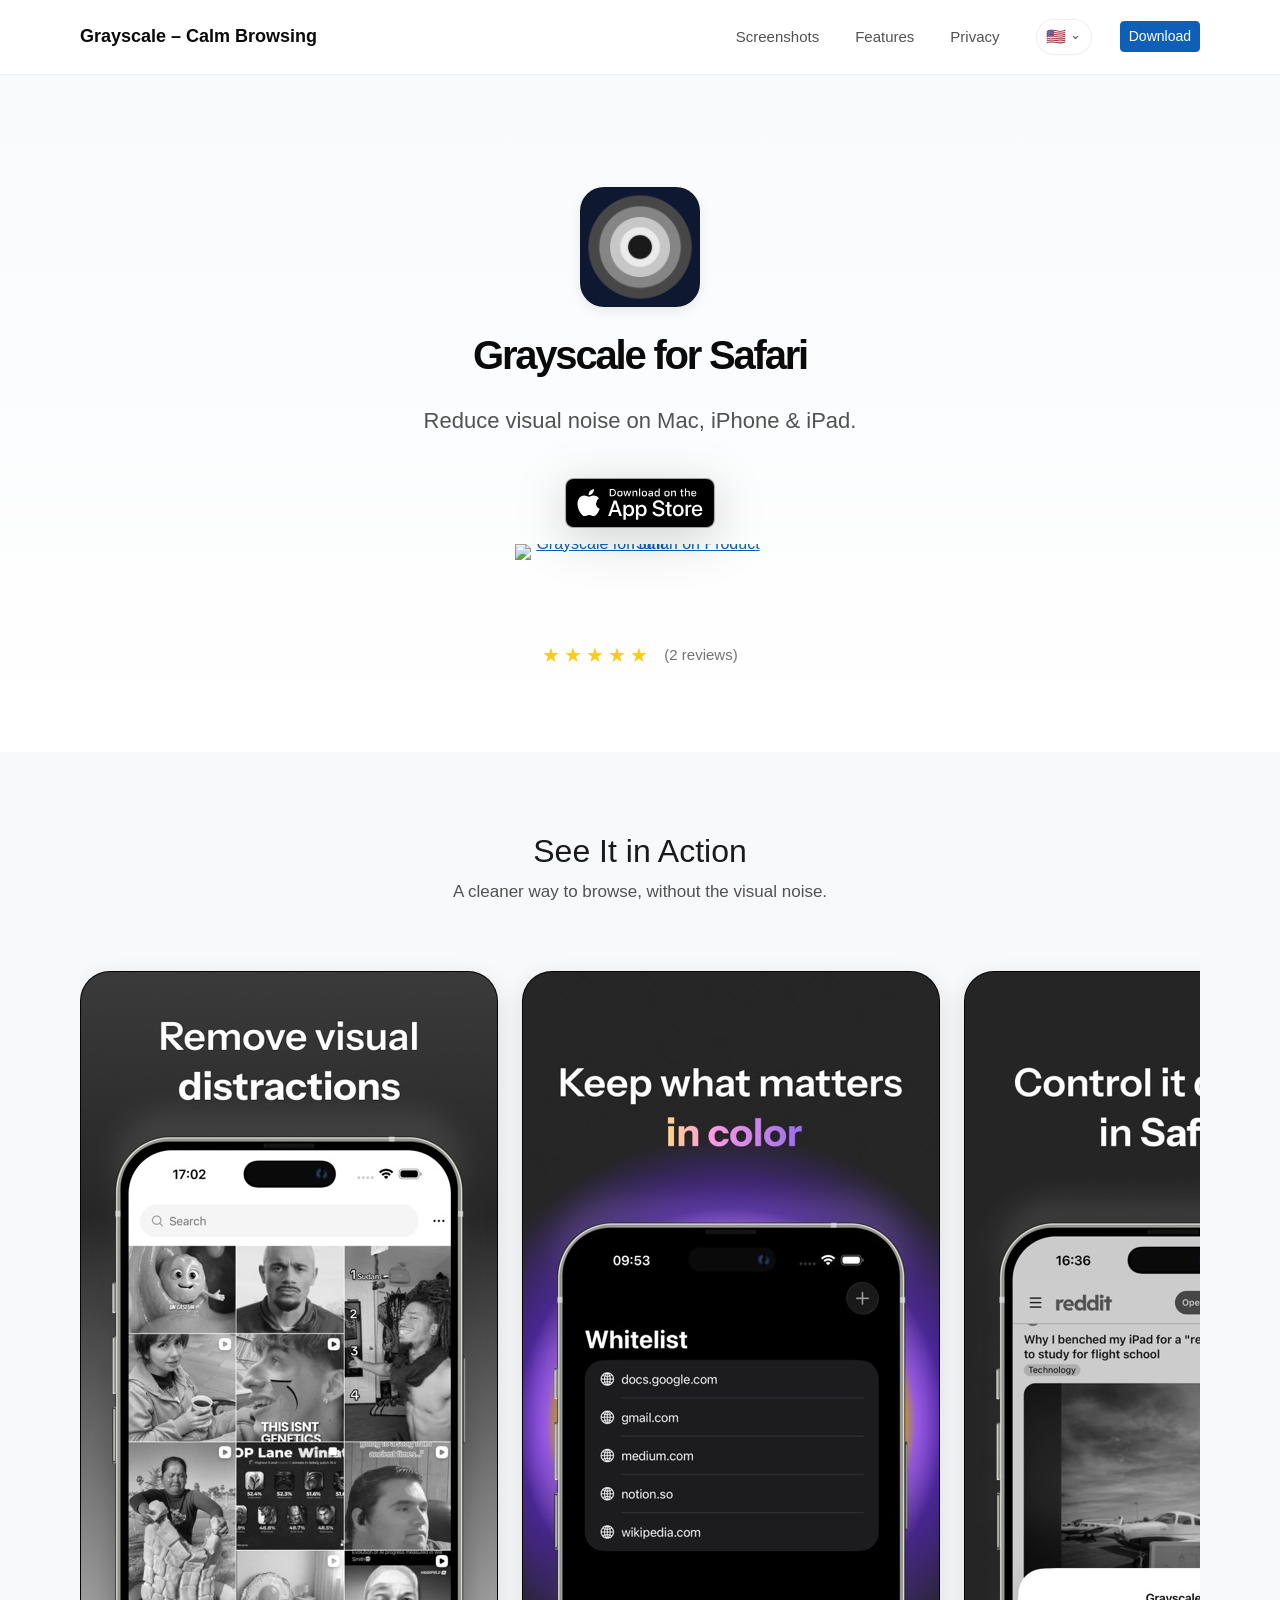
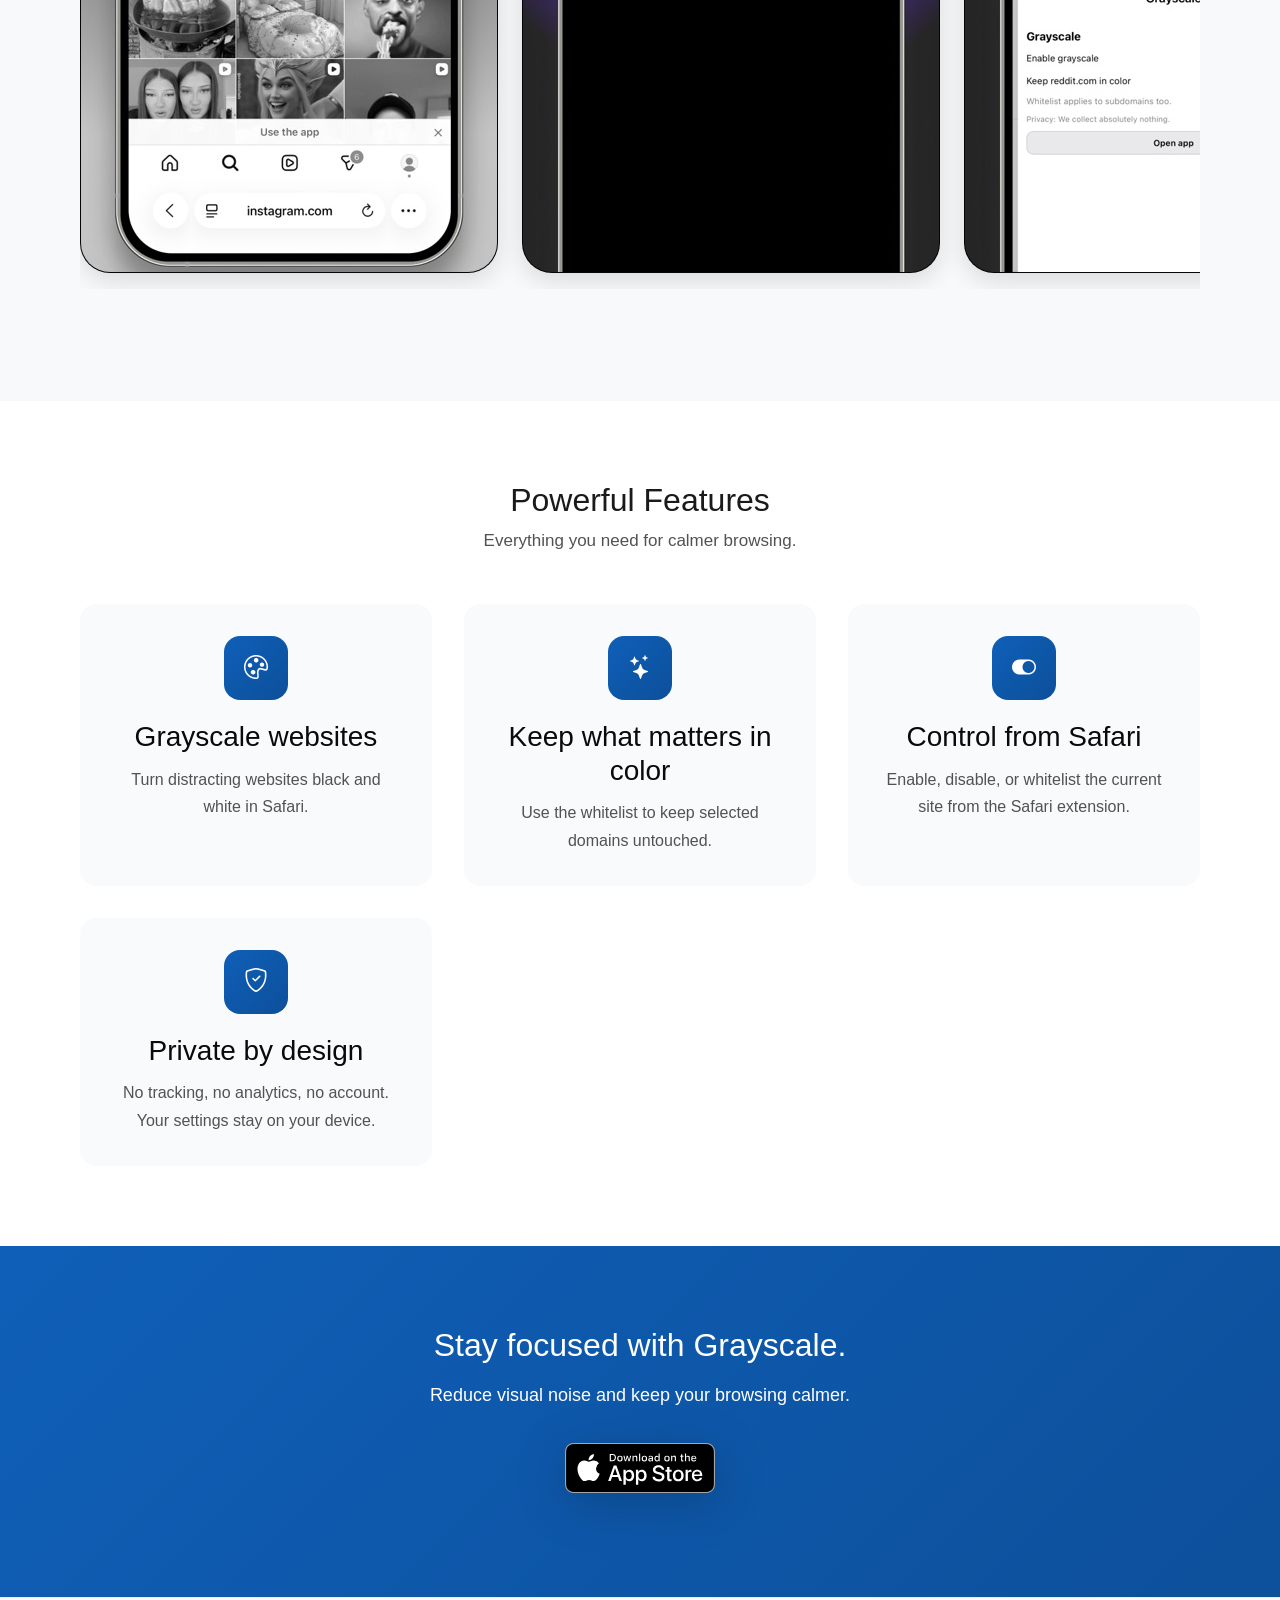
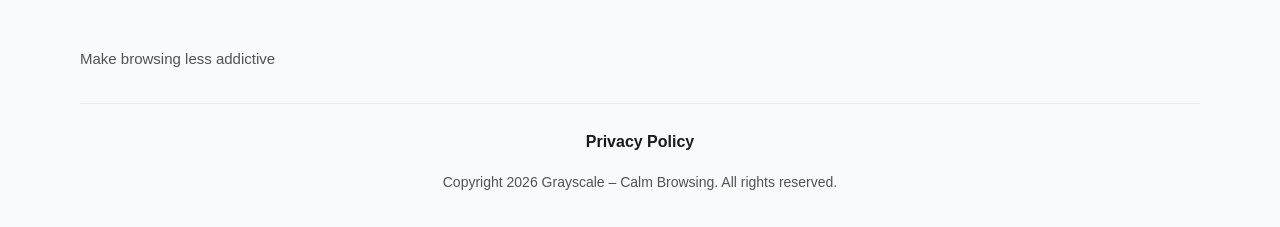
==== commit 501f9ec0: "fix: move language selector and reorder english screenshots" ====
--- a/index.html
+++ b/index.html
@@ -38,6 +38,22 @@
               <li class="nav-item"><a href="#screenshots" class="nav-link text-nowrap" data-i18n="navScreenshots">Screenshots</a></li>
               <li class="nav-item"><a href="#features" class="nav-link text-nowrap" data-i18n="navFeatures">Features</a></li>
               <li class="nav-item"><a href="#privacy" class="nav-link text-nowrap" data-i18n="navPrivacy">Privacy</a></li>
+              <li class="nav-item language-nav-item">
+                <button class="language-dropdown-toggle" type="button" aria-haspopup="true" aria-expanded="false" aria-label="Choose language">
+                  <span class="language-current-flag">🇺🇸</span>
+                  <span class="language-caret" aria-hidden="true">⌄</span>
+                </button>
+                <div class="language-dropdown-menu" role="menu">
+                  <button class="language-option" type="button" data-lang="en" role="menuitem"><span>🇺🇸</span><span>English</span></button>
+                  <button class="language-option" type="button" data-lang="fr" role="menuitem"><span>🇫🇷</span><span>Français</span></button>
+                  <button class="language-option" type="button" data-lang="es" role="menuitem"><span>🇪🇸</span><span>Español</span></button>
+                  <button class="language-option" type="button" data-lang="ja" role="menuitem"><span>🇯🇵</span><span>日本語</span></button>
+                  <button class="language-option" type="button" data-lang="de" role="menuitem"><span>🇩🇪</span><span>Deutsch</span></button>
+                  <button class="language-option" type="button" data-lang="zh" role="menuitem"><span>🇨🇳</span><span>简体中文</span></button>
+                  <button class="language-option" type="button" data-lang="pt" role="menuitem"><span>🇵🇹</span><span>Português</span></button>
+                  <button class="language-option" type="button" data-lang="it" role="menuitem"><span>🇮🇹</span><span>Italiano</span></button>
+                </div>
+              </li>
               <li class="nav-item"><a href="https://apps.apple.com/app/id6760229480" class="text-nowrap btn btn-sm btn-primary" data-i18n="navDownload">Download</a></li>
             </ul>
           </div>
@@ -49,16 +65,6 @@
       <div class="ig-main-content">
         <section id="hero" class="hero hero-centered grayscale-hero-localized">
           <div class="container">
-            <div class="language-switcher grayscale-language" aria-label="Language selector">
-              <button class="language-button" type="button" data-lang="en" aria-label="English">🇺🇸</button>
-              <button class="language-button" type="button" data-lang="fr" aria-label="Français">🇫🇷</button>
-              <button class="language-button" type="button" data-lang="es" aria-label="Español">🇪🇸</button>
-              <button class="language-button" type="button" data-lang="ja" aria-label="日本語">🇯🇵</button>
-              <button class="language-button" type="button" data-lang="de" aria-label="Deutsch">🇩🇪</button>
-              <button class="language-button" type="button" data-lang="zh" aria-label="简体中文">🇨🇳</button>
-              <button class="language-button" type="button" data-lang="pt" aria-label="Português">🇵🇹</button>
-              <button class="language-button" type="button" data-lang="it" aria-label="Italiano">🇮🇹</button>
-            </div>
             <div class="hero-content">
               <img src="images/app-icon.png" alt="Grayscale app icon" class="hero-app-icon" />
               <h1 class="hero-title" data-i18n="heroTitle">Grayscale for Safari</h1>
--- a/css/styles.css
+++ b/css/styles.css
@@ -2725,42 +2725,86 @@
     --primary-rgb: 15, 95, 184;
 }
 
-.language-switcher {
-    display: flex;
-    flex-wrap: wrap;
-    justify-content: center;
-    gap: 0.45rem;
-}
-
-.language-button {
+.language-nav-item {
+    position: relative;
+    display: flex;
+    align-items: center;
+    margin: 0 var(--spacing-sm);
+}
+
+.language-dropdown-toggle {
     appearance: none;
+    display: inline-flex;
+    align-items: center;
+    gap: 0.25rem;
+    min-width: 2.75rem;
+    min-height: 2.25rem;
+    padding: 0.35rem 0.6rem;
     border: 1px solid var(--border-color);
     border-radius: 999px;
     background: var(--bg-card);
     color: var(--text-primary);
     cursor: pointer;
-    font-size: 1rem;
     line-height: 1;
-    min-width: 2.35rem;
-    min-height: 2.35rem;
-    padding: 0.45rem 0.5rem;
-    transition: transform 180ms ease, border-color 180ms ease, box-shadow 180ms ease, background-color 180ms ease;
-}
-
-.language-button:hover {
+    box-shadow: var(--shadow-sm);
+    transition: transform 180ms ease, border-color 180ms ease, box-shadow 180ms ease;
+}
+
+.language-dropdown-toggle:hover {
     transform: translateY(-1px);
     border-color: color-mix(in srgb, var(--text-primary) 28%, transparent);
     box-shadow: var(--shadow-md);
 }
 
-.language-button[aria-pressed="true"] {
-    background: var(--text-dark);
-    border-color: var(--text-dark);
-    box-shadow: var(--shadow-md);
-}
-
-.grayscale-language {
-    margin-bottom: var(--spacing-xl);
+.language-current-flag {
+    font-size: 1rem;
+}
+
+.language-caret {
+    color: var(--text-muted);
+    font-size: 0.8rem;
+    transform: translateY(-1px);
+}
+
+.language-dropdown-menu {
+    position: absolute;
+    top: calc(100% + 0.5rem);
+    right: 0;
+    z-index: 1100;
+    display: none;
+    min-width: 11.5rem;
+    padding: 0.45rem;
+    border: 1px solid var(--border-color);
+    border-radius: 1rem;
+    background: var(--surface-elevated);
+    box-shadow: var(--shadow-lg);
+    backdrop-filter: blur(12px);
+}
+
+.language-dropdown-menu.is-open {
+    display: grid;
+    gap: 0.2rem;
+}
+
+.language-option {
+    appearance: none;
+    display: flex;
+    align-items: center;
+    gap: 0.55rem;
+    width: 100%;
+    padding: 0.58rem 0.7rem;
+    border: 0;
+    border-radius: 0.72rem;
+    background: transparent;
+    color: var(--text-primary);
+    cursor: pointer;
+    font: inherit;
+    text-align: left;
+}
+
+.language-option:hover,
+.language-option[aria-current="true"] {
+    background: color-mix(in srgb, var(--text-primary) 10%, transparent);
 }
 
 .grayscale-hero-localized .hero-content {
@@ -2837,6 +2881,16 @@
 }
 
 @media (max-width: 640px) {
+    .language-nav-item {
+        align-items: flex-start;
+        margin: var(--spacing-sm) 0 0;
+    }
+
+    .language-dropdown-menu {
+        left: 0;
+        right: auto;
+    }
+
     .grayscale-screenshots-scroll {
         grid-auto-columns: minmax(210px, 74vw);
     }
